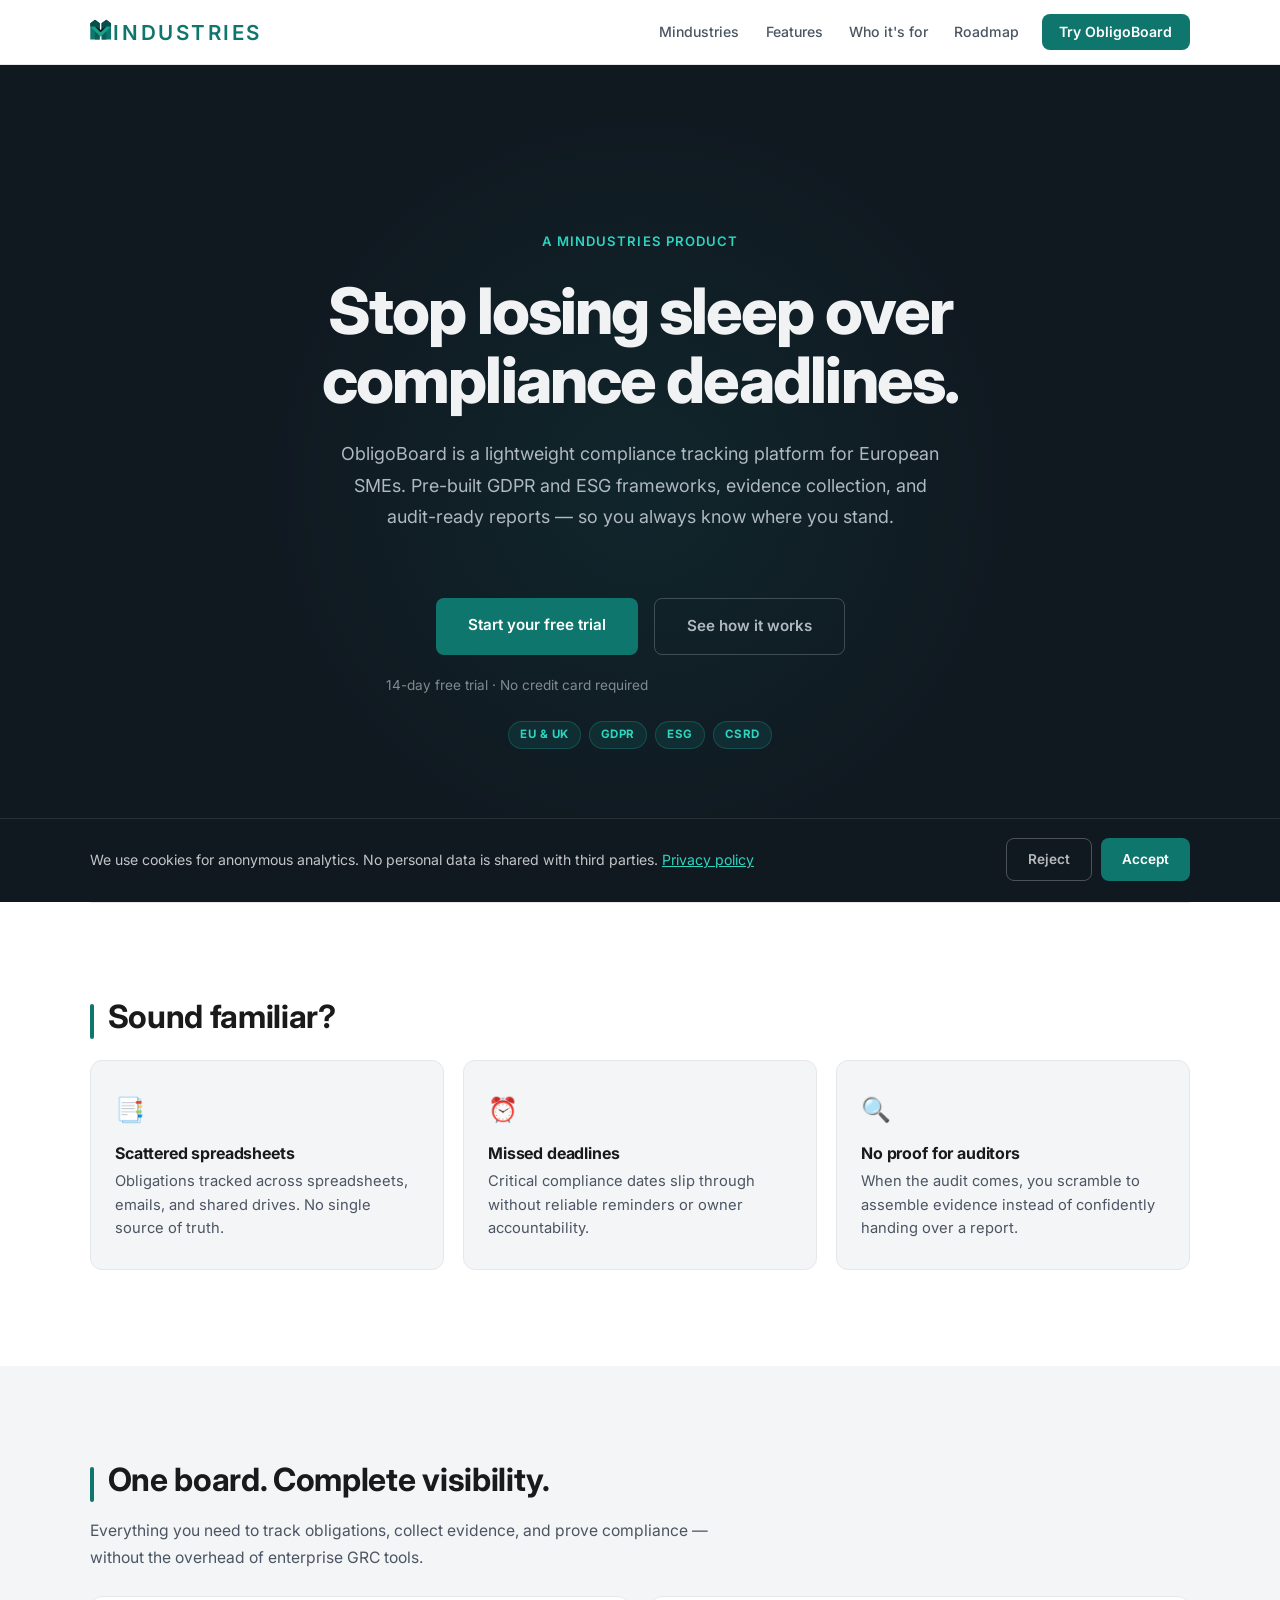
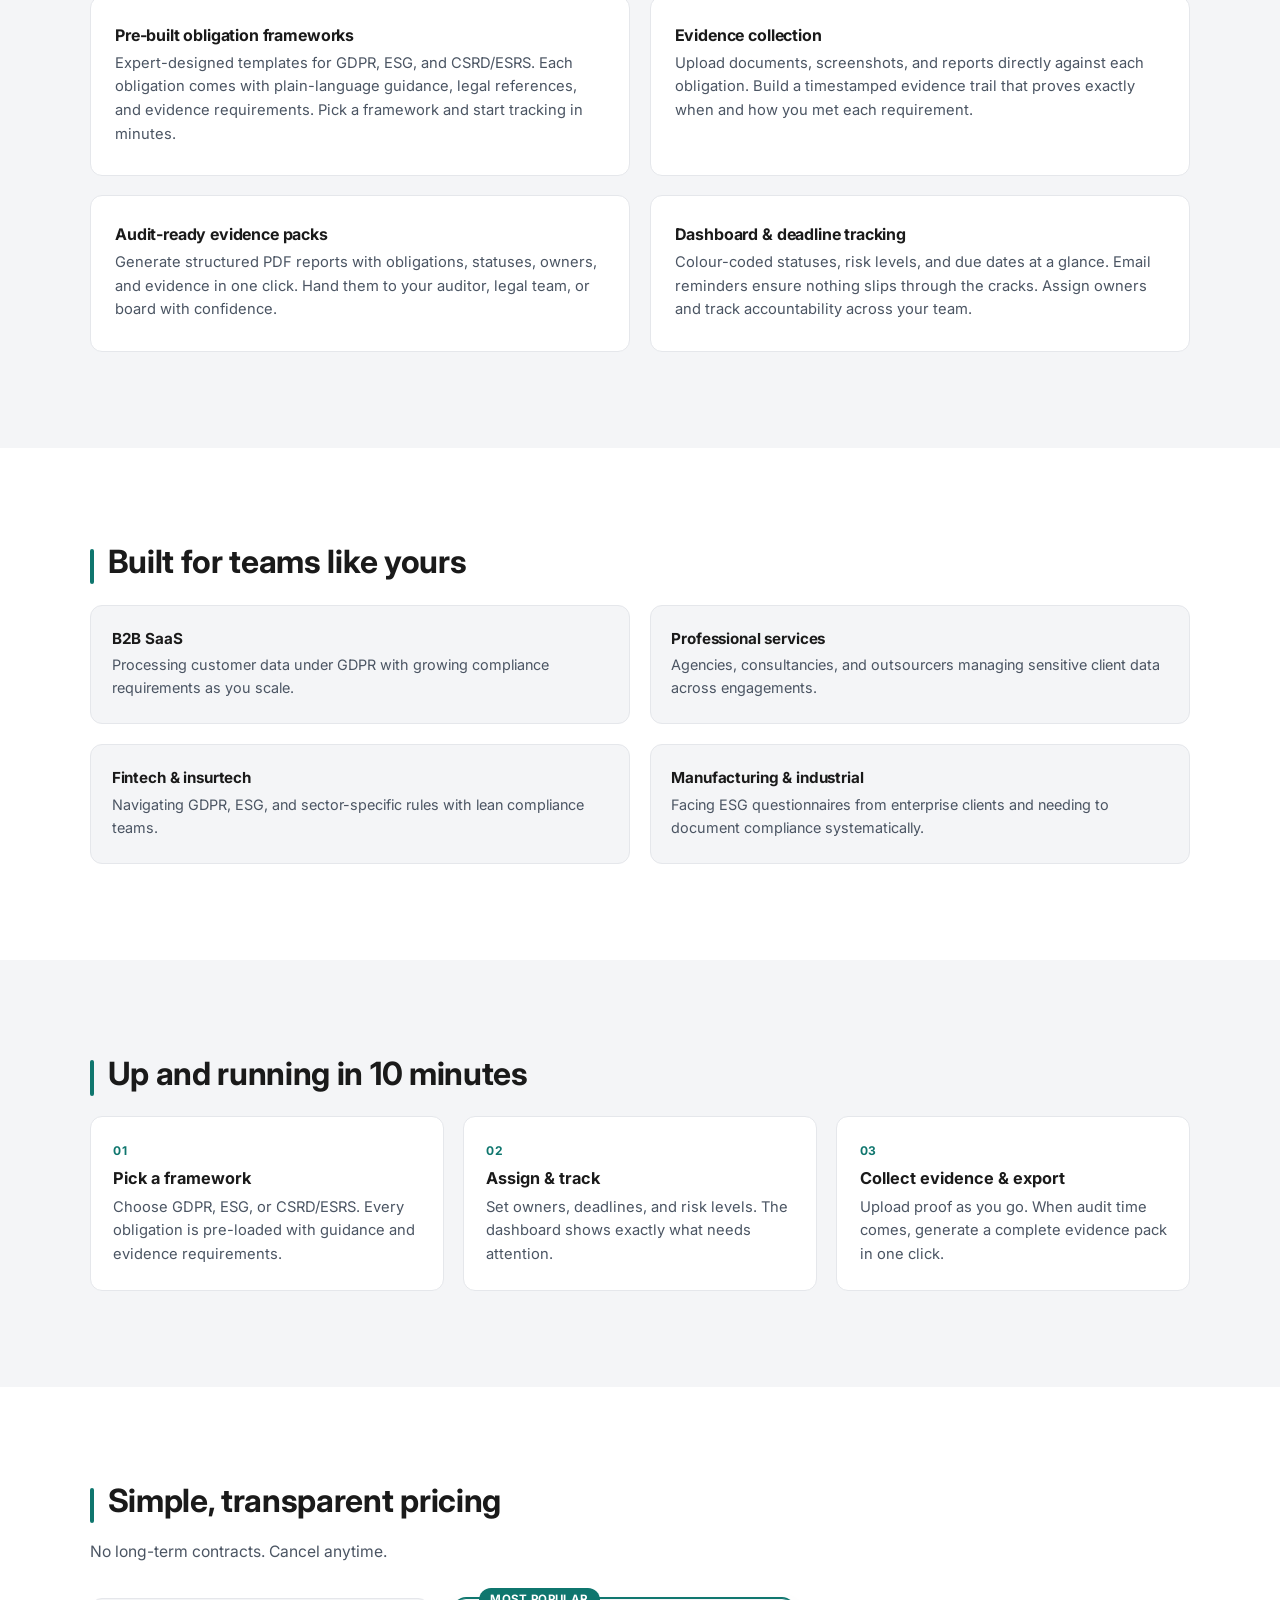
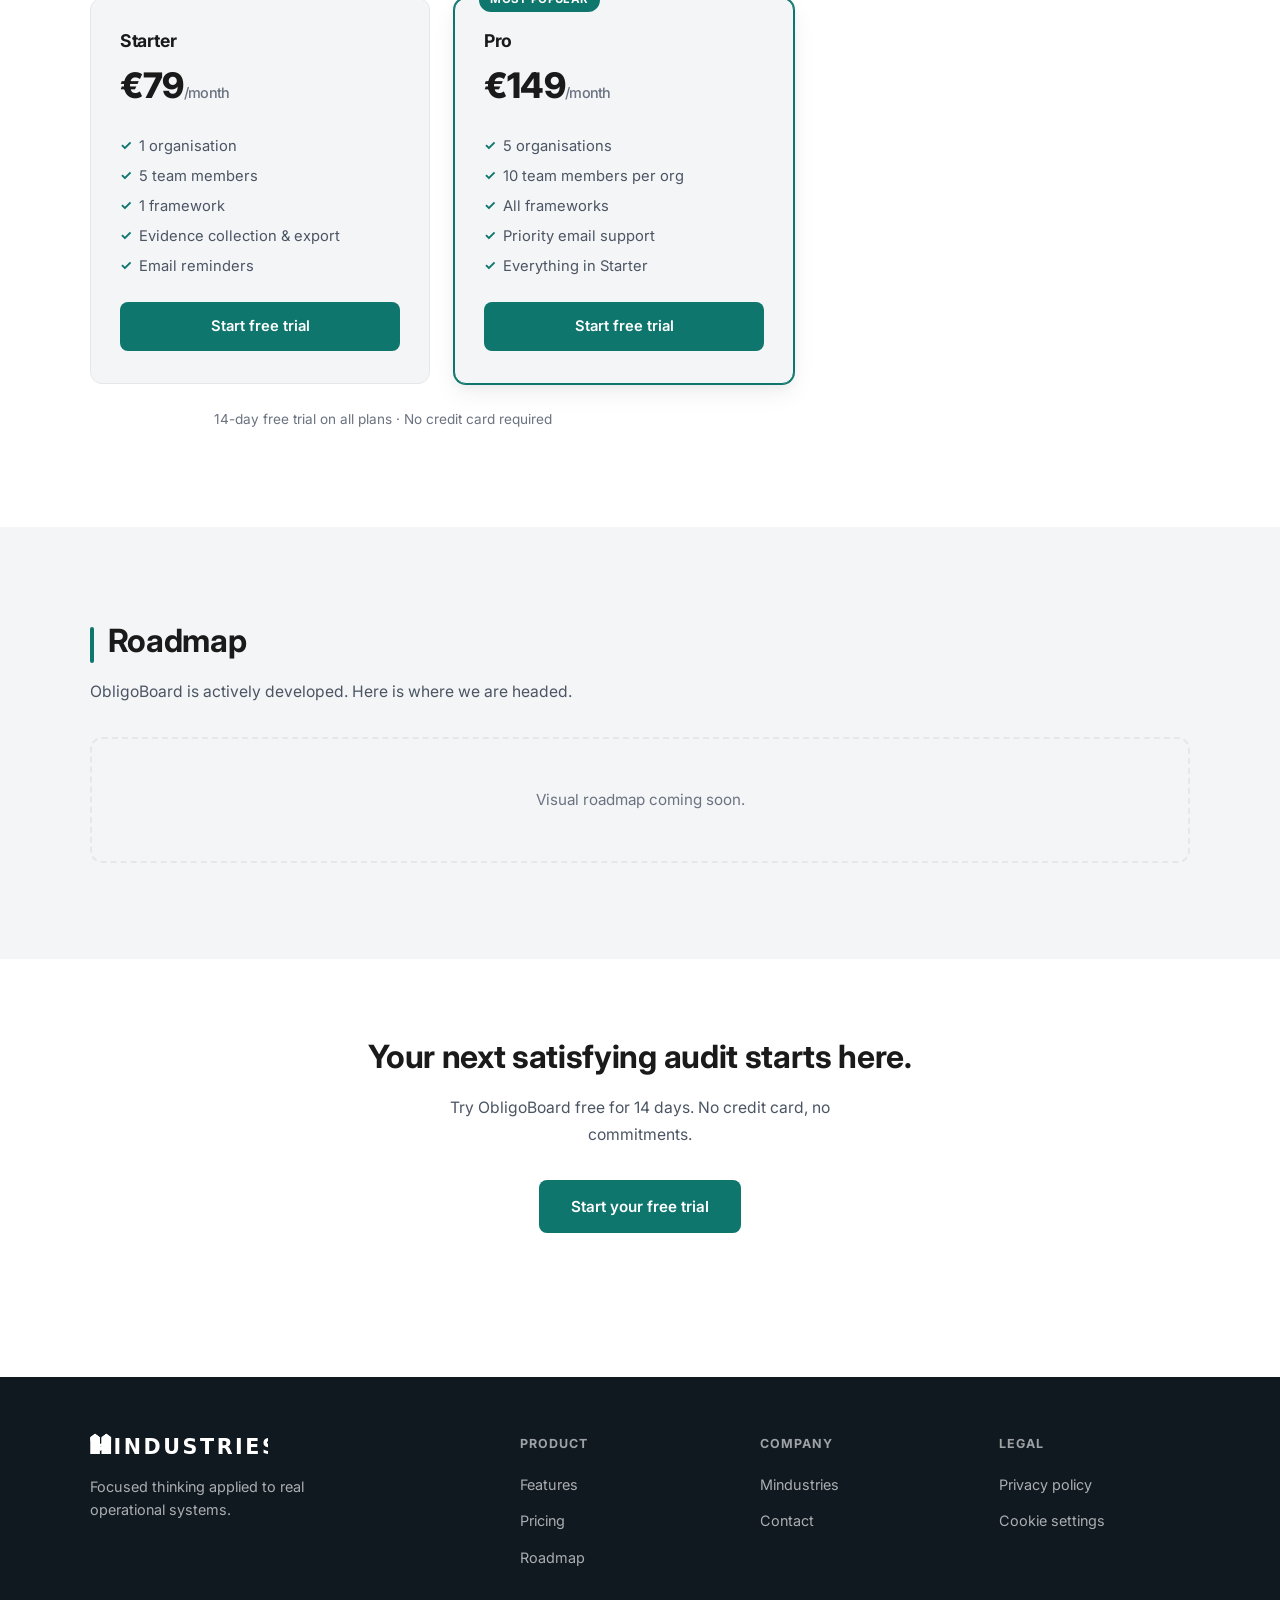
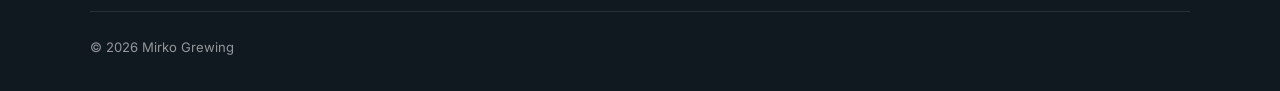
==== obligoboard.html @ 29b10699 "Add ObligoBoard product landing page Dedicated page for ObligoBoard — lightweight compliance trackin" ====
<!doctype html>
<html lang="en">
  <head>
    <meta charset="UTF-8" />
    <meta name="viewport" content="width=device-width, initial-scale=1.0" />

    <!-- Google Analytics — loaded only after cookie consent -->
    <script>
      window.dataLayer = window.dataLayer || [];
      function gtag(){dataLayer.push(arguments);}
      function loadGA() {
        if (document.querySelector('script[src*="googletagmanager"]')) return;
        var s = document.createElement('script');
        s.async = true;
        s.src = 'https://www.googletagmanager.com/gtag/js?id=G-VDDG00GK10';
        document.head.appendChild(s);
        gtag('js', new Date());
        gtag('config', 'G-VDDG00GK10', { anonymize_ip: true });
      }
      if (localStorage.getItem('cookie_consent') === 'accepted') { loadGA(); }
    </script>

    <title>ObligoBoard — Compliance tracking for European SMEs | Mindustries</title>
    <meta name="description" content="ObligoBoard is a lightweight compliance tracking platform for European SMEs. Manage GDPR, ESG, and regulatory obligations with pre-built frameworks, evidence collection, and audit-ready reports." />
    <link rel="canonical" href="https://mindustries.io/obligoboard" />
    <meta name="theme-color" content="#0f766e" />
    <meta name="author" content="Mindustries" />
    <meta name="robots" content="index, follow, max-snippet:-1, max-image-preview:large" />

    <!-- Open Graph -->
    <meta property="og:type" content="website" />
    <meta property="og:site_name" content="Mindustries" />
    <meta property="og:title" content="ObligoBoard — Compliance tracking for European SMEs" />
    <meta property="og:description" content="Lightweight compliance tracking for European SMEs. Pre-built GDPR &amp; ESG frameworks, evidence collection, and audit-ready reports." />
    <meta property="og:url" content="https://mindustries.io/obligoboard" />
    <meta property="og:image" content="https://mindustries.io/assets/og-image.png" />
    <meta property="og:image:width" content="1200" />
    <meta property="og:image:height" content="630" />
    <meta property="og:locale" content="en_GB" />

    <!-- Twitter Card -->
    <meta name="twitter:card" content="summary_large_image" />
    <meta name="twitter:title" content="ObligoBoard — Compliance tracking for European SMEs" />
    <meta name="twitter:description" content="Lightweight compliance tracking for European SMEs. Pre-built GDPR &amp; ESG frameworks, evidence collection, and audit-ready reports." />
    <meta name="twitter:image" content="https://mindustries.io/assets/og-image.png" />

    <!-- Structured Data -->
    <script type="application/ld+json">
    {
      "@context": "https://schema.org",
      "@graph": [
        {
          "@type": "SoftwareApplication",
          "@id": "https://mindustries.io/obligoboard#app",
          "name": "ObligoBoard",
          "url": "https://obligoboard.app",
          "applicationCategory": "BusinessApplication",
          "operatingSystem": "Web",
          "description": "Lightweight compliance tracking platform for European SMEs. Manage GDPR, ESG, and regulatory obligations with pre-built frameworks, evidence collection, and audit-ready reports.",
          "offers": [
            {
              "@type": "Offer",
              "name": "Starter",
              "price": "79",
              "priceCurrency": "EUR",
              "priceSpecification": {
                "@type": "UnitPriceSpecification",
                "billingDuration": "P1M"
              }
            },
            {
              "@type": "Offer",
              "name": "Pro",
              "price": "149",
              "priceCurrency": "EUR",
              "priceSpecification": {
                "@type": "UnitPriceSpecification",
                "billingDuration": "P1M"
              }
            }
          ],
          "creator": {
            "@type": "Organization",
            "name": "Mindustries",
            "url": "https://mindustries.io"
          }
        },
        {
          "@type": "BreadcrumbList",
          "itemListElement": [
            {
              "@type": "ListItem",
              "position": 1,
              "name": "Mindustries",
              "item": "https://mindustries.io/"
            },
            {
              "@type": "ListItem",
              "position": 2,
              "name": "ObligoBoard",
              "item": "https://mindustries.io/obligoboard"
            }
          ]
        }
      ]
    }
    </script>

    <link rel="preconnect" href="https://fonts.googleapis.com" />
    <link rel="preconnect" href="https://fonts.gstatic.com" crossorigin />
    <link
      href="https://fonts.googleapis.com/css2?family=Inter:wght@400;500;600;700;800&display=swap"
      rel="stylesheet"
    />
    <link rel="stylesheet" href="styles.css" />
    <link rel="stylesheet" href="obligoboard.css" />
    <link rel="icon" type="image/svg+xml" href="assets/favicon.svg" />
  </head>
  <body>
    <a href="#ob-hero" class="skip-link">Skip to content</a>
    <header>
      <div class="site-header-inner">
        <a href="/" class="brand-link" aria-label="Mindustries home">
          <svg class="logo-svg" viewBox="0 -1.5 125 18" width="125" height="18" xmlns="http://www.w3.org/2000/svg" role="img" aria-label="Mindustries">
            <path d="M 0.2 1.5 L 3.5 -1 L 6.8 1.5 L 6.8 13 L 0.2 13 Z" fill="#0f766e"/>
            <path d="M 8.2 1.5 L 11.5 -1 L 14.8 1.5 L 14.8 13 L 8.2 13 Z" fill="#0f766e"/>
            <path d="M 3.5 -1 L 6.8 1.5 L 6.8 13 L 3.5 13 Z" fill="#0b6059"/>
            <path d="M 8.2 1.5 L 11.5 -1 L 11.5 13 L 8.2 13 Z" fill="#0b6059"/>
            <path d="M 0.2 3.8 L 7.5 11 L 14.8 3.8 L 11.5 3.8 L 7.5 8 L 3.5 3.8 Z" fill="#16a38a"/>
            <path d="M 3.5 3.8 L 7.5 8 L 11.5 3.8 L 9.8 3.8 L 7.5 6.2 L 5.2 3.8 Z" fill="#0c1a25"/>
            <path d="M 3.5 -1 L 6.8 1.5 L 6.8 5.5 L 3.5 3.8 L 0.2 3.8 L 0.2 1.5 Z" fill="#094e48"/>
            <path d="M 11.5 -1 L 14.8 1.5 L 14.8 3.8 L 11.5 3.8 L 8.2 5.5 L 8.2 1.5 Z" fill="#094e48"/>
            <text x="16.5" y="13"
              fill="currentColor"
              font-family="Inter, system-ui, -apple-system, sans-serif"
              font-size="14.5"
              font-weight="600"
              letter-spacing="1.8">INDUSTRIES</text>
          </svg>
        </a>
        <nav aria-label="Product">
          <ul class="site-nav" role="list">
            <li><a href="/">Mindustries</a></li>
            <li><a href="#ob-features">Features</a></li>
            <li><a href="#ob-audience">Who it's for</a></li>
            <li><a href="#ob-roadmap">Roadmap</a></li>
            <li><a href="https://obligoboard.app" class="nav-cta">Try ObligoBoard</a></li>
          </ul>
        </nav>
      </div>
    </header>

    <main>
      <!-- ── HERO ──────────────────────────── -->
      <section id="ob-hero" class="ob-hero" aria-labelledby="ob-hero-title">
        <div class="hero-inner">
          <p class="hero-eyebrow">A Mindustries product</p>
          <h1 id="ob-hero-title">Stop losing sleep over compliance deadlines.</h1>
          <p class="hero-desc">
            ObligoBoard is a lightweight compliance tracking platform for European SMEs.
            Pre-built GDPR and ESG frameworks, evidence collection, and audit-ready reports &mdash; so you always know where you stand.
          </p>
          <div class="hero-actions">
            <a class="cta-link" href="https://obligoboard.app">Start your free trial</a>
            <a class="cta-link cta-link--ghost" href="#ob-features">See how it works</a>
          </div>
          <p class="ob-hero-note">14-day free trial &middot; No credit card required</p>
          <div class="ob-tags">
            <span class="ob-tag">EU &amp; UK</span>
            <span class="ob-tag">GDPR</span>
            <span class="ob-tag">ESG</span>
            <span class="ob-tag">CSRD</span>
          </div>
        </div>
      </section>

      <!-- ── PAIN POINTS ───────────────────── -->
      <section id="ob-pain" aria-labelledby="ob-pain-title">
        <h2 id="ob-pain-title">Sound familiar?</h2>
        <div class="ob-pain-grid">
          <div class="ob-pain-card">
            <span class="ob-pain-icon" aria-hidden="true">&#128209;</span>
            <h3>Scattered spreadsheets</h3>
            <p>Obligations tracked across spreadsheets, emails, and shared drives. No single source of truth.</p>
          </div>
          <div class="ob-pain-card">
            <span class="ob-pain-icon" aria-hidden="true">&#9200;</span>
            <h3>Missed deadlines</h3>
            <p>Critical compliance dates slip through without reliable reminders or owner accountability.</p>
          </div>
          <div class="ob-pain-card">
            <span class="ob-pain-icon" aria-hidden="true">&#128269;</span>
            <h3>No proof for auditors</h3>
            <p>When the audit comes, you scramble to assemble evidence instead of confidently handing over a report.</p>
          </div>
        </div>
      </section>

      <!-- ── FEATURES ──────────────────────── -->
      <section id="ob-features" class="ob-features-section" aria-labelledby="ob-features-title">
        <h2 id="ob-features-title">One board. Complete visibility.</h2>
        <p>Everything you need to track obligations, collect evidence, and prove compliance &mdash; without the overhead of enterprise GRC tools.</p>

        <div class="ob-feature-list">
          <div class="ob-feature">
            <div class="ob-feature-content">
              <h3>Pre-built obligation frameworks</h3>
              <p>Expert-designed templates for GDPR, ESG, and CSRD/ESRS. Each obligation comes with plain-language guidance, legal references, and evidence requirements. Pick a framework and start tracking in minutes.</p>
            </div>
          </div>
          <div class="ob-feature">
            <div class="ob-feature-content">
              <h3>Evidence collection</h3>
              <p>Upload documents, screenshots, and reports directly against each obligation. Build a timestamped evidence trail that proves exactly when and how you met each requirement.</p>
            </div>
          </div>
          <div class="ob-feature">
            <div class="ob-feature-content">
              <h3>Audit-ready evidence packs</h3>
              <p>Generate structured PDF reports with obligations, statuses, owners, and evidence in one click. Hand them to your auditor, legal team, or board with confidence.</p>
            </div>
          </div>
          <div class="ob-feature">
            <div class="ob-feature-content">
              <h3>Dashboard &amp; deadline tracking</h3>
              <p>Colour-coded statuses, risk levels, and due dates at a glance. Email reminders ensure nothing slips through the cracks. Assign owners and track accountability across your team.</p>
            </div>
          </div>
        </div>
      </section>

      <!-- ── WHO IT'S FOR ──────────────────── -->
      <section id="ob-audience" aria-labelledby="ob-audience-title">
        <h2 id="ob-audience-title">Built for teams like yours</h2>
        <div class="ob-audience-grid">
          <div class="ob-audience-card">
            <h3>B2B SaaS</h3>
            <p>Processing customer data under GDPR with growing compliance requirements as you scale.</p>
          </div>
          <div class="ob-audience-card">
            <h3>Professional services</h3>
            <p>Agencies, consultancies, and outsourcers managing sensitive client data across engagements.</p>
          </div>
          <div class="ob-audience-card">
            <h3>Fintech &amp; insurtech</h3>
            <p>Navigating GDPR, ESG, and sector-specific rules with lean compliance teams.</p>
          </div>
          <div class="ob-audience-card">
            <h3>Manufacturing &amp; industrial</h3>
            <p>Facing ESG questionnaires from enterprise clients and needing to document compliance systematically.</p>
          </div>
        </div>
      </section>

      <!-- ── HOW IT WORKS ──────────────────── -->
      <section id="ob-steps" class="ob-steps-section" aria-labelledby="ob-steps-title">
        <h2 id="ob-steps-title">Up and running in 10 minutes</h2>
        <ol class="step-grid ob-steps" role="list">
          <li>
            <span class="step-number">01</span>
            <strong>Pick a framework</strong>
            <span>Choose GDPR, ESG, or CSRD/ESRS. Every obligation is pre-loaded with guidance and evidence requirements.</span>
          </li>
          <li>
            <span class="step-number">02</span>
            <strong>Assign &amp; track</strong>
            <span>Set owners, deadlines, and risk levels. The dashboard shows exactly what needs attention.</span>
          </li>
          <li>
            <span class="step-number">03</span>
            <strong>Collect evidence &amp; export</strong>
            <span>Upload proof as you go. When audit time comes, generate a complete evidence pack in one click.</span>
          </li>
        </ol>
      </section>

      <!-- ── PRICING ───────────────────────── -->
      <section id="ob-pricing" aria-labelledby="ob-pricing-title">
        <h2 id="ob-pricing-title">Simple, transparent pricing</h2>
        <p>No long-term contracts. Cancel anytime.</p>
        <div class="ob-pricing-grid">
          <div class="ob-pricing-card">
            <h3>Starter</h3>
            <div class="ob-price">&euro;79<span>/month</span></div>
            <ul role="list">
              <li>1 organisation</li>
              <li>5 team members</li>
              <li>1 framework</li>
              <li>Evidence collection &amp; export</li>
              <li>Email reminders</li>
            </ul>
            <a href="https://obligoboard.app" class="ob-pricing-cta">Start free trial</a>
          </div>
          <div class="ob-pricing-card ob-pricing-card--featured">
            <span class="ob-popular-badge">Most popular</span>
            <h3>Pro</h3>
            <div class="ob-price">&euro;149<span>/month</span></div>
            <ul role="list">
              <li>5 organisations</li>
              <li>10 team members per org</li>
              <li>All frameworks</li>
              <li>Priority email support</li>
              <li>Everything in Starter</li>
            </ul>
            <a href="https://obligoboard.app" class="ob-pricing-cta">Start free trial</a>
          </div>
        </div>
        <p class="ob-pricing-note">14-day free trial on all plans &middot; No credit card required</p>
      </section>

      <!-- ── ROADMAP ───────────────────────── -->
      <section id="ob-roadmap" class="ob-roadmap-section" aria-labelledby="ob-roadmap-title">
        <h2 id="ob-roadmap-title">Roadmap</h2>
        <p>ObligoBoard is actively developed. Here is where we are headed.</p>
        <div class="ob-roadmap-placeholder">
          <p>Visual roadmap coming soon.</p>
        </div>
      </section>

      <!-- ── FINAL CTA ────────────────────── -->
      <section id="ob-cta" class="ob-final-cta" aria-labelledby="ob-cta-title">
        <h2 id="ob-cta-title">Your next satisfying audit starts here.</h2>
        <p>Try ObligoBoard free for 14 days. No credit card, no commitments.</p>
        <a class="cta-link" href="https://obligoboard.app">Start your free trial</a>
      </section>
    </main>

    <footer aria-label="Site footer">
      <div class="site-footer-inner">
        <div class="footer-grid">
          <div class="footer-brand">
            <img src="assets/logo.svg" alt="Mindustries" height="24">
            <p>Focused thinking applied to real operational systems.</p>
          </div>
          <div class="footer-links">
            <h4>Product</h4>
            <ul role="list">
              <li><a href="#ob-features">Features</a></li>
              <li><a href="#ob-pricing">Pricing</a></li>
              <li><a href="#ob-roadmap">Roadmap</a></li>
            </ul>
          </div>
          <div class="footer-links">
            <h4>Company</h4>
            <ul role="list">
              <li><a href="/">Mindustries</a></li>
              <li><a href="/#contact">Contact</a></li>
            </ul>
          </div>
          <div class="footer-links">
            <h4>Legal</h4>
            <ul role="list">
              <li><a href="privacy.html">Privacy policy</a></li>
              <li><a href="#" id="cookie-settings">Cookie settings</a></li>
            </ul>
          </div>
        </div>
        <div class="footer-bottom">
          <p>&copy; 2026 Mirko Grewing</p>
        </div>
      </div>
    </footer>

    <!-- Cookie consent banner -->
    <div id="cookie-banner" class="cookie-banner" role="dialog" aria-label="Cookie consent" hidden>
      <div class="cookie-banner-inner">
        <p>We use cookies for anonymous analytics. No personal data is shared with third parties. <a href="privacy.html">Privacy policy</a></p>
        <div class="cookie-banner-actions">
          <button id="cookie-reject" class="cookie-btn cookie-btn--reject" type="button">Reject</button>
          <button id="cookie-accept" class="cookie-btn cookie-btn--accept" type="button">Accept</button>
        </div>
      </div>
    </div>

    <script src="script.js" defer></script>
  </body>
</html>
---- styles.css ----
@import url('https://fonts.googleapis.com/css2?family=Inter:wght@400;500;600;700;800&display=swap');

:root {
  color-scheme: light;
  --bg: #ffffff;
  --bg-alt: #f4f5f7;
  --bg-dark: #101820;
  --text: #1a1a1a;
  --text-soft: #4b5563;
  --text-muted: #6b7280;
  --border: #e5e7eb;
  --border-strong: #d1d5db;
  --input-border: #d1d5db;
  --accent: #0f766e;
  --accent-strong: #0a5e58;
  --accent-soft: #e0f5f1;
  --accent-glow: rgba(15, 118, 110, 0.12);
  --hero-bg: #101820;
  --hero-text: #f0f2f4;
  --hero-sub: #b0b8c1;
  --max-width: 68.75rem;
  --nav-height: 4rem;
  --section-gap: 6rem;
  --radius: 0.5rem;
  --radius-lg: 0.75rem;
  --shadow-sm: 0 1px 2px rgba(0,0,0,0.04), 0 1px 3px rgba(0,0,0,0.06);
  --shadow-md: 0 4px 6px rgba(0,0,0,0.04), 0 2px 4px rgba(0,0,0,0.06);
  --shadow-lg: 0 10px 25px rgba(0,0,0,0.06), 0 4px 10px rgba(0,0,0,0.04);
}

* {
  box-sizing: border-box;
  margin: 0;
  padding: 0;
}

html {
  scroll-behavior: smooth;
}

body {
  background: var(--bg);
  color: var(--text);
  font-family: "Inter", system-ui, -apple-system, "Segoe UI", sans-serif;
  line-height: 1.7;
  -webkit-font-smoothing: antialiased;
  overflow-x: hidden;
}

a {
  color: var(--accent);
  transition: color 160ms ease;
}

a:hover {
  color: var(--accent-strong);
}

/* ── SKIP LINK ──────────────────────── */

.skip-link {
  position: absolute;
  top: -100%;
  left: 1rem;
  z-index: 200;
  padding: 0.6rem 1.2rem;
  background: var(--accent);
  color: #fff;
  font-weight: 600;
  font-size: 0.9rem;
  border-radius: var(--radius);
  text-decoration: none;
  transition: top 160ms ease;
}

.skip-link:focus {
  top: 0.75rem;
  color: #fff;
}

/* ── NAV ─────────────────────────────── */

header {
  position: sticky;
  top: 0;
  z-index: 100;
  background: rgba(255, 255, 255, 0.88);
  backdrop-filter: blur(16px) saturate(180%);
  -webkit-backdrop-filter: blur(16px) saturate(180%);
  border-bottom: 1px solid var(--border);
}

.site-header-inner,
main {
  width: min(100% - 3rem, var(--max-width));
  margin-inline: auto;
}

.site-header-inner {
  height: var(--nav-height);
  display: flex;
  align-items: center;
  justify-content: space-between;
  gap: 1rem;
}

/* ── BRAND / LOGO ────────────────────── */

.brand-link {
  display: flex;
  align-items: center;
  text-decoration: none;
  color: var(--accent);
  flex-shrink: 0;
}

.brand-link:hover {
  color: var(--accent-strong);
}

.logo-svg {
  height: 1.6rem;
  width: auto;
  display: block;
}

#primary-nav {
  margin-left: auto;
}

.site-nav {
  list-style: none;
  display: flex;
  align-items: center;
  gap: 0.15rem;
}

.site-nav a {
  display: inline-block;
  padding: 0.4rem 0.75rem;
  font-size: 0.88rem;
  font-weight: 500;
  text-decoration: none;
  color: var(--text-soft);
  border-radius: var(--radius);
  transition: color 160ms ease, background 160ms ease;
}

.site-nav a:hover,
.site-nav a:focus-visible {
  color: var(--accent);
  background: var(--accent-soft);
}

.site-nav .nav-cta {
  margin-left: 0.5rem;
  padding: 0.4rem 1.1rem;
  background: var(--accent);
  color: #fff;
  border-radius: var(--radius);
  font-weight: 600;
  transition: background 160ms ease, transform 160ms ease;
}

.site-nav .nav-cta:hover,
.site-nav .nav-cta:focus-visible {
  background: var(--accent-strong);
  color: #fff;
  transform: translateY(-1px);
}

.menu-toggle {
  display: none;
  border: 1px solid var(--border);
  background: var(--bg);
  color: var(--text-soft);
  border-radius: var(--radius);
  padding: 0.45rem 0.7rem;
  font: inherit;
  font-size: 0.82rem;
  font-weight: 600;
  letter-spacing: 0.04em;
  text-transform: uppercase;
  cursor: pointer;
}

/* ── HERO ────────────────────────────── */

#hero {
  border-top: 0;
  min-height: calc(100vh - var(--nav-height));
  display: flex;
  flex-direction: column;
  justify-content: center;
  align-items: center;
  text-align: center;
  padding-block: clamp(5rem, 12vw, 10rem);
  background: var(--hero-bg);
  color: var(--hero-text);
  margin-inline: calc(-50vw + 50%);
  padding-inline: calc(50vw - 50%);
  position: relative;
  overflow: hidden;
}

/* subtle radial glow behind hero content */
#hero::before {
  content: "";
  position: absolute;
  width: 800px;
  height: 800px;
  border-radius: 50%;
  background: radial-gradient(circle, rgba(15, 118, 110, 0.15) 0%, transparent 70%);
  top: 50%;
  left: 50%;
  transform: translate(-50%, -50%);
  pointer-events: none;
}

.hero-inner {
  position: relative;
  max-width: 52rem;
  margin-inline: auto;
}

.hero-eyebrow {
  display: inline-block;
  font-size: 0.82rem;
  font-weight: 600;
  letter-spacing: 0.08em;
  text-transform: uppercase;
  color: #2dd4bf;
  margin-bottom: 1.5rem;
}

#hero h1 {
  max-width: 22ch;
  margin-inline: auto;
  font-size: clamp(2.4rem, 5.5vw, 4rem);
  font-weight: 800;
  letter-spacing: -0.03em;
  line-height: 1.08;
  color: var(--hero-text);
}

#hero .hero-desc {
  max-width: 600px;
  margin: 1.5rem auto 0;
  font-size: 1.12rem;
  line-height: 1.75;
  color: var(--hero-sub);
}

.hero-actions {
  display: flex;
  gap: 1rem;
  justify-content: center;
  flex-wrap: wrap;
  margin-top: 2.5rem;
}

#hero .cta-link {
  padding: 0.9rem 2rem;
  font-size: 0.95rem;
  background: var(--accent);
  color: #ffffff;
  border-radius: var(--radius);
  text-decoration: none;
  font-weight: 600;
  display: inline-block;
  transition: background 180ms ease, transform 180ms ease, box-shadow 180ms ease;
}

#hero .cta-link:hover,
#hero .cta-link:focus-visible {
  background: #14b8a6;
  transform: translateY(-1px);
  box-shadow: 0 4px 20px rgba(20, 184, 166, 0.3);
}

#hero .cta-link--ghost {
  background: transparent;
  color: var(--hero-sub);
  border: 1px solid rgba(176, 184, 193, 0.3);
}

#hero .cta-link--ghost:hover,
#hero .cta-link--ghost:focus-visible {
  background: rgba(255, 255, 255, 0.06);
  color: var(--hero-text);
  border-color: rgba(176, 184, 193, 0.5);
  box-shadow: none;
  transform: translateY(-1px);
}

/* ── SECTIONS ────────────────────────── */

main {
  padding-bottom: 4rem;
}

section {
  scroll-margin-top: calc(var(--nav-height) + 1.5rem);
  padding-block: var(--section-gap);
}

section + section {
  border-top: 1px solid var(--border);
}

/* alternate bg for visual rhythm — stronger contrast */
#how-we-work {
  background: var(--bg-alt);
  margin-inline: calc(-50vw + 50%);
  padding-inline: calc(50vw - 50%);
  border-top: none;
}

/* remove border from section after full-bleed */
#how-we-work + section {
  border-top: none;
}

/* ── FOOTER ─────────────────────────── */

footer {
  background: var(--bg-dark);
  color: rgba(255, 255, 255, 0.7);
  margin-top: 0;
  border-top: none;
}

.site-footer-inner {
  width: min(100% - 3rem, var(--max-width));
  margin-inline: auto;
  padding: 3.5rem 0 2rem;
}

.footer-grid {
  display: grid;
  grid-template-columns: 2fr 1fr 1fr 1fr;
  gap: 3rem;
  padding-bottom: 2.5rem;
  border-bottom: 1px solid rgba(255, 255, 255, 0.1);
}

.footer-brand img {
  height: 1.6rem;
  width: auto;
  display: block;
  margin-bottom: 1rem;
  filter: brightness(0) invert(1);
}

.footer-brand p {
  font-size: 0.9rem;
  color: rgba(255, 255, 255, 0.65);
  max-width: 28ch;
  line-height: 1.6;
  margin: 0;
}

.footer-links h4 {
  font-size: 0.78rem;
  font-weight: 700;
  text-transform: uppercase;
  letter-spacing: 0.08em;
  color: rgba(255, 255, 255, 0.6);
  margin-bottom: 1rem;
}

.footer-links ul {
  list-style: none;
  display: flex;
  flex-direction: column;
  gap: 0.6rem;
}

.footer-links a {
  font-size: 0.9rem;
  color: rgba(255, 255, 255, 0.65);
  text-decoration: none;
  transition: color 160ms ease;
}

.footer-links a:hover {
  color: #ffffff;
}

.footer-bottom {
  padding-top: 1.5rem;
}

.footer-bottom p {
  margin: 0;
  font-size: 0.82rem;
  color: rgba(255, 255, 255, 0.55);
}

/* ── TYPOGRAPHY ──────────────────────── */

h1, h2, h3 {
  line-height: 1.15;
}

h2 {
  position: relative;
  margin-bottom: 1.2rem;
  padding-left: 1.1rem;
  font-size: clamp(1.5rem, 2.8vw, 2rem);
  font-weight: 700;
  letter-spacing: -0.01em;
}

h2::before {
  content: "";
  position: absolute;
  left: 0;
  top: 0.15em;
  width: 4px;
  height: 1.1em;
  background: var(--accent);
  border-radius: 2px;
}

h3 {
  margin-top: 1.8rem;
  margin-bottom: 0.6rem;
  font-size: 0.85rem;
  font-weight: 700;
  text-transform: uppercase;
  letter-spacing: 0.06em;
  color: var(--text-muted);
}

p {
  margin: 0.7rem 0 0;
  max-width: 65ch;
  color: var(--text-soft);
  font-size: clamp(0.98rem, 1.2vw, 1.06rem);
}

ul, ol {
  list-style: none;
}

li + li {
  margin-top: 0;
}

/* ── GRID ITEMS (What we build) ── */

#what-we-build ul {
  margin-top: 1rem;
  display: grid;
  grid-template-columns: repeat(3, 1fr);
  gap: 1rem;
}

#what-we-build ul li {
  background: var(--bg-alt);
  border: 1px solid var(--border);
  border-radius: var(--radius-lg);
  padding: 1.3rem 1.2rem;
  font-size: 0.95rem;
  line-height: 1.6;
  color: var(--text-soft);
  transition: border-color 200ms ease, box-shadow 200ms ease;
}

#what-we-build ul li:hover {
  border-color: var(--border-strong);
  box-shadow: var(--shadow-sm);
}

#what-we-build ul li::before {
  content: "\2022";
  color: var(--accent);
  font-weight: 700;
  margin-right: 0.4rem;
}

#what-we-build h3 + ul {
  margin-bottom: 1.2rem;
}

/* ── HOW WE WORK — STEP GRID ────────── */

.step-grid {
  margin-top: 1.5rem;
  display: grid;
  grid-template-columns: repeat(2, 1fr);
  gap: 1.2rem;
}

.step-grid li {
  background: var(--bg);
  border: 1px solid var(--border);
  border-radius: var(--radius-lg);
  padding: 1.5rem 1.4rem;
  display: flex;
  flex-direction: column;
  gap: 0.4rem;
  transition: border-color 200ms ease, box-shadow 200ms ease;
}

.step-grid li:hover {
  border-color: var(--border-strong);
  box-shadow: var(--shadow-md);
}

.step-number {
  font-size: 0.75rem;
  font-weight: 700;
  letter-spacing: 0.06em;
  color: var(--accent);
  text-transform: uppercase;
}

.step-grid li strong {
  font-size: 1.02rem;
  font-weight: 700;
  color: var(--text);
  line-height: 1.3;
}

.step-grid li span:last-child {
  font-size: 0.92rem;
  line-height: 1.6;
  color: var(--text-soft);
}

/* ── COMING SOON BADGE ───────────────── */

.coming-soon-badge {
  display: inline-block;
  margin-left: 0.5rem;
  padding: 0.15rem 0.6rem;
  border-radius: 999px;
  background: var(--accent-soft);
  color: var(--accent);
  font-size: 0.72rem;
  font-weight: 700;
  letter-spacing: 0.03em;
  text-transform: uppercase;
  vertical-align: middle;
}

/* ── STUDIO & PRODUCTS ───────────────── */

.studio-cards {
  display: grid;
  grid-template-columns: repeat(2, 1fr);
  gap: 1.2rem;
  margin-top: 1.5rem;
  margin-bottom: 1.5rem;
}

.studio-card {
  background: var(--bg-alt);
  border: 1px solid var(--border);
  border-radius: var(--radius-lg);
  padding: 1.8rem 1.5rem;
  transition: border-color 200ms ease, box-shadow 200ms ease;
}

.studio-card:hover {
  border-color: var(--border-strong);
  box-shadow: var(--shadow-md);
}

.studio-card-icon {
  display: inline-block;
  font-size: 1.1rem;
  color: var(--accent);
  margin-bottom: 0.6rem;
}

.studio-card h3 {
  margin-top: 0;
  margin-bottom: 0.5rem;
  font-size: 1rem;
  font-weight: 700;
  text-transform: none;
  letter-spacing: -0.01em;
  color: var(--text);
}

.studio-card p {
  margin: 0;
  font-size: 0.92rem;
  line-height: 1.6;
  color: var(--text-soft);
}

.studio-card-link {
  display: inline-block;
  margin-top: 0.8rem;
  font-size: 0.88rem;
  font-weight: 600;
  text-decoration: none;
  color: var(--accent);
  transition: color 160ms ease;
}

.studio-card-link:hover {
  color: var(--accent-strong);
}

/* ── ABOUT ───────────────────────────── */

#about-mindustries {
  background: var(--bg-alt);
  margin-inline: calc(-50vw + 50%);
  padding-inline: calc(50vw - 50%);
}

/* restore the teal bar */
#about-mindustries h2::before {
  display: block;
}

.values-block {
  margin-top: 2.5rem;
  background: var(--bg);
  border: 1px solid var(--border);
  border-radius: var(--radius-lg);
  padding: 2rem 2rem;
}

.values-block h3 {
  margin-top: 0;
  margin-bottom: 1rem;
  font-size: 1rem;
  font-weight: 700;
  text-transform: none;
  letter-spacing: -0.01em;
  color: var(--text);
}

.values-block ul {
  display: grid;
  gap: 0.7rem;
}

.values-block ul li {
  padding-left: 1.2rem;
  position: relative;
  color: var(--text-soft);
  font-size: 0.95rem;
  line-height: 1.6;
}

.values-block ul li::before {
  content: "\2014";
  position: absolute;
  left: 0;
  color: var(--accent);
  font-weight: 600;
}

/* ── CONTACT ─────────────────────────── */

.contact-grid {
  display: grid;
  grid-template-columns: 1fr 1.1fr;
  gap: 4rem;
  align-items: start;
}

.contact-info h2 {
  padding-left: 1.1rem;
}

.contact-info p {
  max-width: 38ch;
}

.contact-detail {
  display: flex;
  flex-direction: column;
  margin-top: 1.5rem;
}

.contact-detail-label {
  font-size: 0.78rem;
  font-weight: 700;
  text-transform: uppercase;
  letter-spacing: 0.06em;
  color: var(--text-muted);
  margin-bottom: 0.2rem;
}

.contact-detail span:last-child {
  font-size: 0.95rem;
  color: var(--text-soft);
}

form {
  display: grid;
  gap: 1.1rem;
  margin: 0;
  background: var(--bg-alt);
  border: 1px solid var(--border);
  border-radius: var(--radius-lg);
  padding: 2rem;
}

label {
  display: block;
  font-size: 0.85rem;
  font-weight: 600;
  margin-bottom: 0.3rem;
  color: var(--text);
}

input,
textarea {
  font: inherit;
  color: var(--text);
  width: 100%;
  padding: 0.75rem 0.9rem;
  background: var(--bg);
  border: 1px solid var(--input-border);
  border-radius: var(--radius);
  transition: border-color 160ms ease, box-shadow 160ms ease;
}

input::placeholder,
textarea::placeholder {
  color: var(--text-muted);
}

input:focus,
textarea:focus {
  border-color: var(--accent);
  box-shadow: 0 0 0 3px var(--accent-soft);
  outline: 2px solid transparent;
  outline-offset: 2px;
}

textarea {
  min-height: 7rem;
  resize: vertical;
}

form button[type="submit"] {
  justify-self: start;
  font: inherit;
  border: 0;
  border-radius: var(--radius);
  padding: 0.85rem 2rem;
  color: #ffffff;
  background: var(--accent);
  font-weight: 600;
  font-size: 0.95rem;
  cursor: pointer;
  transition: background 180ms ease, transform 180ms ease, box-shadow 180ms ease;
}

form button[type="submit"]:hover,
form button[type="submit"]:focus-visible {
  background: var(--accent-strong);
  transform: translateY(-1px);
  box-shadow: var(--shadow-md);
}

/* ── CTA (non-hero) ──────────────────── */

.cta-link {
  display: inline-block;
  margin-top: 1.6rem;
  padding: 0.85rem 2rem;
  border-radius: var(--radius);
  text-decoration: none;
  font-weight: 600;
  font-size: 0.95rem;
  color: #ffffff;
  background: var(--accent);
  transition: background 180ms ease, transform 180ms ease;
}

.cta-link:hover,
.cta-link:focus-visible {
  background: var(--accent-strong);
  transform: translateY(-1px);
}

/* ── FORM: SPAM / CONSENT / FEEDBACK ── */

.form-hp {
  position: absolute;
  left: -9999px;
  height: 0;
  overflow: hidden;
  opacity: 0;
}

.consent-group {
  margin-top: 0.25rem;
}

.consent-label {
  display: flex;
  align-items: flex-start;
  gap: 0.6rem;
  font-size: 0.82rem;
  font-weight: 400;
  line-height: 1.55;
  color: var(--text-muted);
  cursor: pointer;
}

.consent-label input[type="checkbox"] {
  flex-shrink: 0;
  width: 1.1rem;
  height: 1.1rem;
  margin-top: 0.15rem;
  accent-color: var(--accent);
  cursor: pointer;
}

.form-feedback:empty {
  display: none;
}

.form-feedback--success,
.form-feedback--error {
  max-width: 28rem;
  margin-top: 1rem;
  padding: 0.9rem 1.1rem;
  border-radius: var(--radius);
  font-size: 0.92rem;
  line-height: 1.5;
}

.form-feedback--success {
  background: var(--accent-soft);
  color: var(--accent-strong);
  border: 1px solid var(--accent);
}

.form-feedback--error {
  background: #fef2f2;
  color: #991b1b;
  border: 1px solid #fca5a5;
}

button:disabled {
  opacity: 0.6;
  cursor: not-allowed;
  transform: none;
}

button:disabled:hover {
  background: var(--accent);
  transform: none;
}

.field-invalid {
  border-color: #ef4444;
  box-shadow: 0 0 0 3px #fef2f2;
}

/* ── COOKIE BANNER ──────────────────── */

.cookie-banner {
  position: fixed;
  bottom: 0;
  left: 0;
  right: 0;
  z-index: 150;
  background: var(--bg-dark);
  border-top: 1px solid rgba(255, 255, 255, 0.1);
  padding: 1.2rem 1.5rem;
}

.cookie-banner[hidden] {
  display: none;
}

.cookie-banner-inner {
  width: min(100% - 2rem, var(--max-width));
  margin-inline: auto;
  display: flex;
  align-items: center;
  justify-content: space-between;
  gap: 1.5rem;
  flex-wrap: wrap;
}

.cookie-banner-inner p {
  margin: 0;
  font-size: 0.88rem;
  color: rgba(255, 255, 255, 0.75);
  line-height: 1.5;
  max-width: none;
  flex: 1 1 300px;
}

.cookie-banner-inner a {
  color: #2dd4bf;
}

.cookie-banner-actions {
  display: flex;
  gap: 0.6rem;
  flex-shrink: 0;
}

.cookie-btn {
  font: inherit;
  font-size: 0.85rem;
  font-weight: 600;
  padding: 0.55rem 1.3rem;
  border-radius: var(--radius);
  border: none;
  cursor: pointer;
  transition: background 160ms ease, transform 160ms ease;
}

.cookie-btn--accept {
  background: var(--accent);
  color: #fff;
}

.cookie-btn--accept:hover {
  background: #14b8a6;
  transform: translateY(-1px);
}

.cookie-btn--reject {
  background: transparent;
  color: rgba(255, 255, 255, 0.7);
  border: 1px solid rgba(255, 255, 255, 0.25);
}

.cookie-btn--reject:hover {
  background: rgba(255, 255, 255, 0.06);
  color: #fff;
  border-color: rgba(255, 255, 255, 0.4);
}

/* ── LEGAL PAGE ─────────────────────── */

.legal-page {
  width: min(100% - 3rem, 48rem);
  margin-inline: auto;
  padding-block: 4rem;
}

.legal-page h1 {
  font-size: clamp(1.8rem, 3vw, 2.4rem);
  font-weight: 800;
  letter-spacing: -0.02em;
  margin-bottom: 0.5rem;
}

.legal-updated {
  font-size: 0.85rem;
  color: var(--text-muted);
  margin-bottom: 3rem;
}

.legal-page h2 {
  margin-top: 2.5rem;
  margin-bottom: 0.8rem;
}

.legal-page h3 {
  margin-top: 1.5rem;
}

.legal-page ul {
  margin-top: 0.8rem;
  display: grid;
  gap: 0.5rem;
}

.legal-page ul li {
  padding-left: 1.2rem;
  position: relative;
  font-size: 0.95rem;
  line-height: 1.6;
  color: var(--text-soft);
}

.legal-page ul li::before {
  content: "\2022";
  position: absolute;
  left: 0;
  color: var(--accent);
  font-weight: 700;
}

.legal-table {
  width: 100%;
  margin-top: 1rem;
  border-collapse: collapse;
  font-size: 0.9rem;
  line-height: 1.5;
}

.legal-table th,
.legal-table td {
  text-align: left;
  padding: 0.7rem 1rem;
  border-bottom: 1px solid var(--border);
  color: var(--text-soft);
}

.legal-table th {
  font-weight: 600;
  color: var(--text);
  font-size: 0.82rem;
  text-transform: uppercase;
  letter-spacing: 0.04em;
  background: var(--bg-alt);
}

.legal-table code {
  font-size: 0.85em;
  background: var(--bg-alt);
  padding: 0.1rem 0.4rem;
  border-radius: 3px;
}

/* ── RESPONSIVE ──────────────────────── */

@media (max-width: 48rem) {
  .site-header-inner,
  main,
  .site-footer-inner {
    width: min(100% - 2rem, var(--max-width));
  }

  .site-header-inner {
    height: auto;
    min-height: var(--nav-height);
    flex-wrap: wrap;
    padding-block: 0.5rem;
  }

  /* slightly smaller logo on mobile */
  .logo-svg {
    height: 1.3rem;
  }

  #primary-nav {
    width: 100%;
    margin-left: 0;
    border-top: 1px solid var(--border);
    margin-top: 0.5rem;
    padding-top: 0.5rem;
    display: none;
  }

  #primary-nav.is-open {
    display: block;
  }

  .site-nav {
    display: none;
    flex-direction: column;
    align-items: flex-start;
    gap: 0;
    width: 100%;
  }

  #primary-nav.is-open .site-nav {
    display: flex;
  }

  .site-nav li {
    width: 100%;
  }

  .site-nav a {
    display: block;
    width: 100%;
    padding: 0.6rem 0;
    border-radius: 0;
  }

  .site-nav .nav-cta {
    margin-left: 0;
    margin-top: 0.5rem;
    width: auto;
    display: inline-block;
  }

  .menu-toggle {
    display: inline-block;
    margin-left: auto;
  }

  #hero {
    min-height: auto;
    padding-block: 4rem;
  }

  #hero::before {
    width: 400px;
    height: 400px;
  }

  #what-we-build ul {
    grid-template-columns: 1fr;
  }

  .step-grid {
    grid-template-columns: 1fr;
  }

  .studio-cards {
    grid-template-columns: 1fr;
  }

  .contact-grid {
    grid-template-columns: 1fr;
    gap: 2rem;
  }

  .footer-grid {
    grid-template-columns: 1fr;
    gap: 2rem;
  }

  section {
    padding-block: 4rem;
  }

  /* reset full-bleed on mobile to avoid horizontal overflow */
  #how-we-work,
  #about-mindustries,
  #hero {
    margin-inline: calc(-50vw + 50%);
    padding-inline: max(1rem, calc(50vw - 50%));
  }

  .values-block {
    padding: 1.5rem;
  }

  form {
    padding: 1.5rem;
  }

  .cookie-banner-inner {
    flex-direction: column;
    text-align: center;
  }

  .cookie-banner-actions {
    width: 100%;
    justify-content: center;
  }

  .legal-table {
    font-size: 0.82rem;
  }

  .legal-table th,
  .legal-table td {
    padding: 0.5rem 0.6rem;
  }

  .legal-page {
    padding-block: 2.5rem;
  }
}

/* ── REDUCED MOTION ─────────────────── */

@media (prefers-reduced-motion: reduce) {
  html {
    scroll-behavior: auto;
  }

  *,
  *::before,
  *::after {
    animation-duration: 0.01ms !important;
    animation-iteration-count: 1 !important;
    transition-duration: 0.01ms !important;
    scroll-behavior: auto !important;
  }
}

/* ── HIGH CONTRAST MODE ─────────────── */

@media (forced-colors: active) {
  .skip-link:focus,
  .cta-link,
  .nav-cta,
  form button[type="submit"] {
    border: 2px solid ButtonText;
  }
}
---- obligoboard.css ----
/* ── OBLIGOBOARD PRODUCT PAGE ──────── */

/* ── HERO ──────────────────────────── */

.ob-hero {
  border-top: 0;
  min-height: calc(100vh - var(--nav-height));
  display: flex;
  flex-direction: column;
  justify-content: center;
  align-items: center;
  text-align: center;
  padding-block: clamp(5rem, 12vw, 10rem);
  background: var(--hero-bg);
  color: var(--hero-text);
  margin-inline: calc(-50vw + 50%);
  padding-inline: calc(50vw - 50%);
  position: relative;
  overflow: hidden;
}

.ob-hero::before {
  content: "";
  position: absolute;
  width: 800px;
  height: 800px;
  border-radius: 50%;
  background: radial-gradient(circle, rgba(15, 118, 110, 0.15) 0%, transparent 70%);
  top: 50%;
  left: 50%;
  transform: translate(-50%, -50%);
  pointer-events: none;
}

.ob-hero h1 {
  max-width: 22ch;
  margin-inline: auto;
  font-size: clamp(2.4rem, 5.5vw, 4rem);
  font-weight: 800;
  letter-spacing: -0.03em;
  line-height: 1.08;
  color: var(--hero-text);
}

.ob-hero .hero-desc {
  max-width: 600px;
  margin: 1.5rem auto 0;
  font-size: 1.12rem;
  line-height: 1.75;
  color: var(--hero-sub);
}

.ob-hero .cta-link {
  padding: 0.9rem 2rem;
  font-size: 0.95rem;
  background: var(--accent);
  color: #ffffff;
  border-radius: var(--radius);
  text-decoration: none;
  font-weight: 600;
  display: inline-block;
  transition: background 180ms ease, transform 180ms ease, box-shadow 180ms ease;
}

.ob-hero .cta-link:hover,
.ob-hero .cta-link:focus-visible {
  background: #14b8a6;
  transform: translateY(-1px);
  box-shadow: 0 4px 20px rgba(20, 184, 166, 0.3);
}

.ob-hero .cta-link--ghost {
  background: transparent;
  color: var(--hero-sub);
  border: 1px solid rgba(176, 184, 193, 0.3);
}

.ob-hero .cta-link--ghost:hover,
.ob-hero .cta-link--ghost:focus-visible {
  background: rgba(255, 255, 255, 0.06);
  color: var(--hero-text);
  border-color: rgba(176, 184, 193, 0.5);
  box-shadow: none;
  transform: translateY(-1px);
}

.ob-hero-note {
  margin-top: 1.2rem !important;
  font-size: 0.85rem !important;
  color: rgba(176, 184, 193, 0.7) !important;
}

.ob-tags {
  display: flex;
  gap: 0.5rem;
  justify-content: center;
  flex-wrap: wrap;
  margin-top: 1.5rem;
}

.ob-tag {
  display: inline-block;
  padding: 0.2rem 0.7rem;
  border-radius: 999px;
  font-size: 0.72rem;
  font-weight: 700;
  letter-spacing: 0.04em;
  text-transform: uppercase;
  background: rgba(15, 118, 110, 0.2);
  color: #2dd4bf;
  border: 1px solid rgba(45, 212, 191, 0.2);
}

/* ── PAIN POINTS ───────────────────── */

.ob-pain-grid {
  display: grid;
  grid-template-columns: repeat(3, 1fr);
  gap: 1.2rem;
  margin-top: 1.5rem;
}

.ob-pain-card {
  background: var(--bg-alt);
  border: 1px solid var(--border);
  border-radius: var(--radius-lg);
  padding: 1.8rem 1.5rem;
  transition: border-color 200ms ease, box-shadow 200ms ease;
}

.ob-pain-card:hover {
  border-color: var(--border-strong);
  box-shadow: var(--shadow-md);
}

.ob-pain-icon {
  display: block;
  font-size: 1.5rem;
  margin-bottom: 0.8rem;
}

.ob-pain-card h3 {
  margin-top: 0;
  margin-bottom: 0.5rem;
  font-size: 1rem;
  font-weight: 700;
  text-transform: none;
  letter-spacing: -0.01em;
  color: var(--text);
}

.ob-pain-card p {
  margin: 0;
  font-size: 0.92rem;
  line-height: 1.6;
}

/* ── FEATURES ──────────────────────── */

.ob-features-section {
  background: var(--bg-alt);
  margin-inline: calc(-50vw + 50%);
  padding-inline: calc(50vw - 50%);
  border-top: none;
}

.ob-features-section + section {
  border-top: none;
}

.ob-feature-list {
  display: grid;
  grid-template-columns: repeat(2, 1fr);
  gap: 1.2rem;
  margin-top: 1.5rem;
}

.ob-feature {
  background: var(--bg);
  border: 1px solid var(--border);
  border-radius: var(--radius-lg);
  padding: 1.8rem 1.5rem;
  transition: border-color 200ms ease, box-shadow 200ms ease;
}

.ob-feature:hover {
  border-color: var(--border-strong);
  box-shadow: var(--shadow-md);
}

.ob-feature-content h3 {
  margin-top: 0;
  margin-bottom: 0.5rem;
  font-size: 1rem;
  font-weight: 700;
  text-transform: none;
  letter-spacing: -0.01em;
  color: var(--text);
}

.ob-feature-content p {
  margin: 0;
  font-size: 0.92rem;
  line-height: 1.6;
}

/* ── STEPS ─────────────────────────── */

.ob-steps-section {
  background: var(--bg-alt);
  margin-inline: calc(-50vw + 50%);
  padding-inline: calc(50vw - 50%);
  border-top: none;
}

.ob-steps-section + section {
  border-top: none;
}

.ob-steps {
  grid-template-columns: repeat(3, 1fr);
}

/* ── AUDIENCE ──────────────────────── */

.ob-audience-grid {
  display: grid;
  grid-template-columns: repeat(2, 1fr);
  gap: 1.2rem;
  margin-top: 1.5rem;
}

.ob-audience-card {
  background: var(--bg-alt);
  border: 1px solid var(--border);
  border-radius: var(--radius-lg);
  padding: 1.5rem 1.3rem;
  transition: border-color 200ms ease, box-shadow 200ms ease;
}

.ob-audience-card:hover {
  border-color: var(--border-strong);
  box-shadow: var(--shadow-sm);
}

.ob-audience-card h3 {
  margin-top: 0;
  margin-bottom: 0.4rem;
  font-size: 0.95rem;
  font-weight: 700;
  text-transform: none;
  letter-spacing: -0.01em;
  color: var(--text);
}

.ob-audience-card p {
  margin: 0;
  font-size: 0.9rem;
  line-height: 1.6;
}

/* ── PRICING ───────────────────────── */

.ob-pricing-grid {
  display: grid;
  grid-template-columns: repeat(2, 1fr);
  gap: 1.5rem;
  margin-top: 2rem;
  max-width: 44rem;
}

.ob-pricing-card {
  position: relative;
  background: var(--bg-alt);
  border: 1px solid var(--border);
  border-radius: var(--radius-lg);
  padding: 2rem 1.8rem;
  display: flex;
  flex-direction: column;
}

.ob-pricing-card--featured {
  border-color: var(--accent);
  box-shadow: 0 0 0 1px var(--accent), var(--shadow-lg);
}

.ob-popular-badge {
  position: absolute;
  top: -0.7rem;
  left: 1.5rem;
  padding: 0.15rem 0.7rem;
  border-radius: 999px;
  background: var(--accent);
  color: #fff;
  font-size: 0.72rem;
  font-weight: 700;
  letter-spacing: 0.03em;
  text-transform: uppercase;
}

.ob-pricing-card h3 {
  margin-top: 0;
  margin-bottom: 0.3rem;
  font-size: 1.1rem;
  font-weight: 700;
  text-transform: none;
  letter-spacing: -0.01em;
  color: var(--text);
}

.ob-price {
  font-size: 2.2rem;
  font-weight: 800;
  color: var(--text);
  letter-spacing: -0.02em;
  margin-bottom: 1.2rem;
}

.ob-price span {
  font-size: 0.9rem;
  font-weight: 500;
  color: var(--text-muted);
}

.ob-pricing-card ul {
  display: grid;
  gap: 0.5rem;
  margin-bottom: 1.5rem;
  flex: 1;
}

.ob-pricing-card li {
  padding-left: 1.2rem;
  position: relative;
  font-size: 0.92rem;
  line-height: 1.5;
  color: var(--text-soft);
}

.ob-pricing-card li::before {
  content: "\2713";
  position: absolute;
  left: 0;
  color: var(--accent);
  font-weight: 700;
  font-size: 0.85rem;
}

.ob-pricing-cta {
  display: inline-block;
  text-align: center;
  padding: 0.75rem 1.5rem;
  border-radius: var(--radius);
  background: var(--accent);
  color: #fff;
  text-decoration: none;
  font-weight: 600;
  font-size: 0.92rem;
  transition: background 180ms ease, transform 180ms ease;
}

.ob-pricing-cta:hover,
.ob-pricing-cta:focus-visible {
  background: var(--accent-strong);
  color: #fff;
  transform: translateY(-1px);
}

.ob-pricing-note {
  margin-top: 1.5rem !important;
  font-size: 0.85rem !important;
  color: var(--text-muted) !important;
  text-align: center;
}

/* ── ROADMAP ───────────────────────── */

.ob-roadmap-section {
  background: var(--bg-alt);
  margin-inline: calc(-50vw + 50%);
  padding-inline: calc(50vw - 50%);
  border-top: none;
}

.ob-roadmap-section + section {
  border-top: none;
}

.ob-roadmap-placeholder {
  margin-top: 2rem;
  padding: 3rem 2rem;
  border: 2px dashed var(--border);
  border-radius: var(--radius-lg);
  text-align: center;
}

.ob-roadmap-placeholder p {
  margin: 0 auto;
  color: var(--text-muted);
  font-size: 0.95rem;
}

/* ── FINAL CTA ────────────────────── */

.ob-final-cta {
  text-align: center;
  padding-block: 5rem;
}

.ob-final-cta h2 {
  padding-left: 0;
  text-align: center;
}

.ob-final-cta h2::before {
  display: none;
}

.ob-final-cta p {
  margin: 0.8rem auto 0;
  text-align: center;
  max-width: 40ch;
}

.ob-final-cta .cta-link {
  margin-top: 2rem;
}

/* ── RESPONSIVE ────────────────────── */

@media (max-width: 48rem) {
  .ob-hero {
    min-height: auto;
    padding-block: 4rem;
  }

  .ob-hero::before {
    width: 400px;
    height: 400px;
  }

  .ob-pain-grid {
    grid-template-columns: 1fr;
  }

  .ob-feature-list {
    grid-template-columns: 1fr;
  }

  .ob-audience-grid {
    grid-template-columns: 1fr;
  }

  .ob-steps {
    grid-template-columns: 1fr;
  }

  .ob-pricing-grid {
    grid-template-columns: 1fr;
    max-width: 24rem;
  }

  .ob-features-section,
  .ob-steps-section,
  .ob-roadmap-section,
  .ob-hero {
    margin-inline: calc(-50vw + 50%);
    padding-inline: max(1rem, calc(50vw - 50%));
  }

  .ob-final-cta {
    padding-block: 3.5rem;
  }
}
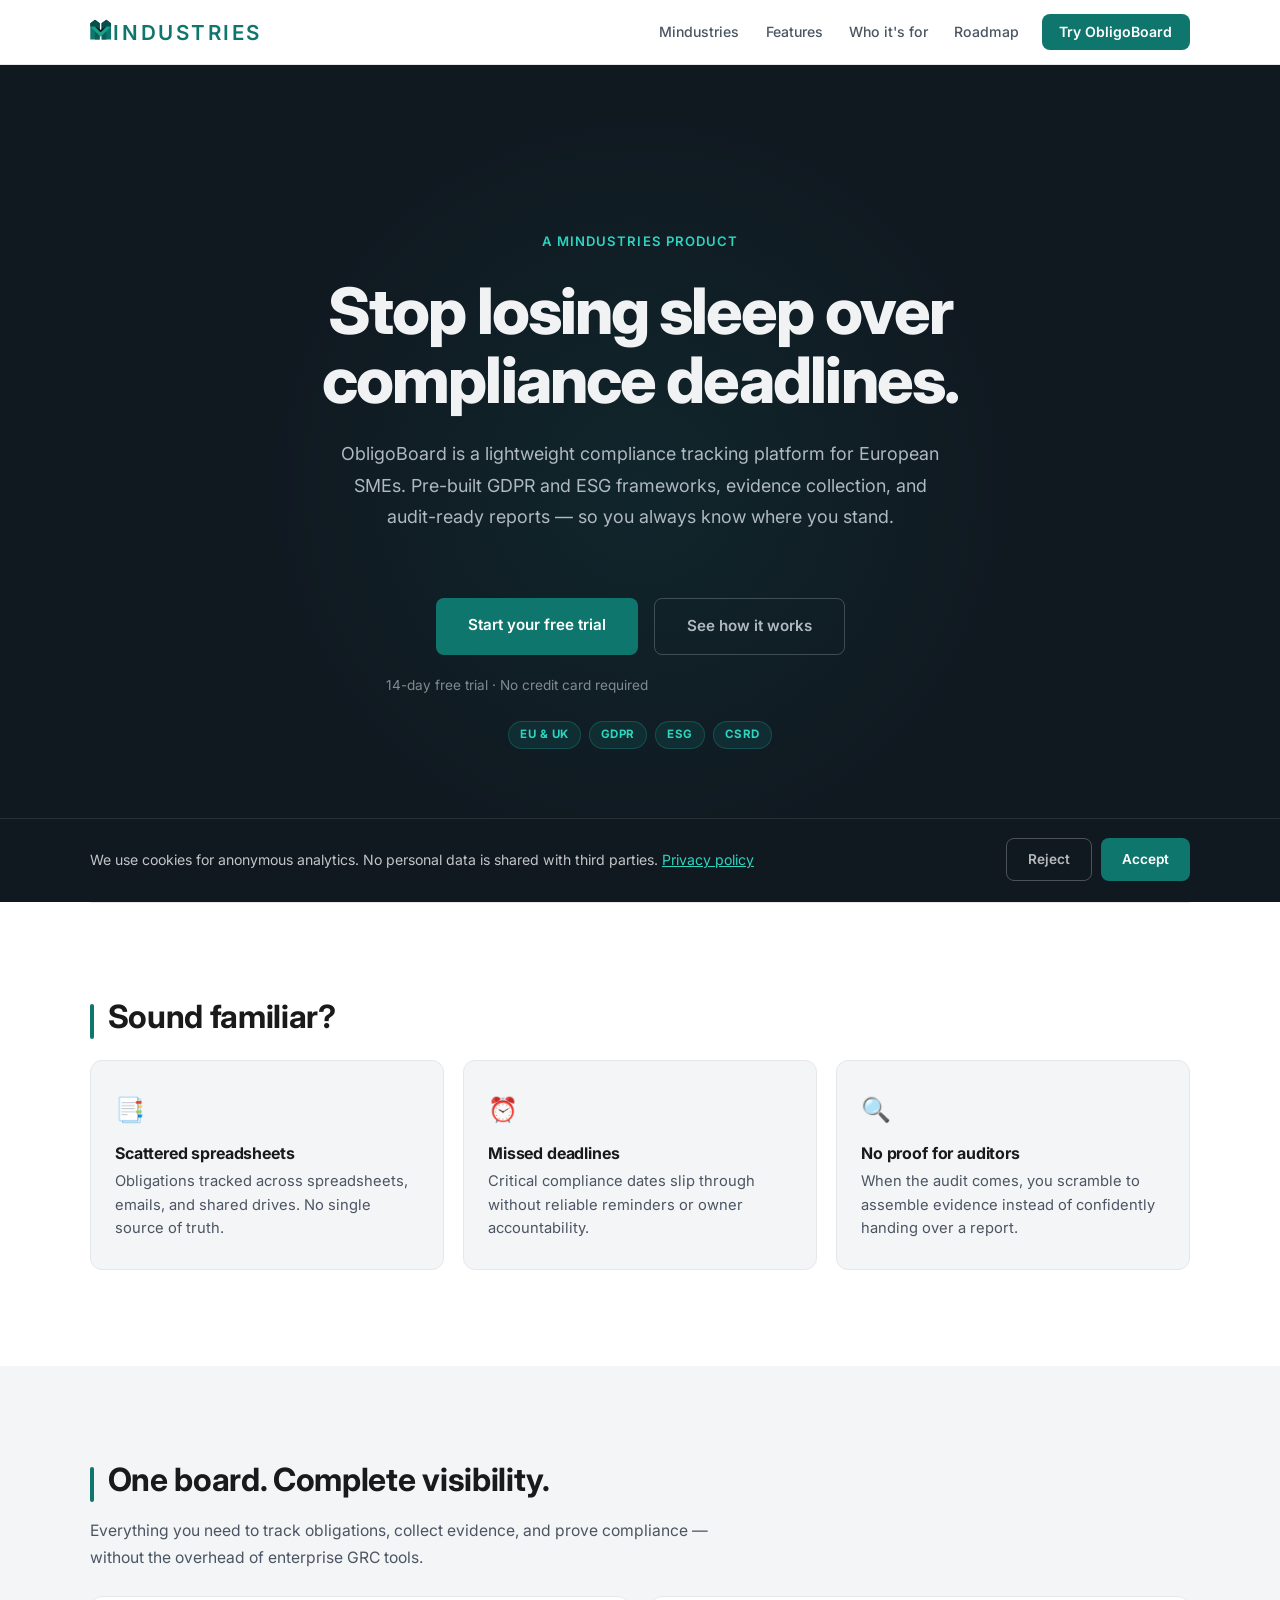
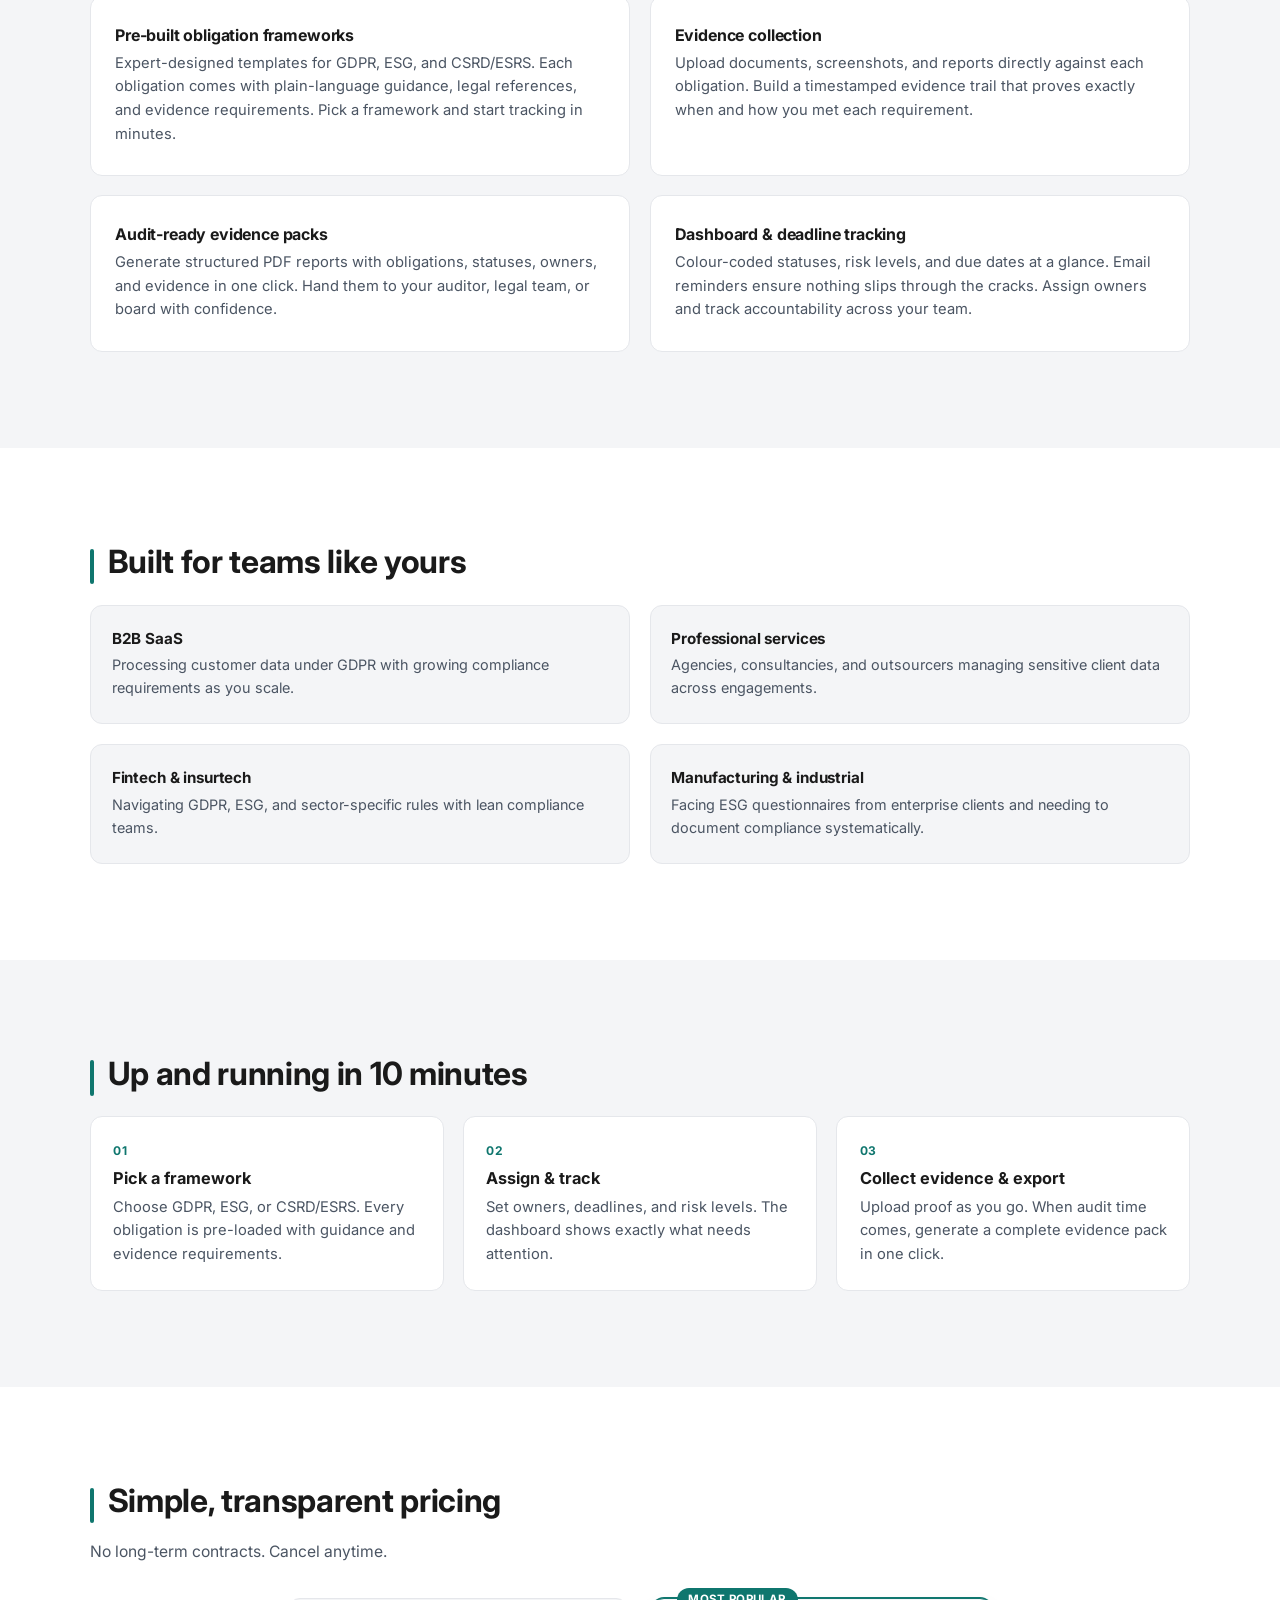
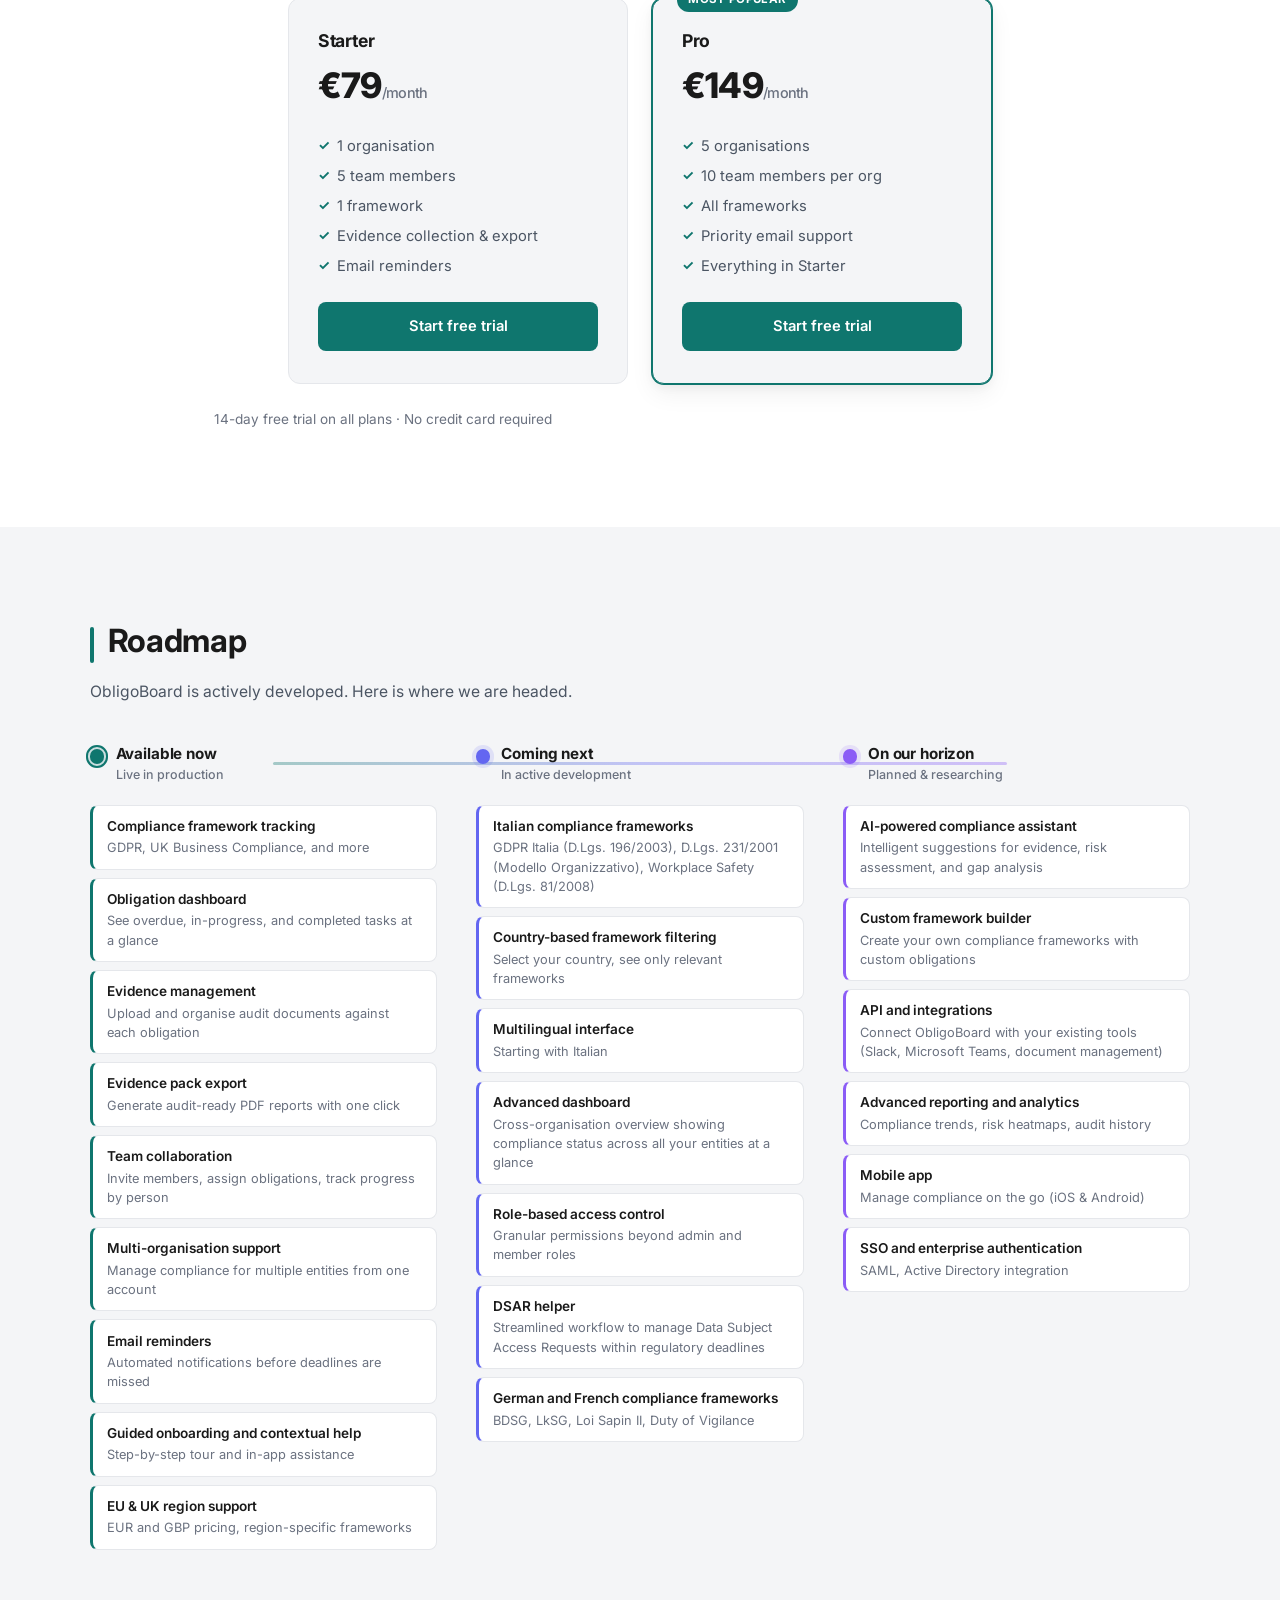
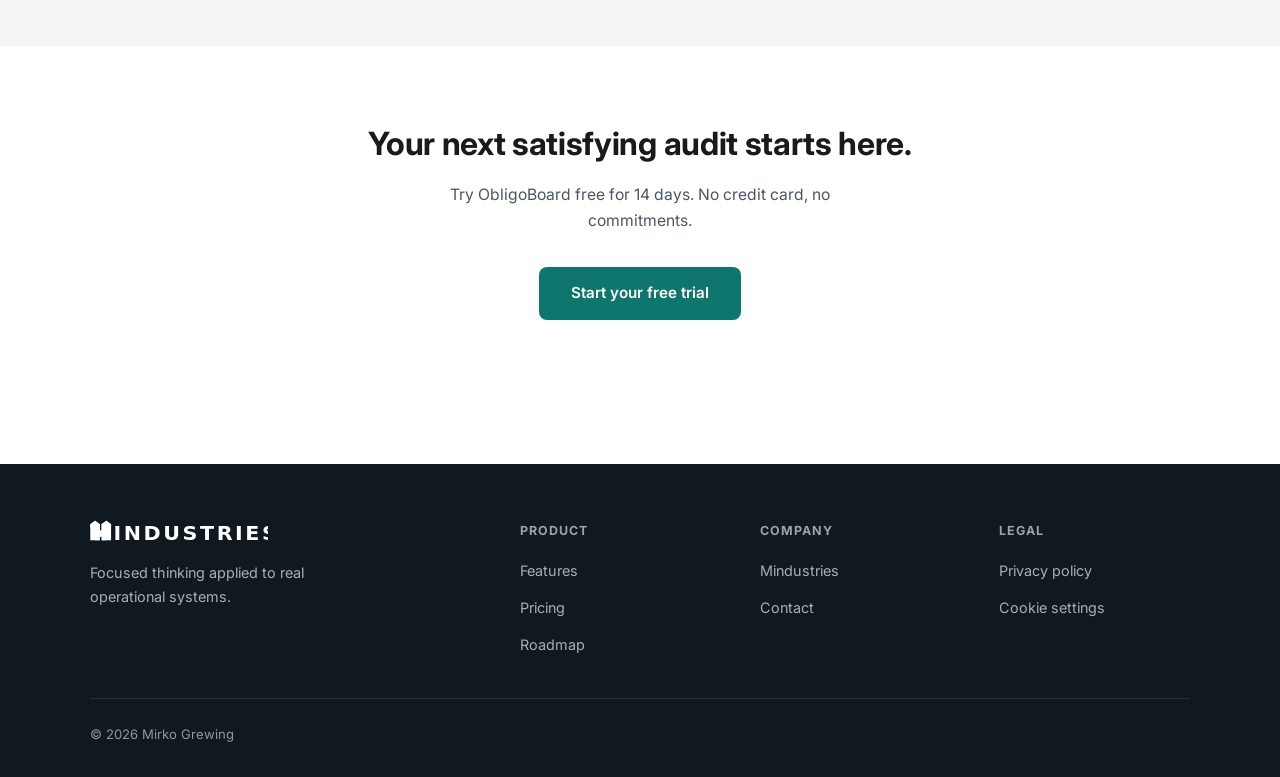
==== commit c1ee04df: "Add visual roadmap with three-phase timeline Three-column layout (Available Now, Coming Next, On Our" ====
--- a/obligoboard.html
+++ b/obligoboard.html
@@ -312,8 +312,134 @@
       <section id="ob-roadmap" class="ob-roadmap-section" aria-labelledby="ob-roadmap-title">
         <h2 id="ob-roadmap-title">Roadmap</h2>
         <p>ObligoBoard is actively developed. Here is where we are headed.</p>
-        <div class="ob-roadmap-placeholder">
-          <p>Visual roadmap coming soon.</p>
+
+        <div class="roadmap">
+          <!-- ── Available Now ── -->
+          <div class="roadmap-phase roadmap-phase--now">
+            <div class="roadmap-phase-header">
+              <span class="roadmap-dot" aria-hidden="true"></span>
+              <div>
+                <h3>Available now</h3>
+                <p class="roadmap-phase-sub">Live in production</p>
+              </div>
+            </div>
+            <ul class="roadmap-items" role="list">
+              <li>
+                <strong>Compliance framework tracking</strong>
+                <span>GDPR, UK Business Compliance, and more</span>
+              </li>
+              <li>
+                <strong>Obligation dashboard</strong>
+                <span>See overdue, in-progress, and completed tasks at a glance</span>
+              </li>
+              <li>
+                <strong>Evidence management</strong>
+                <span>Upload and organise audit documents against each obligation</span>
+              </li>
+              <li>
+                <strong>Evidence pack export</strong>
+                <span>Generate audit-ready PDF reports with one click</span>
+              </li>
+              <li>
+                <strong>Team collaboration</strong>
+                <span>Invite members, assign obligations, track progress by person</span>
+              </li>
+              <li>
+                <strong>Multi-organisation support</strong>
+                <span>Manage compliance for multiple entities from one account</span>
+              </li>
+              <li>
+                <strong>Email reminders</strong>
+                <span>Automated notifications before deadlines are missed</span>
+              </li>
+              <li>
+                <strong>Guided onboarding and contextual help</strong>
+                <span>Step-by-step tour and in-app assistance</span>
+              </li>
+              <li>
+                <strong>EU &amp; UK region support</strong>
+                <span>EUR and GBP pricing, region-specific frameworks</span>
+              </li>
+            </ul>
+          </div>
+
+          <!-- ── Coming Next ── -->
+          <div class="roadmap-phase roadmap-phase--next">
+            <div class="roadmap-phase-header">
+              <span class="roadmap-dot" aria-hidden="true"></span>
+              <div>
+                <h3>Coming next</h3>
+                <p class="roadmap-phase-sub">In active development</p>
+              </div>
+            </div>
+            <ul class="roadmap-items" role="list">
+              <li>
+                <strong>Italian compliance frameworks</strong>
+                <span>GDPR Italia (D.Lgs. 196/2003), D.Lgs. 231/2001 (Modello Organizzativo), Workplace Safety (D.Lgs. 81/2008)</span>
+              </li>
+              <li>
+                <strong>Country-based framework filtering</strong>
+                <span>Select your country, see only relevant frameworks</span>
+              </li>
+              <li>
+                <strong>Multilingual interface</strong>
+                <span>Starting with Italian</span>
+              </li>
+              <li>
+                <strong>Advanced dashboard</strong>
+                <span>Cross-organisation overview showing compliance status across all your entities at a glance</span>
+              </li>
+              <li>
+                <strong>Role-based access control</strong>
+                <span>Granular permissions beyond admin and member roles</span>
+              </li>
+              <li>
+                <strong>DSAR helper</strong>
+                <span>Streamlined workflow to manage Data Subject Access Requests within regulatory deadlines</span>
+              </li>
+              <li>
+                <strong>German and French compliance frameworks</strong>
+                <span>BDSG, LkSG, Loi Sapin II, Duty of Vigilance</span>
+              </li>
+            </ul>
+          </div>
+
+          <!-- ── On Our Horizon ── -->
+          <div class="roadmap-phase roadmap-phase--horizon">
+            <div class="roadmap-phase-header">
+              <span class="roadmap-dot" aria-hidden="true"></span>
+              <div>
+                <h3>On our horizon</h3>
+                <p class="roadmap-phase-sub">Planned &amp; researching</p>
+              </div>
+            </div>
+            <ul class="roadmap-items" role="list">
+              <li>
+                <strong>AI-powered compliance assistant</strong>
+                <span>Intelligent suggestions for evidence, risk assessment, and gap analysis</span>
+              </li>
+              <li>
+                <strong>Custom framework builder</strong>
+                <span>Create your own compliance frameworks with custom obligations</span>
+              </li>
+              <li>
+                <strong>API and integrations</strong>
+                <span>Connect ObligoBoard with your existing tools (Slack, Microsoft Teams, document management)</span>
+              </li>
+              <li>
+                <strong>Advanced reporting and analytics</strong>
+                <span>Compliance trends, risk heatmaps, audit history</span>
+              </li>
+              <li>
+                <strong>Mobile app</strong>
+                <span>Manage compliance on the go (iOS &amp; Android)</span>
+              </li>
+              <li>
+                <strong>SSO and enterprise authentication</strong>
+                <span>SAML, Active Directory integration</span>
+              </li>
+            </ul>
+          </div>
         </div>
       </section>
 
--- a/obligoboard.css
+++ b/obligoboard.css
@@ -88,6 +88,8 @@
   margin-top: 1.2rem !important;
   font-size: 0.85rem !important;
   color: rgba(176, 184, 193, 0.7) !important;
+  text-align: center;
+  width: 100%;
 }
 
 .ob-tags {
@@ -267,6 +269,7 @@
   gap: 1.5rem;
   margin-top: 2rem;
   max-width: 44rem;
+  margin-inline: auto;
 }
 
 .ob-pricing-card {
@@ -386,18 +389,150 @@
   border-top: none;
 }
 
-.ob-roadmap-placeholder {
-  margin-top: 2rem;
-  padding: 3rem 2rem;
-  border: 2px dashed var(--border);
-  border-radius: var(--radius-lg);
-  text-align: center;
-}
-
-.ob-roadmap-placeholder p {
-  margin: 0 auto;
+/* Timeline container */
+.roadmap {
+  --rm-now: #0f766e;
+  --rm-next: #6366f1;
+  --rm-horizon: #8b5cf6;
+  --rm-line: var(--border);
+  display: grid;
+  grid-template-columns: repeat(3, 1fr);
+  gap: 0;
+  margin-top: 2.5rem;
+  position: relative;
+}
+
+/* Connecting line between phases */
+.roadmap::before {
+  content: "";
+  position: absolute;
+  top: 1.05rem;
+  left: calc(100% / 6);
+  right: calc(100% / 6);
+  height: 3px;
+  background: linear-gradient(90deg, var(--rm-now) 0%, var(--rm-next) 50%, var(--rm-horizon) 100%);
+  border-radius: 2px;
+  opacity: 0.35;
+}
+
+/* Phase column */
+.roadmap-phase {
+  padding: 0 1.2rem;
+  position: relative;
+}
+
+.roadmap-phase:first-child { padding-left: 0; }
+.roadmap-phase:last-child { padding-right: 0; }
+
+/* Phase header with dot */
+.roadmap-phase-header {
+  display: flex;
+  align-items: flex-start;
+  gap: 0.7rem;
+  margin-bottom: 1.2rem;
+}
+
+.roadmap-dot {
+  flex-shrink: 0;
+  width: 0.9rem;
+  height: 0.9rem;
+  border-radius: 50%;
+  margin-top: 0.25rem;
+  position: relative;
+  z-index: 1;
+}
+
+.roadmap-phase--now .roadmap-dot {
+  background: var(--rm-now);
+  box-shadow: 0 0 0 4px rgba(15, 118, 110, 0.18);
+}
+
+.roadmap-phase--next .roadmap-dot {
+  background: var(--rm-next);
+  box-shadow: 0 0 0 4px rgba(99, 102, 241, 0.15);
+}
+
+.roadmap-phase--horizon .roadmap-dot {
+  background: var(--rm-horizon);
+  box-shadow: 0 0 0 4px rgba(139, 92, 246, 0.15);
+}
+
+/* Pulse on "now" dot */
+.roadmap-phase--now .roadmap-dot::after {
+  content: "";
+  position: absolute;
+  inset: -4px;
+  border-radius: 50%;
+  border: 2px solid var(--rm-now);
+  animation: rm-pulse 2.5s ease-in-out infinite;
+}
+
+@keyframes rm-pulse {
+  0%, 100% { opacity: 0.6; transform: scale(1); }
+  50% { opacity: 0; transform: scale(1.8); }
+}
+
+.roadmap-phase-header h3 {
+  margin: 0;
+  font-size: 0.95rem;
+  font-weight: 700;
+  text-transform: none;
+  letter-spacing: -0.01em;
+  color: var(--text);
+}
+
+.roadmap-phase-sub {
+  margin: 0.1rem 0 0 !important;
+  font-size: 0.78rem !important;
+  color: var(--text-muted) !important;
+  font-weight: 500;
+}
+
+/* Item list */
+.roadmap-items {
+  display: grid;
+  gap: 0.5rem;
+}
+
+.roadmap-items li {
+  display: flex;
+  flex-direction: column;
+  gap: 0.15rem;
+  padding: 0.7rem 0.9rem;
+  background: var(--bg);
+  border: 1px solid var(--border);
+  border-radius: var(--radius);
+  transition: border-color 180ms ease, box-shadow 180ms ease;
+}
+
+.roadmap-items li:hover {
+  border-color: var(--border-strong);
+  box-shadow: var(--shadow-sm);
+}
+
+.roadmap-phase--now .roadmap-items li {
+  border-left: 3px solid var(--rm-now);
+}
+
+.roadmap-phase--next .roadmap-items li {
+  border-left: 3px solid var(--rm-next);
+}
+
+.roadmap-phase--horizon .roadmap-items li {
+  border-left: 3px solid var(--rm-horizon);
+}
+
+.roadmap-items strong {
+  font-size: 0.85rem;
+  font-weight: 600;
+  color: var(--text);
+  line-height: 1.4;
+}
+
+.roadmap-items span {
+  font-size: 0.8rem;
+  line-height: 1.5;
   color: var(--text-muted);
-  font-size: 0.95rem;
 }
 
 /* ── FINAL CTA ────────────────────── */
@@ -468,6 +603,32 @@
     padding-inline: max(1rem, calc(50vw - 50%));
   }
 
+  /* Roadmap: vertical timeline on mobile */
+  .roadmap {
+    grid-template-columns: 1fr;
+    gap: 2rem;
+    padding-left: 1.5rem;
+    border-left: 3px solid var(--border);
+  }
+
+  .roadmap::before {
+    display: none;
+  }
+
+  .roadmap-phase {
+    padding: 0;
+    position: relative;
+  }
+
+  .roadmap-phase:first-child { padding-left: 0; }
+  .roadmap-phase:last-child { padding-right: 0; }
+
+  .roadmap-dot {
+    position: absolute;
+    left: calc(-1.5rem - 0.45rem - 1.5px);
+    top: 0.2rem;
+  }
+
   .ob-final-cta {
     padding-block: 3.5rem;
   }
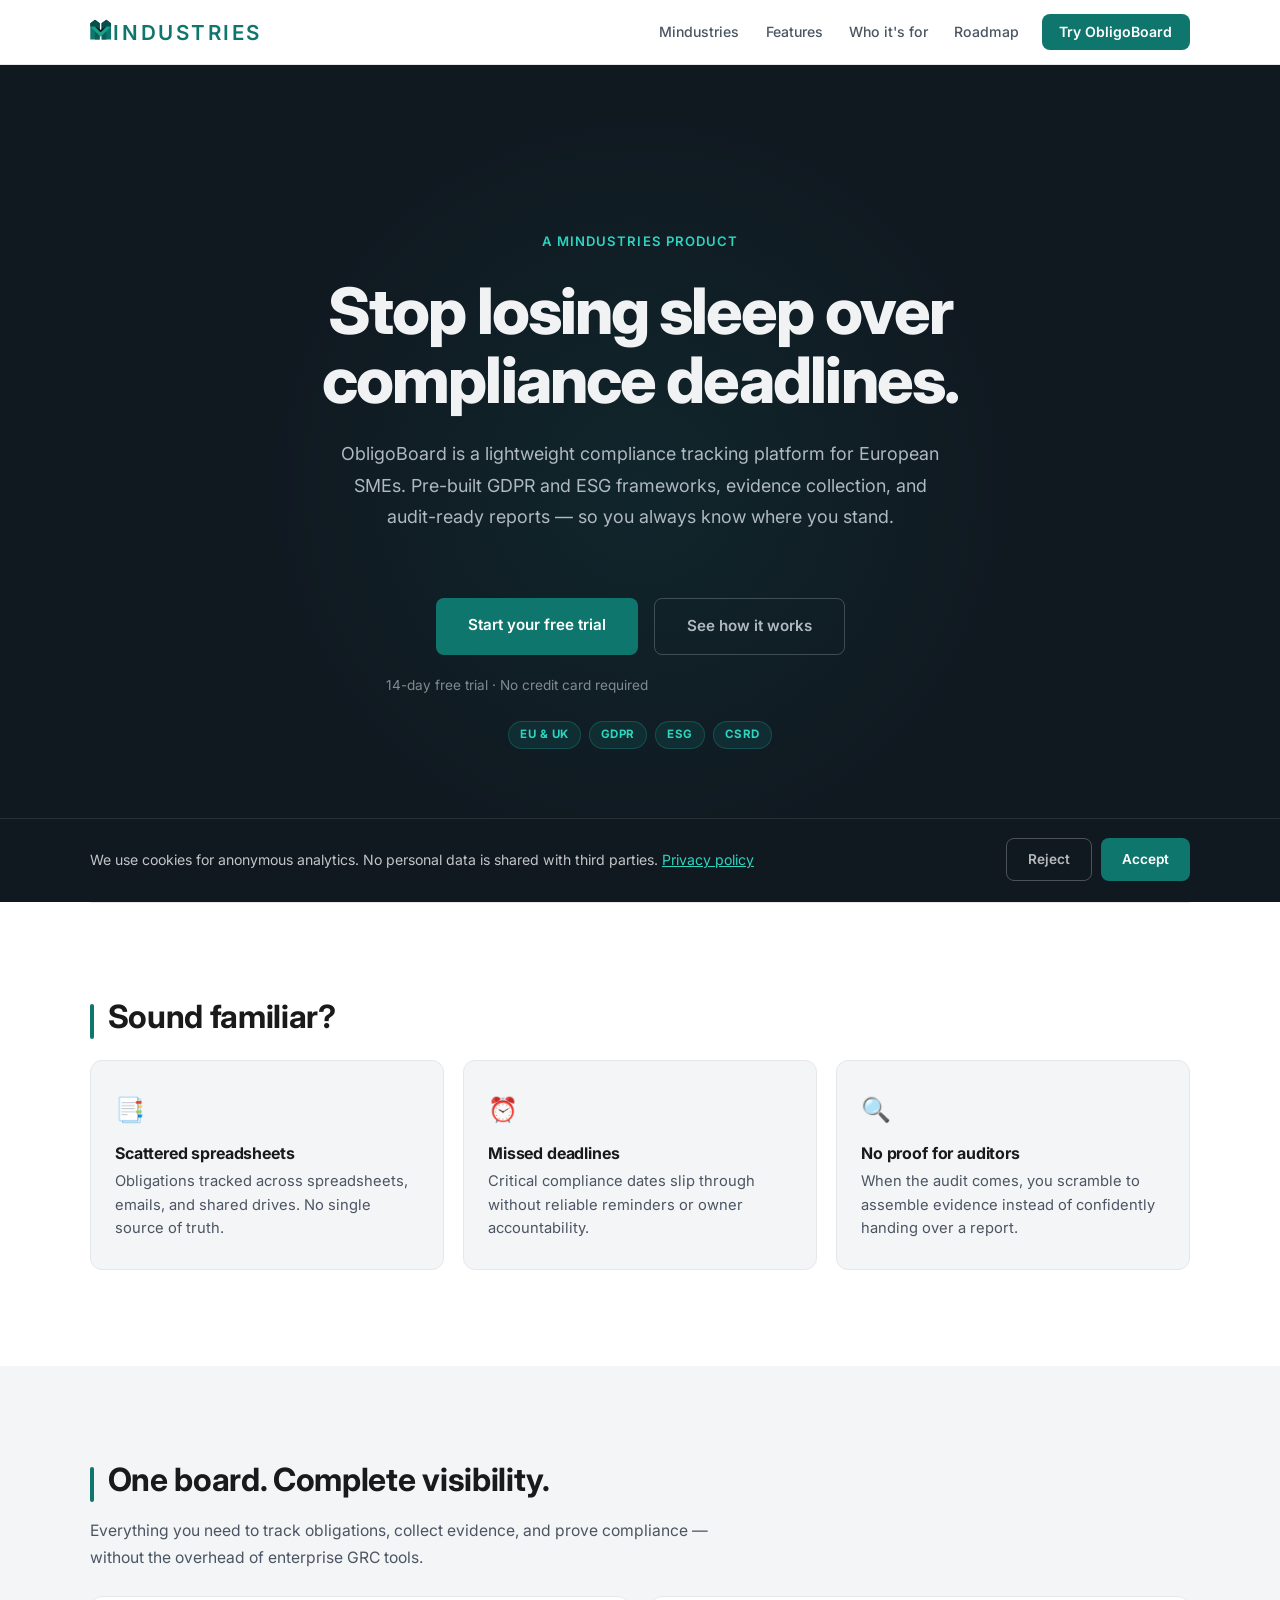
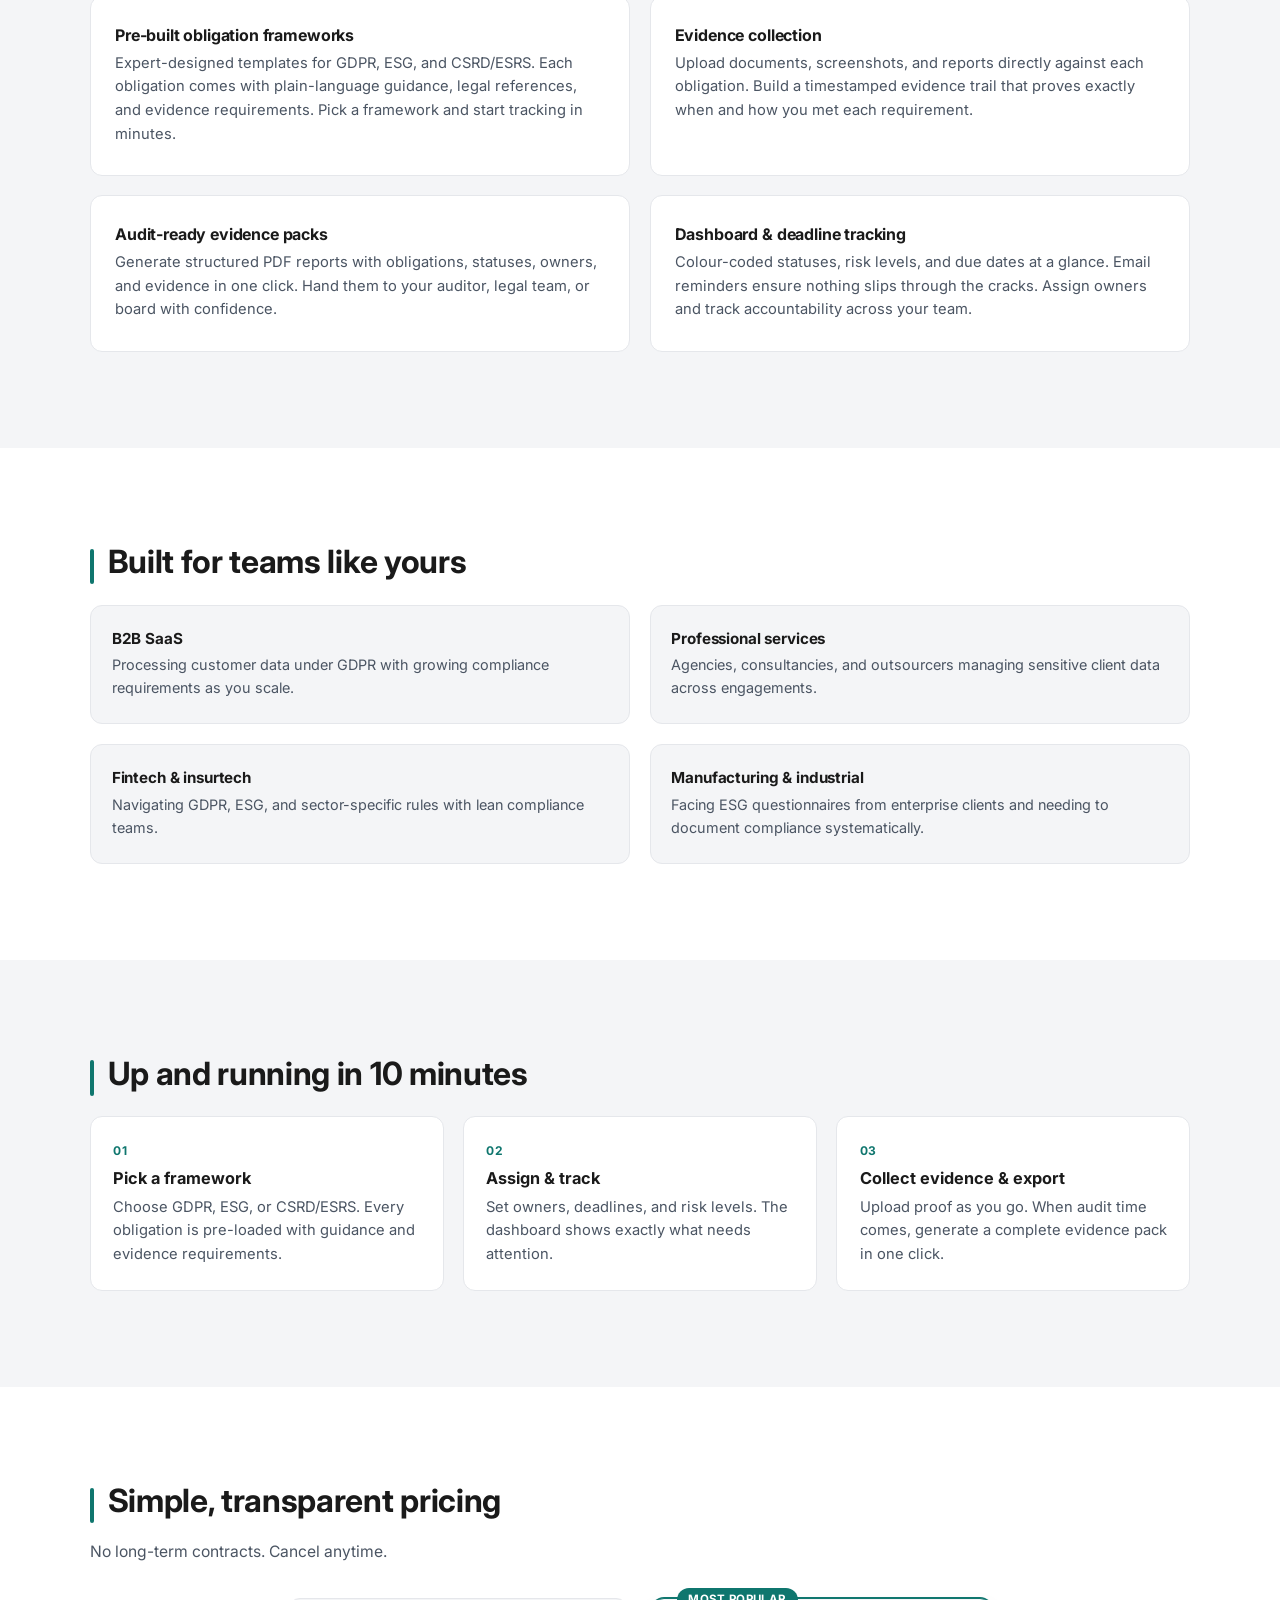
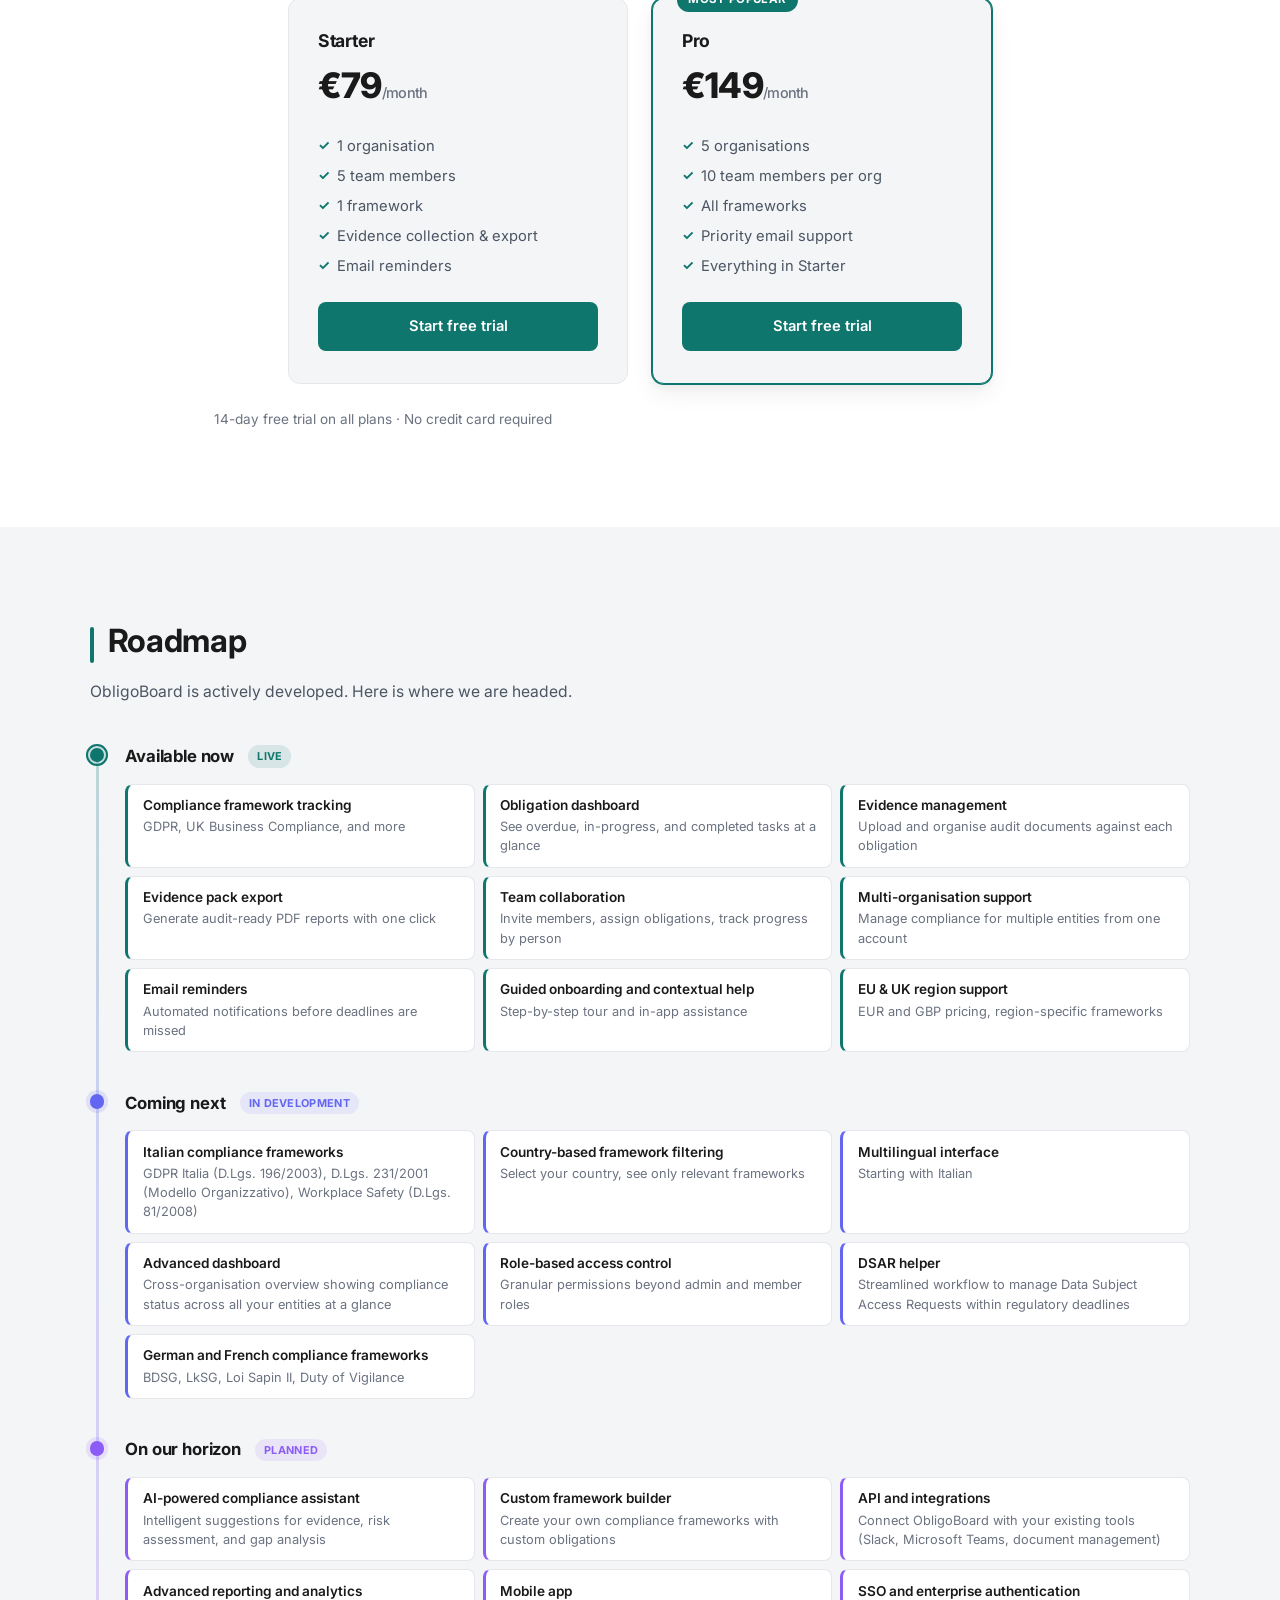
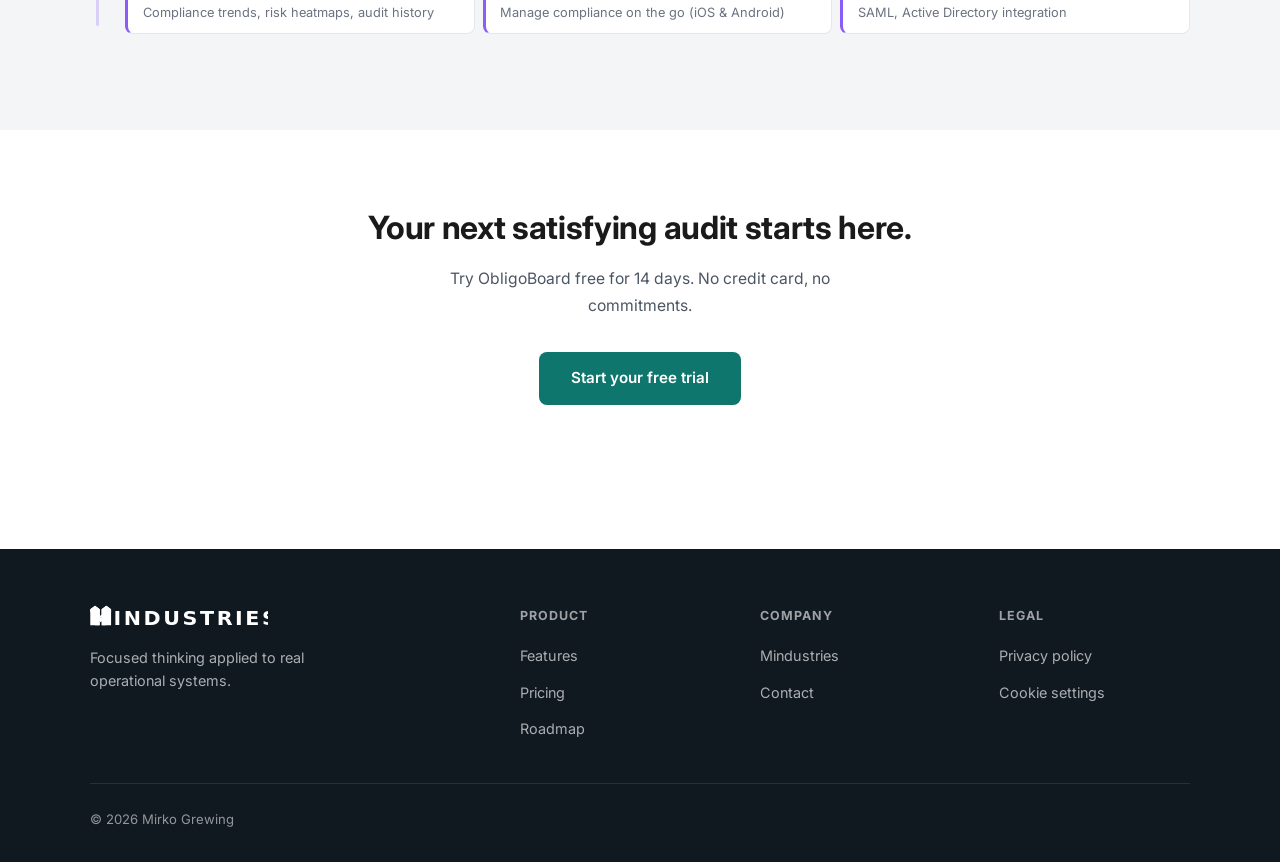
==== commit cbbd0ea6: "Redesign roadmap as vertical timeline with item grids Three-column item layout caused uneven heights" ====
--- a/obligoboard.html
+++ b/obligoboard.html
@@ -318,10 +318,8 @@
           <div class="roadmap-phase roadmap-phase--now">
             <div class="roadmap-phase-header">
               <span class="roadmap-dot" aria-hidden="true"></span>
-              <div>
-                <h3>Available now</h3>
-                <p class="roadmap-phase-sub">Live in production</p>
-              </div>
+              <h3>Available now</h3>
+              <span class="roadmap-badge">Live</span>
             </div>
             <ul class="roadmap-items" role="list">
               <li>
@@ -367,10 +365,8 @@
           <div class="roadmap-phase roadmap-phase--next">
             <div class="roadmap-phase-header">
               <span class="roadmap-dot" aria-hidden="true"></span>
-              <div>
-                <h3>Coming next</h3>
-                <p class="roadmap-phase-sub">In active development</p>
-              </div>
+              <h3>Coming next</h3>
+              <span class="roadmap-badge">In development</span>
             </div>
             <ul class="roadmap-items" role="list">
               <li>
@@ -408,10 +404,8 @@
           <div class="roadmap-phase roadmap-phase--horizon">
             <div class="roadmap-phase-header">
               <span class="roadmap-dot" aria-hidden="true"></span>
-              <div>
-                <h3>On our horizon</h3>
-                <p class="roadmap-phase-sub">Planned &amp; researching</p>
-              </div>
+              <h3>On our horizon</h3>
+              <span class="roadmap-badge">Planned</span>
             </div>
             <ul class="roadmap-items" role="list">
               <li>
--- a/obligoboard.css
+++ b/obligoboard.css
@@ -389,56 +389,53 @@
   border-top: none;
 }
 
-/* Timeline container */
+/* Timeline container — vertical phases */
 .roadmap {
   --rm-now: #0f766e;
   --rm-next: #6366f1;
   --rm-horizon: #8b5cf6;
-  --rm-line: var(--border);
-  display: grid;
-  grid-template-columns: repeat(3, 1fr);
-  gap: 0;
+  display: flex;
+  flex-direction: column;
+  gap: 2.5rem;
   margin-top: 2.5rem;
   position: relative;
-}
-
-/* Connecting line between phases */
+  padding-left: 2.2rem;
+}
+
+/* Vertical connecting line */
 .roadmap::before {
   content: "";
   position: absolute;
-  top: 1.05rem;
-  left: calc(100% / 6);
-  right: calc(100% / 6);
-  height: 3px;
-  background: linear-gradient(90deg, var(--rm-now) 0%, var(--rm-next) 50%, var(--rm-horizon) 100%);
+  top: 0.5rem;
+  bottom: 0.5rem;
+  left: 0.4rem;
+  width: 3px;
+  background: linear-gradient(180deg, var(--rm-now) 0%, var(--rm-next) 50%, var(--rm-horizon) 100%);
   border-radius: 2px;
-  opacity: 0.35;
-}
-
-/* Phase column */
+  opacity: 0.25;
+}
+
+/* Phase */
 .roadmap-phase {
-  padding: 0 1.2rem;
   position: relative;
 }
-
-.roadmap-phase:first-child { padding-left: 0; }
-.roadmap-phase:last-child { padding-right: 0; }
 
 /* Phase header with dot */
 .roadmap-phase-header {
   display: flex;
-  align-items: flex-start;
-  gap: 0.7rem;
-  margin-bottom: 1.2rem;
+  align-items: center;
+  gap: 0.6rem;
+  margin-bottom: 1rem;
 }
 
 .roadmap-dot {
+  position: absolute;
+  left: -2.2rem;
+  top: 0.15rem;
   flex-shrink: 0;
   width: 0.9rem;
   height: 0.9rem;
   border-radius: 50%;
-  margin-top: 0.25rem;
-  position: relative;
   z-index: 1;
 }
 
@@ -474,7 +471,7 @@
 
 .roadmap-phase-header h3 {
   margin: 0;
-  font-size: 0.95rem;
+  font-size: 1.05rem;
   font-weight: 700;
   text-transform: none;
   letter-spacing: -0.01em;
@@ -482,15 +479,42 @@
 }
 
 .roadmap-phase-sub {
-  margin: 0.1rem 0 0 !important;
-  font-size: 0.78rem !important;
+  margin: 0 !important;
+  font-size: 0.8rem !important;
   color: var(--text-muted) !important;
   font-weight: 500;
 }
 
-/* Item list */
+.roadmap-phase-header .roadmap-badge {
+  display: inline-block;
+  padding: 0.12rem 0.55rem;
+  border-radius: 999px;
+  font-size: 0.68rem;
+  font-weight: 700;
+  letter-spacing: 0.03em;
+  text-transform: uppercase;
+  margin-left: 0.3rem;
+}
+
+.roadmap-phase--now .roadmap-badge {
+  background: rgba(15, 118, 110, 0.12);
+  color: var(--rm-now);
+}
+
+.roadmap-phase--next .roadmap-badge {
+  background: rgba(99, 102, 241, 0.1);
+  color: var(--rm-next);
+}
+
+.roadmap-phase--horizon .roadmap-badge {
+  background: rgba(139, 92, 246, 0.1);
+  color: var(--rm-horizon);
+}
+
+/* Item grid — 3 columns on desktop */
 .roadmap-items {
   display: grid;
+  grid-template-columns: repeat(3, 1fr);
   gap: 0.5rem;
 }
 
@@ -603,33 +627,26 @@
     padding-inline: max(1rem, calc(50vw - 50%));
   }
 
-  /* Roadmap: vertical timeline on mobile */
+  /* Roadmap: responsive item grid */
+  .roadmap-items {
+    grid-template-columns: repeat(2, 1fr);
+  }
+
   .roadmap {
-    grid-template-columns: 1fr;
-    gap: 2rem;
-    padding-left: 1.5rem;
-    border-left: 3px solid var(--border);
-  }
-
-  .roadmap::before {
-    display: none;
-  }
-
-  .roadmap-phase {
-    padding: 0;
-    position: relative;
-  }
-
-  .roadmap-phase:first-child { padding-left: 0; }
-  .roadmap-phase:last-child { padding-right: 0; }
+    padding-left: 1.8rem;
+  }
 
   .roadmap-dot {
-    position: absolute;
-    left: calc(-1.5rem - 0.45rem - 1.5px);
-    top: 0.2rem;
+    left: -1.8rem;
   }
 
   .ob-final-cta {
     padding-block: 3.5rem;
   }
 }
+
+@media (max-width: 32rem) {
+  .roadmap-items {
+    grid-template-columns: 1fr;
+  }
+}
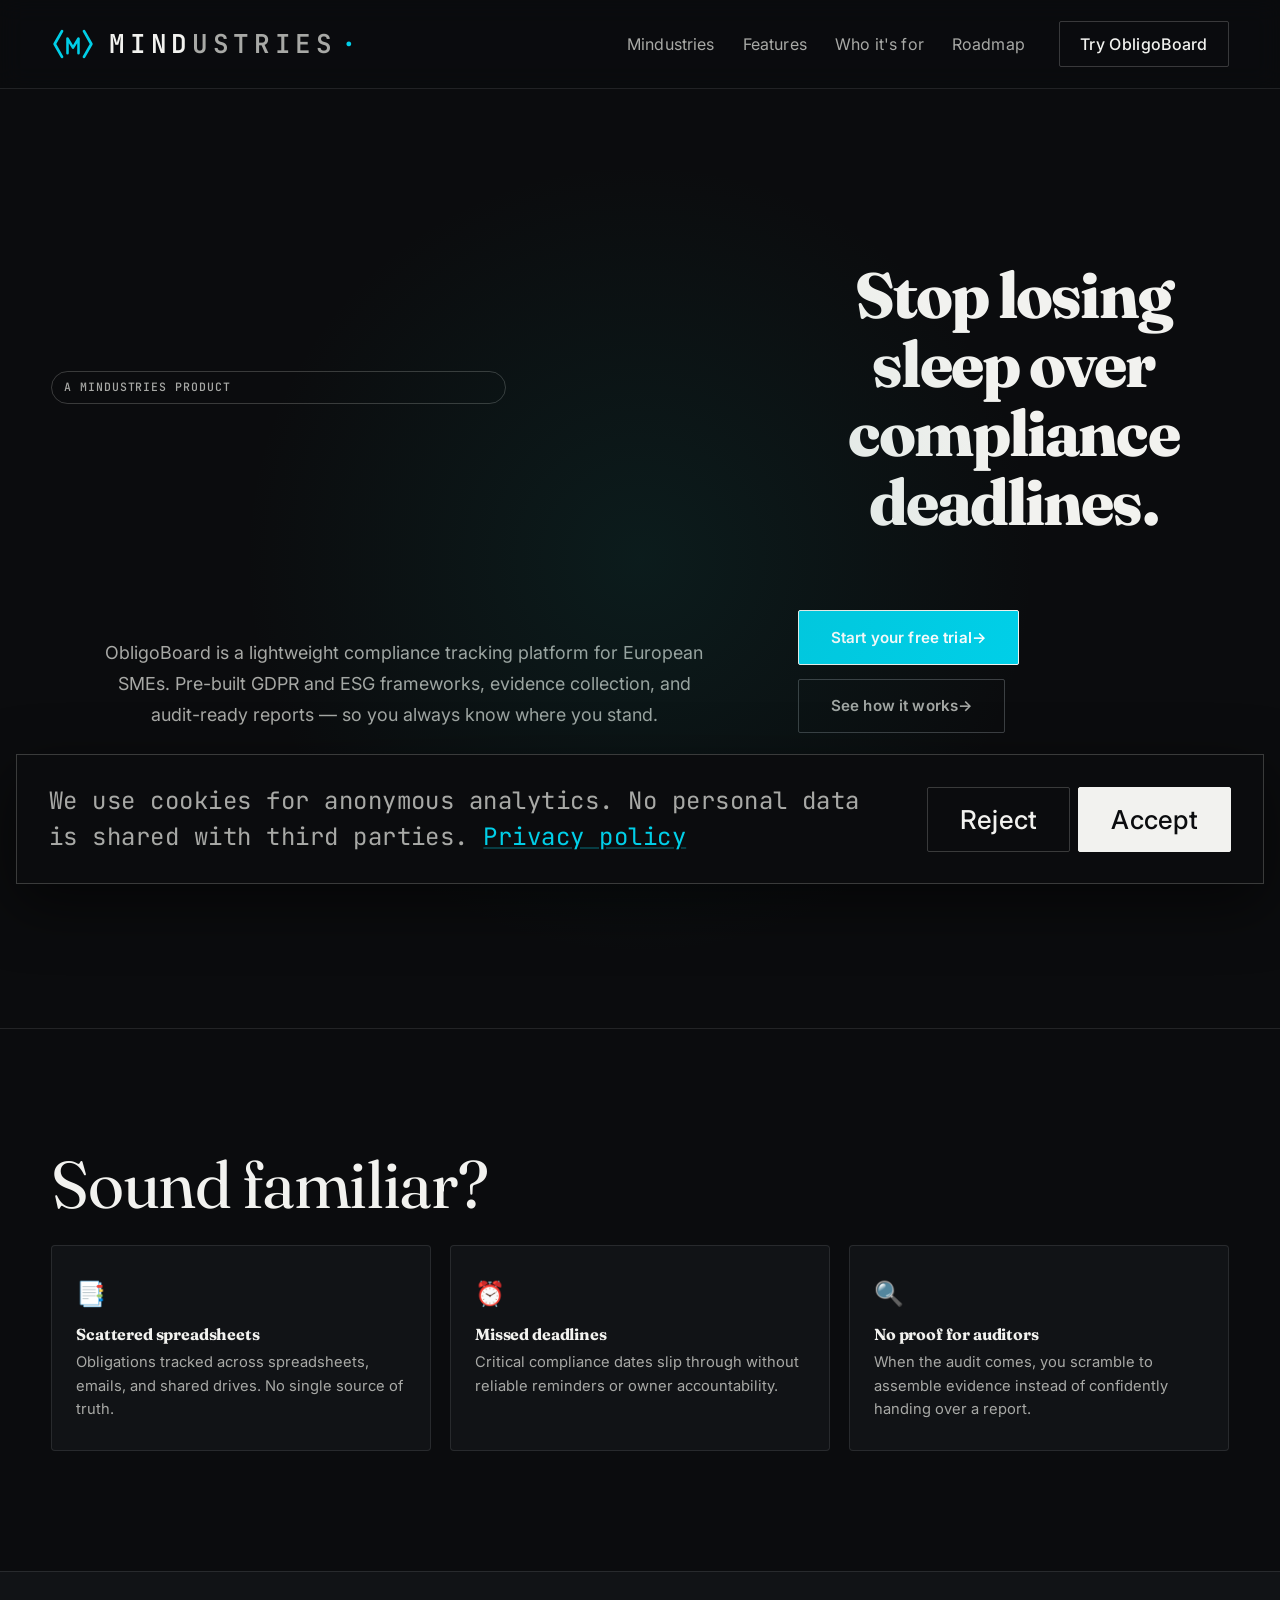
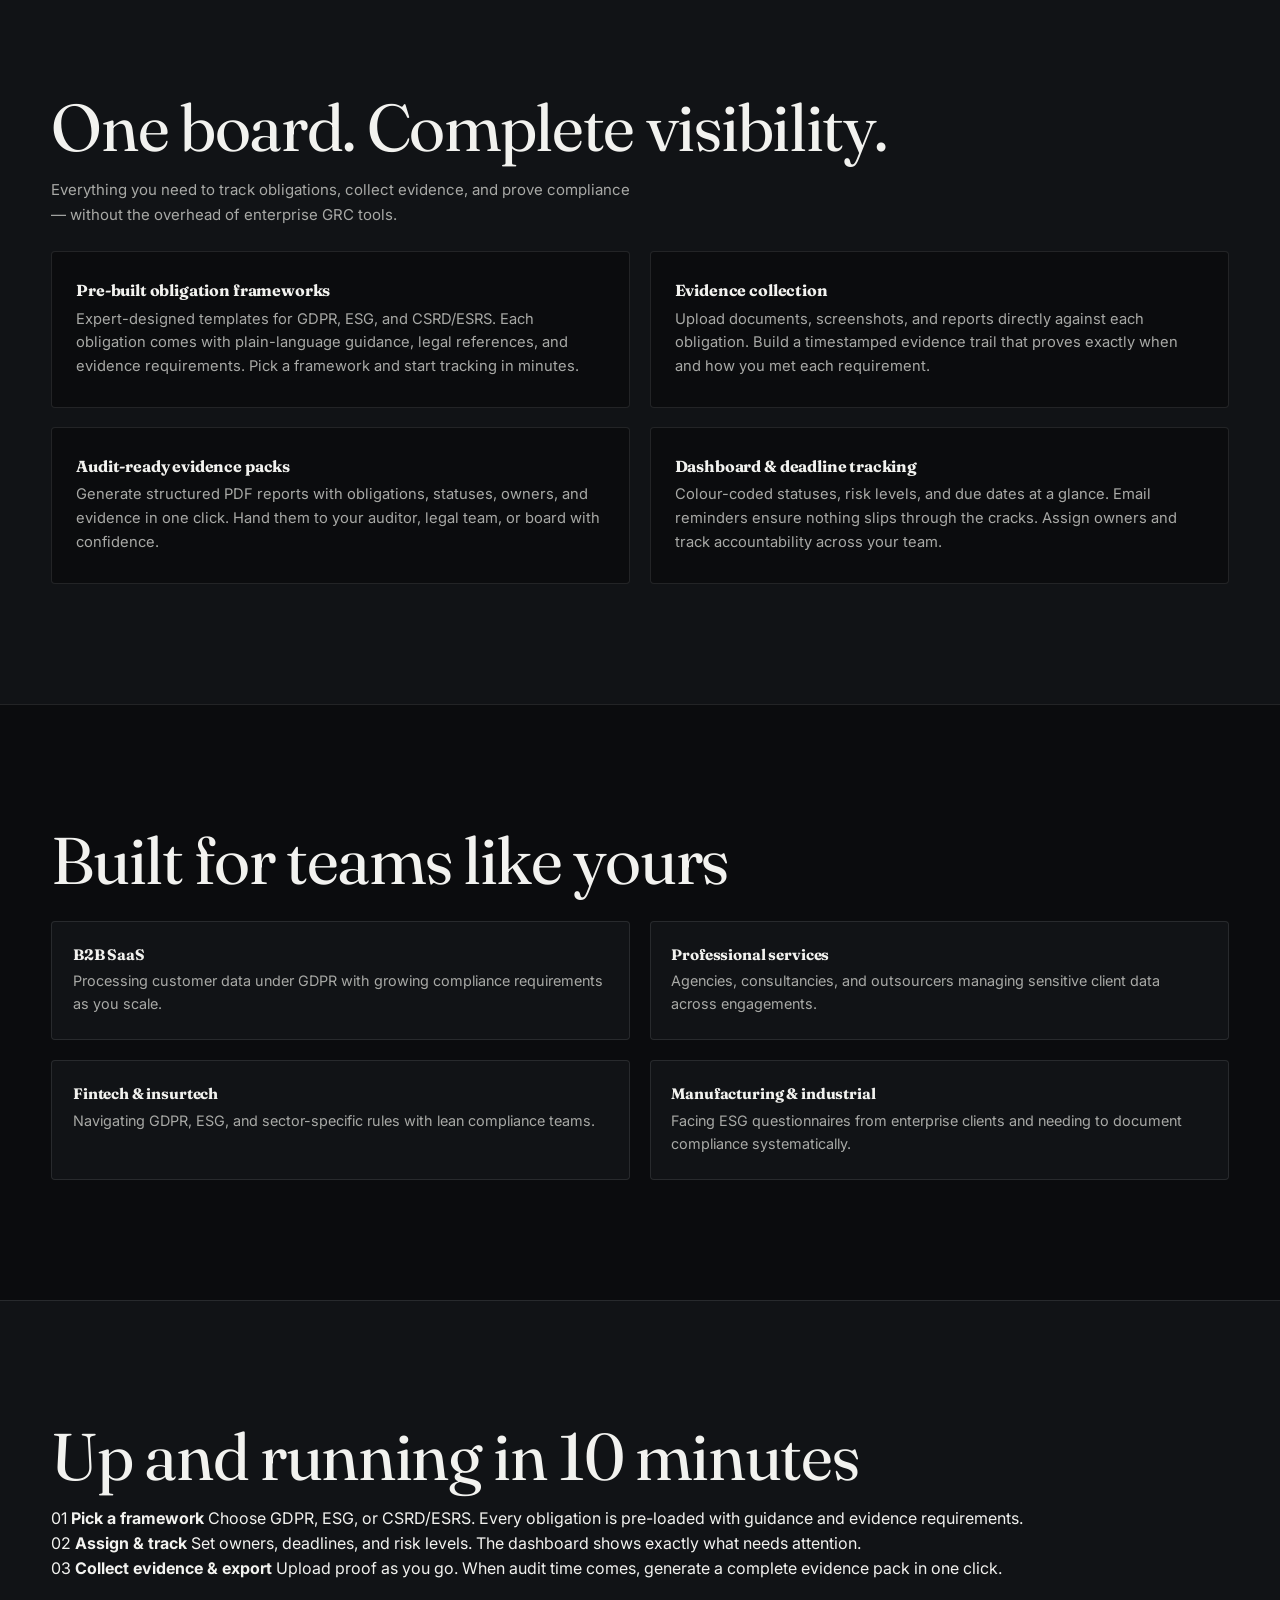
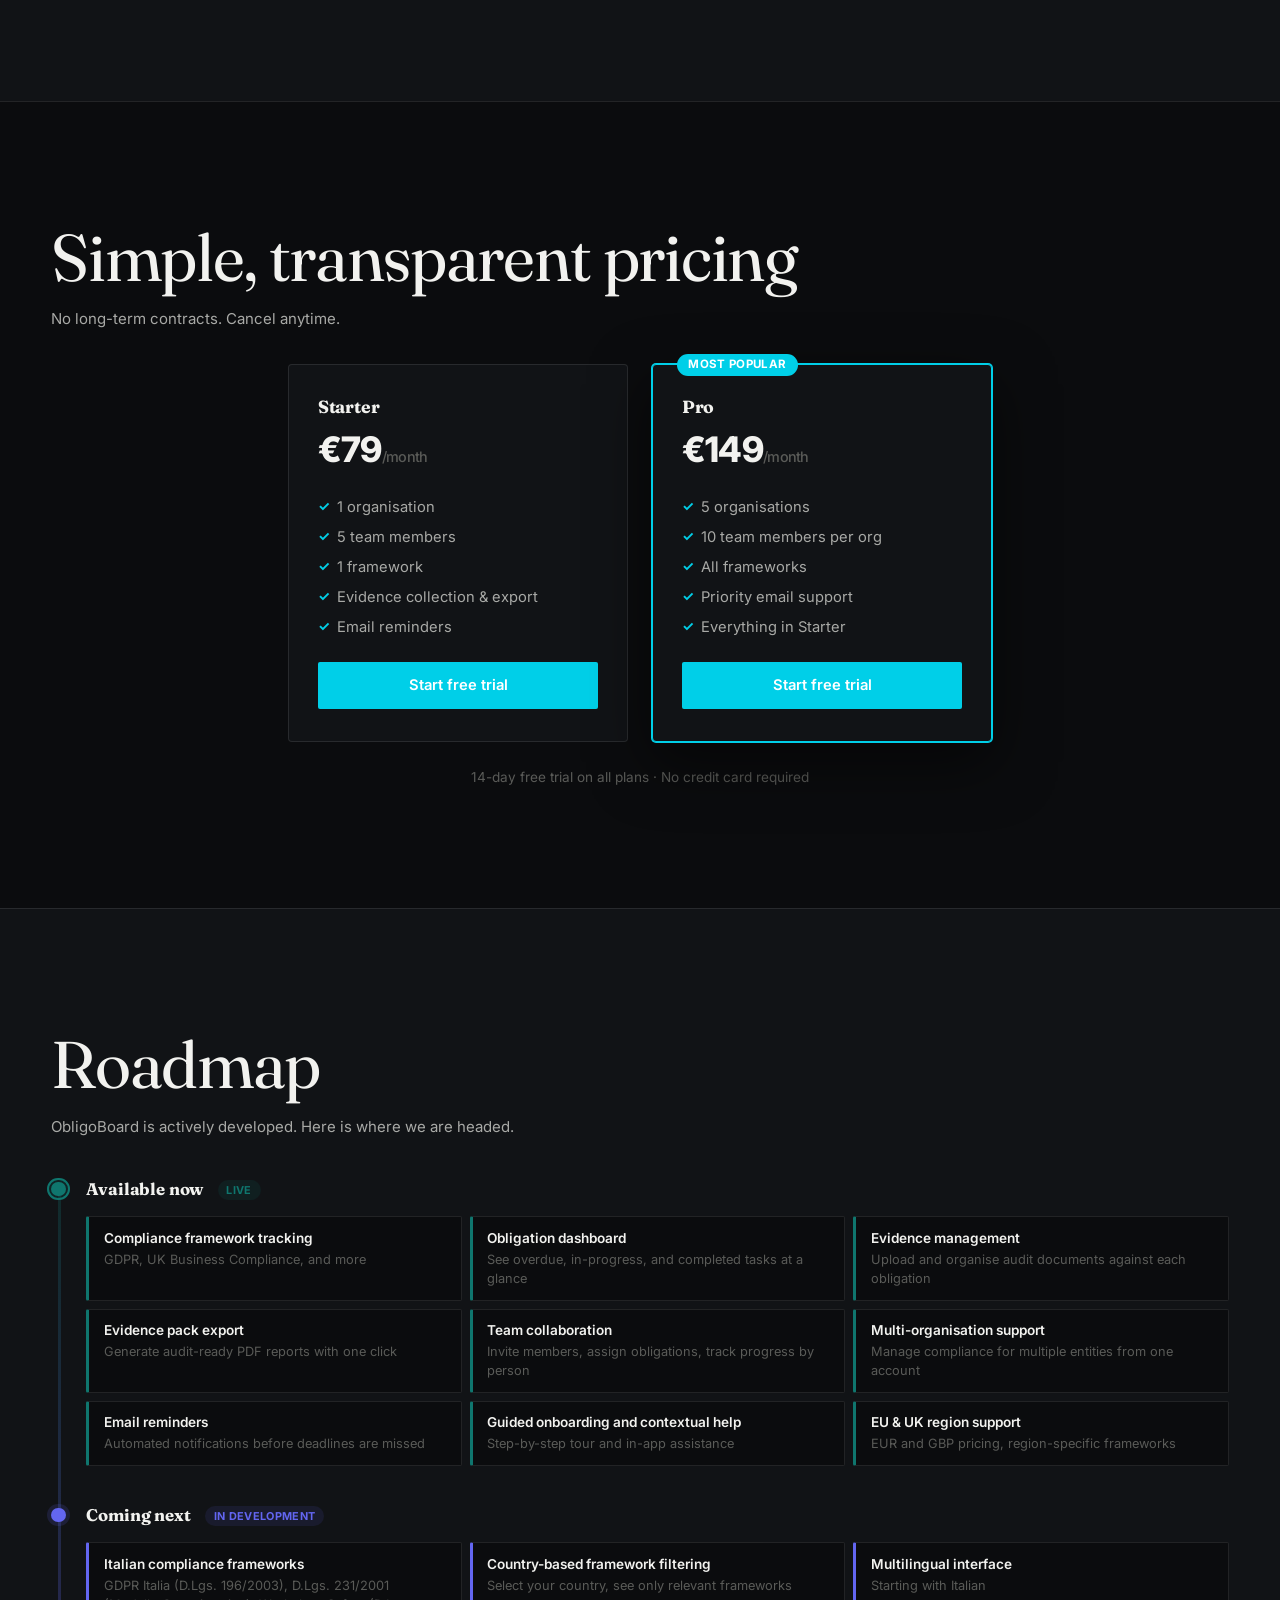
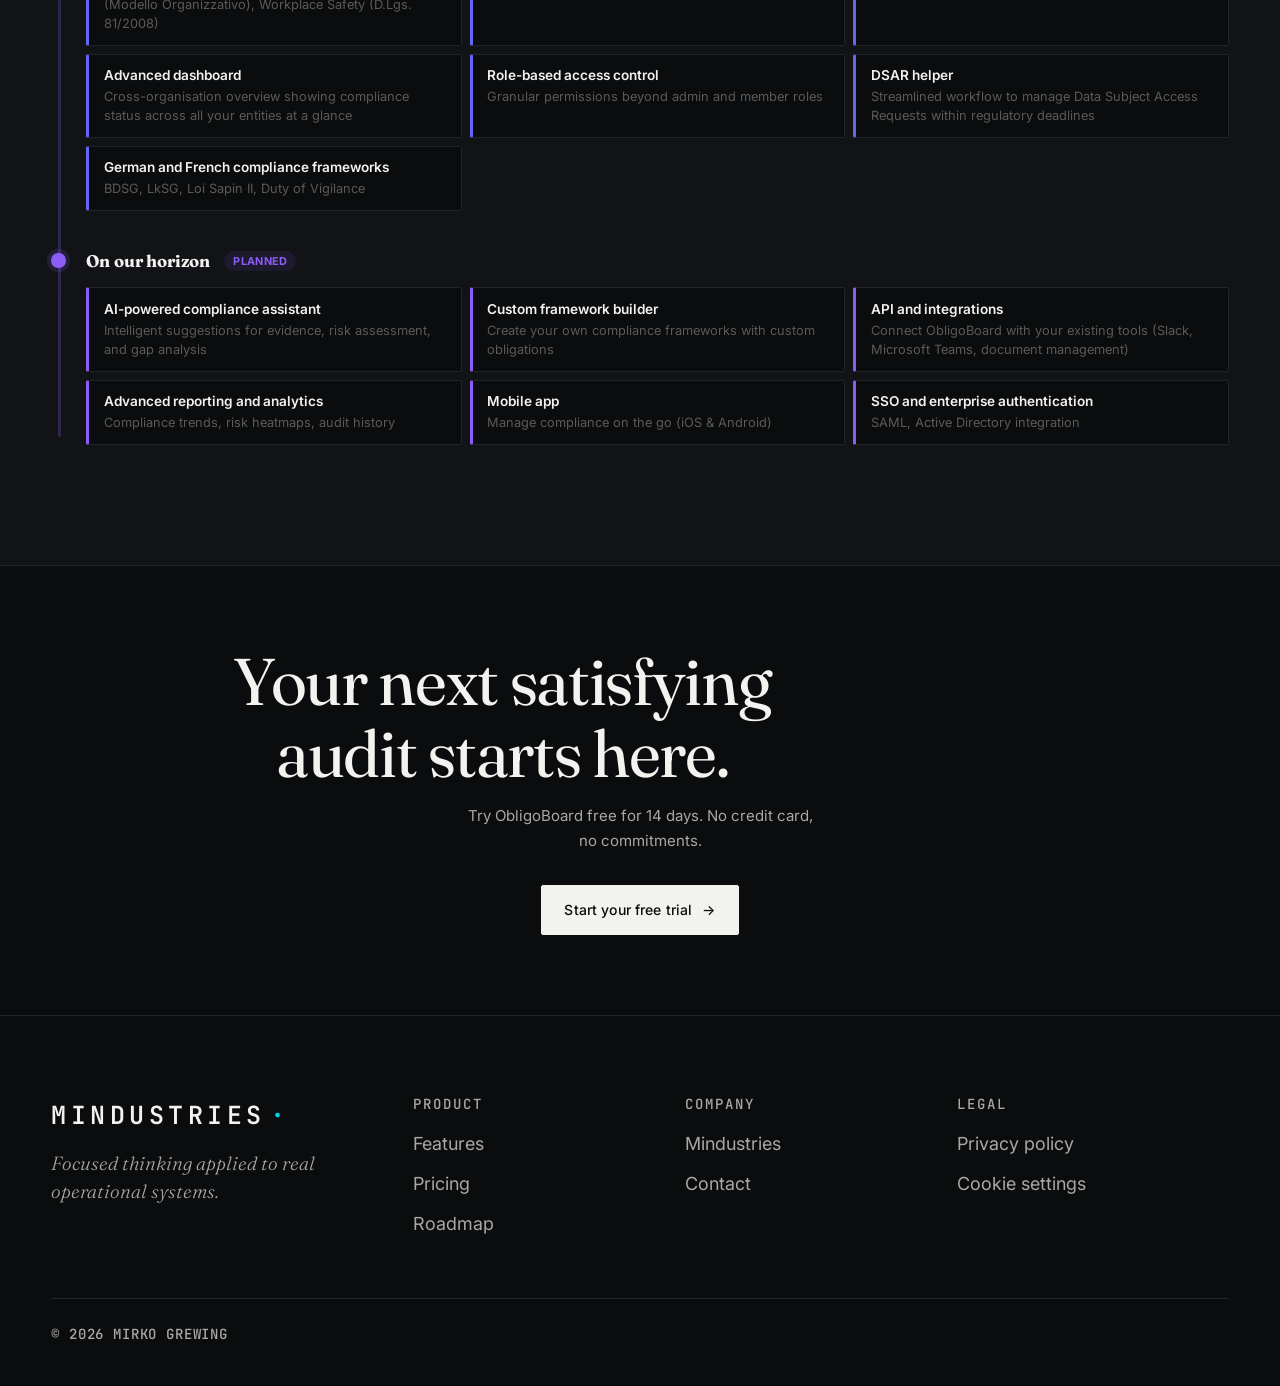
==== commit 2758be28: "Redesign home page with hairline dark theme and animated brain Apply Mindustries Home Wireframe (Fra" ====
--- a/obligoboard.html
+++ b/obligoboard.html
@@ -23,7 +23,7 @@
     <title>ObligoBoard — Compliance tracking for European SMEs | Mindustries</title>
     <meta name="description" content="ObligoBoard is a lightweight compliance tracking platform for European SMEs. Manage GDPR, ESG, and regulatory obligations with pre-built frameworks, evidence collection, and audit-ready reports." />
     <link rel="canonical" href="https://mindustries.io/obligoboard" />
-    <meta name="theme-color" content="#0f766e" />
+    <meta name="theme-color" content="#0B0C0E" />
     <meta name="author" content="Mindustries" />
     <meta name="robots" content="index, follow, max-snippet:-1, max-image-preview:large" />
 
@@ -53,7 +53,7 @@
           "@type": "SoftwareApplication",
           "@id": "https://mindustries.io/obligoboard#app",
           "name": "ObligoBoard",
-          "url": "https://obligoboard.app",
+          "url": "https://obligoboard.com",
           "applicationCategory": "BusinessApplication",
           "operatingSystem": "Web",
           "description": "Lightweight compliance tracking platform for European SMEs. Manage GDPR, ESG, and regulatory obligations with pre-built frameworks, evidence collection, and audit-ready reports.",
@@ -121,22 +121,14 @@
     <header>
       <div class="site-header-inner">
         <a href="/" class="brand-link" aria-label="Mindustries home">
-          <svg class="logo-svg" viewBox="0 -1.5 125 18" width="125" height="18" xmlns="http://www.w3.org/2000/svg" role="img" aria-label="Mindustries">
-            <path d="M 0.2 1.5 L 3.5 -1 L 6.8 1.5 L 6.8 13 L 0.2 13 Z" fill="#0f766e"/>
-            <path d="M 8.2 1.5 L 11.5 -1 L 14.8 1.5 L 14.8 13 L 8.2 13 Z" fill="#0f766e"/>
-            <path d="M 3.5 -1 L 6.8 1.5 L 6.8 13 L 3.5 13 Z" fill="#0b6059"/>
-            <path d="M 8.2 1.5 L 11.5 -1 L 11.5 13 L 8.2 13 Z" fill="#0b6059"/>
-            <path d="M 0.2 3.8 L 7.5 11 L 14.8 3.8 L 11.5 3.8 L 7.5 8 L 3.5 3.8 Z" fill="#16a38a"/>
-            <path d="M 3.5 3.8 L 7.5 8 L 11.5 3.8 L 9.8 3.8 L 7.5 6.2 L 5.2 3.8 Z" fill="#0c1a25"/>
-            <path d="M 3.5 -1 L 6.8 1.5 L 6.8 5.5 L 3.5 3.8 L 0.2 3.8 L 0.2 1.5 Z" fill="#094e48"/>
-            <path d="M 11.5 -1 L 14.8 1.5 L 14.8 3.8 L 11.5 3.8 L 8.2 5.5 L 8.2 1.5 Z" fill="#094e48"/>
-            <text x="16.5" y="13"
-              fill="currentColor"
-              font-family="Inter, system-ui, -apple-system, sans-serif"
-              font-size="14.5"
-              font-weight="600"
-              letter-spacing="1.8">INDUSTRIES</text>
-          </svg>
+          <span class="brand-mark" aria-hidden="true">
+            <svg viewBox="0 0 24 24" fill="none" stroke="currentColor" stroke-width="1.5" stroke-linecap="round" stroke-linejoin="round">
+              <path d="M6 5 L2 12 L6 19" />
+              <path d="M18 5 L22 12 L18 19" />
+              <path d="M9 17 L9 9 L12 14 L15 9 L15 17" stroke-width="1.4" />
+            </svg>
+          </span>
+          <span class="brand-lockup"><span class="lg-m">MIND</span><span class="lg-ind">USTRIES</span><span class="lg-tail">·</span></span>
         </a>
         <nav aria-label="Product">
           <ul class="site-nav" role="list">
@@ -144,7 +136,7 @@
             <li><a href="#ob-features">Features</a></li>
             <li><a href="#ob-audience">Who it's for</a></li>
             <li><a href="#ob-roadmap">Roadmap</a></li>
-            <li><a href="https://obligoboard.app" class="nav-cta">Try ObligoBoard</a></li>
+            <li><a href="https://obligoboard.com" class="nav-cta">Try ObligoBoard</a></li>
           </ul>
         </nav>
       </div>
@@ -161,7 +153,7 @@
             Pre-built GDPR and ESG frameworks, evidence collection, and audit-ready reports &mdash; so you always know where you stand.
           </p>
           <div class="hero-actions">
-            <a class="cta-link" href="https://obligoboard.app">Start your free trial</a>
+            <a class="cta-link" href="https://obligoboard.com">Start your free trial</a>
             <a class="cta-link cta-link--ghost" href="#ob-features">See how it works</a>
           </div>
           <p class="ob-hero-note">14-day free trial &middot; No credit card required</p>
@@ -289,7 +281,7 @@
               <li>Evidence collection &amp; export</li>
               <li>Email reminders</li>
             </ul>
-            <a href="https://obligoboard.app" class="ob-pricing-cta">Start free trial</a>
+            <a href="https://obligoboard.com" class="ob-pricing-cta">Start free trial</a>
           </div>
           <div class="ob-pricing-card ob-pricing-card--featured">
             <span class="ob-popular-badge">Most popular</span>
@@ -302,7 +294,7 @@
               <li>Priority email support</li>
               <li>Everything in Starter</li>
             </ul>
-            <a href="https://obligoboard.app" class="ob-pricing-cta">Start free trial</a>
+            <a href="https://obligoboard.com" class="ob-pricing-cta">Start free trial</a>
           </div>
         </div>
         <p class="ob-pricing-note">14-day free trial on all plans &middot; No credit card required</p>
@@ -441,7 +433,7 @@
       <section id="ob-cta" class="ob-final-cta" aria-labelledby="ob-cta-title">
         <h2 id="ob-cta-title">Your next satisfying audit starts here.</h2>
         <p>Try ObligoBoard free for 14 days. No credit card, no commitments.</p>
-        <a class="cta-link" href="https://obligoboard.app">Start your free trial</a>
+        <a class="cta-link" href="https://obligoboard.com">Start your free trial</a>
       </section>
     </main>
 
@@ -449,7 +441,7 @@
       <div class="site-footer-inner">
         <div class="footer-grid">
           <div class="footer-brand">
-            <img src="assets/logo.svg" alt="Mindustries" height="24">
+            <span class="footer-wordmark">MINDUSTRIES<span class="dot">·</span></span>
             <p>Focused thinking applied to real operational systems.</p>
           </div>
           <div class="footer-links">
--- a/styles.css
+++ b/styles.css
@@ -1,31 +1,51 @@
-@import url('https://fonts.googleapis.com/css2?family=Inter:wght@400;500;600;700;800&display=swap');
+@import url('https://fonts.googleapis.com/css2?family=Fraunces:ital,opsz,wght@0,9..144,300;0,9..144,400;0,9..144,500;0,9..144,600;0,9..144,700;1,9..144,400&family=Inter:wght@300;400;500;600;700&family=JetBrains+Mono:wght@400;500;600&display=swap');
 
 :root {
-  color-scheme: light;
-  --bg: #ffffff;
-  --bg-alt: #f4f5f7;
-  --bg-dark: #101820;
-  --text: #1a1a1a;
-  --text-soft: #4b5563;
-  --text-muted: #6b7280;
-  --border: #e5e7eb;
-  --border-strong: #d1d5db;
-  --input-border: #d1d5db;
-  --accent: #0f766e;
-  --accent-strong: #0a5e58;
-  --accent-soft: #e0f5f1;
-  --accent-glow: rgba(15, 118, 110, 0.12);
-  --hero-bg: #101820;
-  --hero-text: #f0f2f4;
-  --hero-sub: #b0b8c1;
-  --max-width: 68.75rem;
-  --nav-height: 4rem;
-  --section-gap: 6rem;
-  --radius: 0.5rem;
-  --radius-lg: 0.75rem;
-  --shadow-sm: 0 1px 2px rgba(0,0,0,0.04), 0 1px 3px rgba(0,0,0,0.06);
-  --shadow-md: 0 4px 6px rgba(0,0,0,0.04), 0 2px 4px rgba(0,0,0,0.06);
-  --shadow-lg: 0 10px 25px rgba(0,0,0,0.06), 0 4px 10px rgba(0,0,0,0.04);
+  color-scheme: dark;
+
+  /* Type families */
+  --display: "Fraunces", Georgia, serif;
+  --body: "Inter", system-ui, -apple-system, "Segoe UI", sans-serif;
+  --mono: "JetBrains Mono", ui-monospace, "SFMono-Regular", Menlo, monospace;
+
+  /* Color (dark, cool-neutral) */
+  --bg: #0B0C0E;
+  --bg-2: #111316;
+  --fg: #F2F2EF;
+  --fg-muted: #A8A9A6;
+  --fg-faint: #5A5B58;
+  --hairline: rgba(242, 242, 239, 0.10);
+  --hairline-strong: rgba(242, 242, 239, 0.20);
+
+  /* Cyan accent */
+  --accent: oklch(0.78 0.14 210);
+  --accent-strong: oklch(0.86 0.14 210);
+  --accent-soft: oklch(0.78 0.14 210 / 0.25);
+  --accent-faint: oklch(0.78 0.14 210 / 0.10);
+
+  /* Layout */
+  --max-width: 80rem;
+  --gutter: clamp(1.25rem, 4vw, 3.5rem);
+  --nav-height: 5.5rem;
+  --section-gap: 7.5rem;
+  --hairline-w: 1px;
+  --radius: 2px;
+  --radius-lg: 4px;
+
+  /* Compatibility aliases (used by obligoboard.css and inherited classes) */
+  --bg-alt: var(--bg-2);
+  --text: var(--fg);
+  --text-soft: var(--fg-muted);
+  --text-muted: var(--fg-faint);
+  --border: var(--hairline);
+  --border-strong: var(--hairline-strong);
+  --input-border: var(--hairline-strong);
+  --hero-bg: var(--bg);
+  --hero-text: var(--fg);
+  --hero-sub: var(--fg-muted);
+  --shadow-sm: 0 1px 2px rgba(0, 0, 0, 0.4);
+  --shadow-md: 0 4px 16px rgba(0, 0, 0, 0.45);
+  --shadow-lg: 0 20px 60px rgba(0, 0, 0, 0.55);
 }
 
 * {
@@ -36,25 +56,31 @@
 
 html {
   scroll-behavior: smooth;
+  /* Honor the user's preferred root size (defaults to 16px in most browsers).
+     Don't set font-size on html — it would override the user's setting. */
 }
 
 body {
   background: var(--bg);
-  color: var(--text);
-  font-family: "Inter", system-ui, -apple-system, "Segoe UI", sans-serif;
-  line-height: 1.7;
+  color: var(--fg);
+  font-family: var(--body);
+  font-weight: 400;
+  font-size: 1rem;
+  line-height: 1.55;
   -webkit-font-smoothing: antialiased;
+  text-rendering: optimizeLegibility;
   overflow-x: hidden;
 }
 
 a {
-  color: var(--accent);
-  transition: color 160ms ease;
-}
-
-a:hover {
-  color: var(--accent-strong);
-}
+  color: var(--fg);
+  transition: color 180ms ease;
+}
+
+a:hover { color: var(--accent); }
+
+.mono { font-family: var(--mono); font-feature-settings: "ss01" on; }
+.display { font-family: var(--display); letter-spacing: -0.02em; }
 
 /* ── SKIP LINK ──────────────────────── */
 
@@ -65,18 +91,16 @@
   z-index: 200;
   padding: 0.6rem 1.2rem;
   background: var(--accent);
-  color: #fff;
+  color: var(--bg);
+  font-family: var(--mono);
+  font-size: 0.8125rem;
   font-weight: 600;
-  font-size: 0.9rem;
+  letter-spacing: 0.04em;
   border-radius: var(--radius);
   text-decoration: none;
   transition: top 160ms ease;
 }
-
-.skip-link:focus {
-  top: 0.75rem;
-  color: #fff;
-}
+.skip-link:focus { top: 0.75rem; color: var(--bg); }
 
 /* ── NAV ─────────────────────────────── */
 
@@ -84,15 +108,15 @@
   position: sticky;
   top: 0;
   z-index: 100;
-  background: rgba(255, 255, 255, 0.88);
-  backdrop-filter: blur(16px) saturate(180%);
-  -webkit-backdrop-filter: blur(16px) saturate(180%);
-  border-bottom: 1px solid var(--border);
+  backdrop-filter: blur(12px) saturate(140%);
+  -webkit-backdrop-filter: blur(12px) saturate(140%);
+  background: color-mix(in oklab, var(--bg) 72%, transparent);
+  border-bottom: var(--hairline-w) solid var(--hairline);
 }
 
 .site-header-inner,
 main {
-  width: min(100% - 3rem, var(--max-width));
+  width: min(100% - 2 * var(--gutter), var(--max-width));
   margin-inline: auto;
 }
 
@@ -104,82 +128,102 @@
   gap: 1rem;
 }
 
-/* ── BRAND / LOGO ────────────────────── */
+/* ── BRAND / WORDMARK ────────────────── */
 
 .brand-link {
-  display: flex;
+  font-family: var(--mono);
+  font-weight: 600;
+  font-size: 1.625rem;
+  letter-spacing: 0.18em;
+  display: inline-flex;
   align-items: center;
+  gap: 0.875rem;
+  color: var(--fg);
   text-decoration: none;
+  flex-shrink: 0;
+}
+.brand-link:hover { color: var(--fg); }
+
+.brand-mark {
+  display: inline-grid;
+  place-items: center;
+  width: 2.75rem;
+  height: 2.75rem;
   color: var(--accent);
-  flex-shrink: 0;
-}
-
-.brand-link:hover {
-  color: var(--accent-strong);
-}
-
-.logo-svg {
-  height: 1.6rem;
-  width: auto;
-  display: block;
-}
-
-#primary-nav {
-  margin-left: auto;
-}
+  flex: 0 0 auto;
+}
+.brand-mark svg { width: 100%; height: 100%; display: block; overflow: visible; }
+
+.brand-lockup .lg-m { color: var(--fg); }
+.brand-lockup .lg-ind { color: var(--fg-muted); }
+.brand-lockup .lg-tail { color: var(--accent); margin-left: 0.25rem; }
+
+/* Legacy logo (only used on pages that still ship the old SVG) */
+.logo-svg { height: 1.2rem; width: auto; display: block; color: var(--fg); }
+
+#primary-nav { margin-left: auto; }
 
 .site-nav {
   list-style: none;
   display: flex;
   align-items: center;
-  gap: 0.15rem;
+  gap: 1.75rem;
 }
 
 .site-nav a {
   display: inline-block;
-  padding: 0.4rem 0.75rem;
-  font-size: 0.88rem;
-  font-weight: 500;
+  position: relative;
+  padding: 0.25rem 0;
+  font-size: 1rem;
+  font-weight: 400;
+  font-family: var(--body);
   text-decoration: none;
-  color: var(--text-soft);
+  color: var(--fg-muted);
+  letter-spacing: 0.01em;
+  transition: color 180ms ease;
+}
+.site-nav a::after {
+  content: "";
+  position: absolute;
+  left: 0; bottom: 0;
+  height: 1px;
+  width: 0;
+  background: currentColor;
+  transition: width 240ms ease;
+}
+.site-nav a:hover, .site-nav a:focus-visible { color: var(--fg); }
+.site-nav a:hover::after, .site-nav a:focus-visible::after { width: 100%; }
+
+.site-nav .nav-cta {
+  margin-left: 0.375rem;
+  padding: 0.625rem 1.25rem;
+  border: 1px solid var(--hairline-strong);
   border-radius: var(--radius);
-  transition: color 160ms ease, background 160ms ease;
-}
-
-.site-nav a:hover,
-.site-nav a:focus-visible {
-  color: var(--accent);
-  background: var(--accent-soft);
-}
-
-.site-nav .nav-cta {
-  margin-left: 0.5rem;
-  padding: 0.4rem 1.1rem;
-  background: var(--accent);
-  color: #fff;
-  border-radius: var(--radius);
-  font-weight: 600;
-  transition: background 160ms ease, transform 160ms ease;
-}
-
-.site-nav .nav-cta:hover,
-.site-nav .nav-cta:focus-visible {
-  background: var(--accent-strong);
-  color: #fff;
-  transform: translateY(-1px);
-}
+  color: var(--fg);
+  font-size: 1rem;
+  font-weight: 500;
+  letter-spacing: 0.02em;
+  transition: border-color 180ms ease, color 180ms ease, background 180ms ease;
+}
+.site-nav .nav-cta:hover, .site-nav .nav-cta:focus-visible {
+  background: var(--fg);
+  color: var(--bg);
+  border-color: var(--fg);
+}
+.site-nav .nav-cta::after { display: none; }
 
 .menu-toggle {
   display: none;
-  border: 1px solid var(--border);
-  background: var(--bg);
-  color: var(--text-soft);
+  border: 1px solid var(--hairline-strong);
+  background: transparent;
+  color: var(--fg-muted);
   border-radius: var(--radius);
-  padding: 0.45rem 0.7rem;
+  padding: 0.45rem 0.75rem;
   font: inherit;
-  font-size: 0.82rem;
-  font-weight: 600;
-  letter-spacing: 0.04em;
+  font-family: var(--mono);
+  font-size: 0.6875rem;
+  font-weight: 500;
+  letter-spacing: 0.12em;
   text-transform: uppercase;
   cursor: pointer;
 }
@@ -187,493 +231,638 @@
 /* ── HERO ────────────────────────────── */
 
 #hero {
-  border-top: 0;
-  min-height: calc(100vh - var(--nav-height));
-  display: flex;
-  flex-direction: column;
-  justify-content: center;
+  padding-block: 5rem 6.25rem;
+  position: relative;
+  overflow: visible;
+}
+
+.hero-inner {
+  display: grid;
+  grid-template-columns: 60% 1fr;
+  gap: 2.5rem;
   align-items: center;
-  text-align: center;
-  padding-block: clamp(5rem, 12vw, 10rem);
-  background: var(--hero-bg);
-  color: var(--hero-text);
-  margin-inline: calc(-50vw + 50%);
-  padding-inline: calc(50vw - 50%);
-  position: relative;
-  overflow: hidden;
-}
-
-/* subtle radial glow behind hero content */
-#hero::before {
-  content: "";
-  position: absolute;
-  width: 800px;
-  height: 800px;
-  border-radius: 50%;
-  background: radial-gradient(circle, rgba(15, 118, 110, 0.15) 0%, transparent 70%);
-  top: 50%;
-  left: 50%;
-  transform: translate(-50%, -50%);
-  pointer-events: none;
-}
-
-.hero-inner {
-  position: relative;
-  max-width: 52rem;
-  margin-inline: auto;
-}
+  min-height: calc(100vh - var(--nav-height) - 11.25rem);
+}
+
+.hero-copy { min-width: 0; }
 
 .hero-eyebrow {
-  display: inline-block;
-  font-size: 0.82rem;
-  font-weight: 600;
+  display: inline-flex;
+  align-items: center;
+  gap: 0.5rem;
+  font-family: var(--mono);
+  font-size: 0.71875rem;
+  font-weight: 500;
   letter-spacing: 0.08em;
   text-transform: uppercase;
-  color: #2dd4bf;
-  margin-bottom: 1.5rem;
+  color: var(--fg-muted);
+  border: 1px solid var(--hairline-strong);
+  padding: 0.375rem 0.75rem;
+  border-radius: 999px;
+  margin: 0 0 1.25rem;
+}
+
+.live-dot {
+  width: 0.4375rem;
+  height: 0.4375rem;
+  border-radius: 50%;
+  background: var(--accent);
+  box-shadow: 0 0 0 0 var(--accent-soft);
+  animation: livepulse 2.4s ease-out infinite;
+}
+@keyframes livepulse {
+  0% { box-shadow: 0 0 0 0 var(--accent-soft); }
+  70% { box-shadow: 0 0 0 0.625rem transparent; }
+  100% { box-shadow: 0 0 0 0 transparent; }
 }
 
 #hero h1 {
-  max-width: 22ch;
-  margin-inline: auto;
-  font-size: clamp(2.4rem, 5.5vw, 4rem);
-  font-weight: 800;
-  letter-spacing: -0.03em;
-  line-height: 1.08;
-  color: var(--hero-text);
+  font-family: var(--display);
+  font-weight: 400;
+  font-size: clamp(2.5rem, 5.4vw, 4.5rem);
+  line-height: 1.02;
+  letter-spacing: -0.025em;
+  color: var(--fg);
+  margin: 0 0 1.5rem;
+  max-width: none;
+  text-wrap: balance;
+}
+
+#hero h1 em {
+  font-style: italic;
+  color: var(--accent);
+  font-weight: 400;
 }
 
 #hero .hero-desc {
-  max-width: 600px;
-  margin: 1.5rem auto 0;
-  font-size: 1.12rem;
-  line-height: 1.75;
-  color: var(--hero-sub);
+  font-size: 1.125rem;
+  line-height: 1.55;
+  color: var(--fg-muted);
+  max-width: 52ch;
+  margin: 0 0 2.25rem;
+  text-wrap: pretty;
 }
 
 .hero-actions {
   display: flex;
-  gap: 1rem;
-  justify-content: center;
+  gap: 0.875rem;
   flex-wrap: wrap;
-  margin-top: 2.5rem;
-}
-
+  margin-top: 0;
+}
+
+/* Brain container */
+.brain-wrap {
+  position: relative;
+  aspect-ratio: 1 / 1;
+  width: 100%;
+  color: var(--fg);
+}
+.brain-wrap svg { width: 100%; height: 100%; display: block; }
+
+/* ── BUTTONS / CTA LINKS ─────────────── */
+
+.cta-link,
 #hero .cta-link {
-  padding: 0.9rem 2rem;
-  font-size: 0.95rem;
+  font-family: var(--body);
+  font-size: 0.875rem;
+  font-weight: 500;
+  padding: 0.8125rem 1.375rem;
+  border-radius: var(--radius);
+  border: 1px solid var(--fg);
+  background: var(--fg);
+  color: var(--bg);
+  cursor: pointer;
+  text-decoration: none;
+  display: inline-flex;
+  align-items: center;
+  gap: 0.625rem;
+  letter-spacing: 0.01em;
+  transition: background 200ms ease, color 200ms ease, border-color 200ms ease, transform 200ms ease;
+  margin-top: 0;
+}
+.cta-link::after { content: "→"; transition: transform 200ms ease; }
+.cta-link:hover::after { transform: translateX(0.1875rem); }
+
+.cta-link:hover, .cta-link:focus-visible {
   background: var(--accent);
-  color: #ffffff;
-  border-radius: var(--radius);
-  text-decoration: none;
-  font-weight: 600;
-  display: inline-block;
-  transition: background 180ms ease, transform 180ms ease, box-shadow 180ms ease;
-}
-
-#hero .cta-link:hover,
-#hero .cta-link:focus-visible {
-  background: #14b8a6;
-  transform: translateY(-1px);
-  box-shadow: 0 4px 20px rgba(20, 184, 166, 0.3);
-}
-
+  border-color: var(--accent);
+  color: var(--bg);
+  transform: none;
+  box-shadow: none;
+}
+
+.cta-link--ghost,
 #hero .cta-link--ghost {
   background: transparent;
-  color: var(--hero-sub);
-  border: 1px solid rgba(176, 184, 193, 0.3);
-}
-
-#hero .cta-link--ghost:hover,
-#hero .cta-link--ghost:focus-visible {
-  background: rgba(255, 255, 255, 0.06);
-  color: var(--hero-text);
-  border-color: rgba(176, 184, 193, 0.5);
+  color: var(--fg);
+  border-color: var(--hairline-strong);
+}
+.cta-link--ghost:hover, .cta-link--ghost:focus-visible {
+  background: transparent;
+  color: var(--fg);
+  border-color: var(--fg);
   box-shadow: none;
-  transform: translateY(-1px);
 }
 
 /* ── SECTIONS ────────────────────────── */
 
-main {
-  padding-bottom: 4rem;
-}
+main { padding-bottom: 0; }
 
 section {
   scroll-margin-top: calc(var(--nav-height) + 1.5rem);
   padding-block: var(--section-gap);
-}
-
-section + section {
-  border-top: 1px solid var(--border);
-}
-
-/* alternate bg for visual rhythm — stronger contrast */
-#how-we-work {
-  background: var(--bg-alt);
-  margin-inline: calc(-50vw + 50%);
-  padding-inline: calc(50vw - 50%);
-  border-top: none;
-}
-
-/* remove border from section after full-bleed */
-#how-we-work + section {
-  border-top: none;
-}
-
-/* ── FOOTER ─────────────────────────── */
-
-footer {
-  background: var(--bg-dark);
-  color: rgba(255, 255, 255, 0.7);
-  margin-top: 0;
-  border-top: none;
-}
-
-.site-footer-inner {
-  width: min(100% - 3rem, var(--max-width));
-  margin-inline: auto;
-  padding: 3.5rem 0 2rem;
-}
-
-.footer-grid {
+  position: relative;
+}
+
+section + section::before {
+  /* Full-viewport-width hairline divider */
+  content: "";
+  position: absolute;
+  top: 0;
+  left: 50%;
+  width: 100vw;
+  height: 1px;
+  margin-left: -50vw;
+  background: var(--hairline);
+  pointer-events: none;
+}
+
+section + section::after {
+  /* Synapse pulse traveling along the divider */
+  content: "";
+  position: absolute;
+  top: -0.1875rem;
+  left: 50%;
+  width: 0.375rem;
+  height: 0.375rem;
+  margin-left: -0.1875rem;
+  border-radius: 50%;
+  background: var(--accent);
+  box-shadow: 0 0 0.75rem var(--accent);
+  animation: divider-pulse 8s linear infinite;
+  opacity: 0;
+  pointer-events: none;
+}
+
+@keyframes divider-pulse {
+  0%   { transform: translateX(-50vw); opacity: 0; }
+  5%   { opacity: 1; }
+  95%  { opacity: 1; }
+  100% { transform: translateX(50vw); opacity: 0; }
+}
+
+#hero { border-top: 0; padding-block: 3.75rem 5rem; }
+
+/* Section eyebrow */
+
+.eyebrow {
+  display: flex;
+  align-items: center;
+  gap: 1rem;
+  font-family: var(--mono);
+  font-size: 1.0625rem;
+  font-weight: 500;
+  letter-spacing: 0.12em;
+  text-transform: uppercase;
+  color: var(--fg-muted);
+  margin: 0 0 1.75rem;
+}
+.eyebrow .num { color: var(--accent); }
+
+.motif-num {
+  display: inline-flex;
+  align-items: center;
+  gap: 0.375rem;
+}
+.motif-num .n1, .motif-num .n2 {
+  width: 0.3125rem; height: 0.3125rem; border-radius: 50%;
+  background: var(--accent);
+  display: inline-block;
+}
+.motif-num .n2 { opacity: 0.5; }
+.motif-num .line {
+  width: 0.875rem; height: 1px;
+  background: var(--accent);
+  opacity: 0.6;
+}
+
+/* ── TYPOGRAPHY ──────────────────────── */
+
+h1, h2, h3, h4 {
+  line-height: 1.15;
+  font-family: var(--display);
+  font-weight: 400;
+  letter-spacing: -0.02em;
+  color: var(--fg);
+}
+
+h2 {
+  font-size: clamp(2.625rem, 5.4vw, 4.125rem);
+  line-height: 1.1;
+  margin: 0 0 0.875rem;
+  max-width: 22ch;
+  text-wrap: balance;
+}
+
+h3 {
+  font-family: var(--display);
+  font-weight: 400;
+  font-size: 1.375rem;
+  letter-spacing: -0.01em;
+  text-transform: none;
+  color: var(--fg);
+  margin: 0 0 0.625rem;
+}
+
+h4 {
+  font-family: var(--display);
+  font-weight: 400;
+  font-size: 1.25rem;
+  margin: 0 0 0.625rem;
+  letter-spacing: -0.01em;
+}
+
+.section-lede {
+  font-size: 1.0625rem;
+  color: var(--fg-muted);
+  max-width: 56ch;
+  margin: 0 0 3rem;
+  text-wrap: pretty;
+}
+
+p {
+  margin: 0.7rem 0 0;
+  max-width: 65ch;
+  color: var(--fg-muted);
+  font-size: clamp(0.9375rem, 1.05vw, 1.03125rem);
+  line-height: 1.65;
+}
+
+ul, ol { list-style: none; }
+
+/* ── WHAT WE BUILD — CARDS ─────────── */
+
+.cards-3 {
   display: grid;
-  grid-template-columns: 2fr 1fr 1fr 1fr;
-  gap: 3rem;
-  padding-bottom: 2.5rem;
-  border-bottom: 1px solid rgba(255, 255, 255, 0.1);
-}
-
-.footer-brand img {
-  height: 1.6rem;
-  width: auto;
+  grid-template-columns: repeat(3, 1fr);
+  gap: 0;
+  border: var(--hairline-w) solid var(--hairline);
+  margin-top: 0.5rem;
+}
+
+.build-card {
+  padding: 2.25rem 2rem 2.5rem;
+  border-right: var(--hairline-w) solid var(--hairline);
+  position: relative;
+  transition: background 220ms ease;
+  list-style: none;
+}
+.build-card:last-child { border-right: none; }
+.build-card:hover { background: var(--bg-2); }
+
+.build-card .icon {
+  width: 2.25rem;
+  height: 2.25rem;
+  margin-bottom: 1.75rem;
+  color: var(--fg);
   display: block;
-  margin-bottom: 1rem;
-  filter: brightness(0) invert(1);
-}
-
-.footer-brand p {
-  font-size: 0.9rem;
-  color: rgba(255, 255, 255, 0.65);
-  max-width: 28ch;
+}
+
+.build-card h3 {
+  font-family: var(--display);
+  font-weight: 400;
+  font-size: 1.375rem;
+  text-transform: none;
+  letter-spacing: -0.01em;
+  color: var(--fg);
+  margin: 0 0 0.625rem;
+}
+
+.build-card p {
+  font-size: 0.90625rem;
+  color: var(--fg-muted);
+  margin: 0;
   line-height: 1.6;
-  margin: 0;
-}
-
-.footer-links h4 {
-  font-size: 0.78rem;
-  font-weight: 700;
-  text-transform: uppercase;
-  letter-spacing: 0.08em;
-  color: rgba(255, 255, 255, 0.6);
-  margin-bottom: 1rem;
-}
-
-.footer-links ul {
+  max-width: none;
+}
+
+.build-card .border-pulse {
+  position: absolute;
+  inset: 0;
+  width: 100%;
+  height: 100%;
+  display: block;
+  pointer-events: none;
+  opacity: 0;
+  transition: opacity 180ms ease;
+}
+.build-card:hover .border-pulse { opacity: 1; }
+
+/* ── HOW WE WORK — STEPS ─────────────── */
+
+.steps {
+  display: grid;
+  grid-template-columns: repeat(4, 1fr);
+  gap: 0;
+  position: relative;
+  margin-top: 0.5rem;
+  overflow: hidden;
+}
+
+.steps::before {
+  /* Synapse pulse traveling along the top of the step row.
+     Clipped horizontally by .steps's overflow:hidden so the gradient never
+     spills past the left or right edge of the line. */
+  content: "";
+  position: absolute;
+  top: 0;
+  left: -5rem;
+  width: 5rem;
+  height: 1px;
+  background: linear-gradient(90deg, transparent, var(--accent), transparent);
+  animation: step-travel 6s ease-in-out infinite;
+  pointer-events: none;
+  z-index: 1;
+}
+
+@keyframes step-travel {
+  0%   { left: -5rem; }
+  100% { left: 100%; }
+}
+
+.step {
+  padding: 1.75rem 1.75rem 2rem 0;
+  border-top: var(--hairline-w) solid var(--hairline-strong);
+  position: relative;
   list-style: none;
   display: flex;
   flex-direction: column;
-  gap: 0.6rem;
-}
-
-.footer-links a {
-  font-size: 0.9rem;
-  color: rgba(255, 255, 255, 0.65);
-  text-decoration: none;
-  transition: color 160ms ease;
-}
-
-.footer-links a:hover {
-  color: #ffffff;
-}
-
-.footer-bottom {
-  padding-top: 1.5rem;
-}
-
-.footer-bottom p {
+  gap: 0;
+}
+
+.step .step-number {
+  font-family: var(--mono);
+  font-size: 0.75rem;
+  color: var(--accent);
+  letter-spacing: 0.1em;
+  text-transform: uppercase;
+  margin: 0 0 1rem;
+  display: block;
+}
+
+.step h4 {
+  font-family: var(--display);
+  font-weight: 400;
+  font-size: 1.25rem;
+  margin: 0 0 0.625rem;
+  letter-spacing: -0.01em;
+  color: var(--fg);
+}
+
+.step p {
+  font-size: 0.875rem;
+  color: var(--fg-muted);
   margin: 0;
-  font-size: 0.82rem;
-  color: rgba(255, 255, 255, 0.55);
-}
-
-/* ── TYPOGRAPHY ──────────────────────── */
-
-h1, h2, h3 {
-  line-height: 1.15;
-}
-
-h2 {
+  line-height: 1.55;
+  max-width: none;
+}
+
+/* ── STUDIO & PRODUCTS ───────────────── */
+
+.studio-cards {
+  display: grid;
+  grid-template-columns: 1.6fr 1fr;
+  gap: 1.5rem;
+  margin-top: 0.5rem;
+  margin-bottom: 0;
+}
+
+.studio-card {
+  border: var(--hairline-w) solid var(--hairline);
+  padding: 2.25rem;
   position: relative;
-  margin-bottom: 1.2rem;
-  padding-left: 1.1rem;
-  font-size: clamp(1.5rem, 2.8vw, 2rem);
-  font-weight: 700;
-  letter-spacing: -0.01em;
-}
-
-h2::before {
-  content: "";
-  position: absolute;
-  left: 0;
-  top: 0.15em;
-  width: 4px;
-  height: 1.1em;
-  background: var(--accent);
-  border-radius: 2px;
-}
-
-h3 {
-  margin-top: 1.8rem;
-  margin-bottom: 0.6rem;
-  font-size: 0.85rem;
-  font-weight: 700;
-  text-transform: uppercase;
-  letter-spacing: 0.06em;
-  color: var(--text-muted);
-}
-
-p {
-  margin: 0.7rem 0 0;
-  max-width: 65ch;
-  color: var(--text-soft);
-  font-size: clamp(0.98rem, 1.2vw, 1.06rem);
-}
-
-ul, ol {
-  list-style: none;
-}
-
-li + li {
-  margin-top: 0;
-}
-
-/* ── GRID ITEMS (What we build) ── */
-
-#what-we-build ul {
-  margin-top: 1rem;
-  display: grid;
-  grid-template-columns: repeat(3, 1fr);
-  gap: 1rem;
-}
-
-#what-we-build ul li {
-  background: var(--bg-alt);
-  border: 1px solid var(--border);
-  border-radius: var(--radius-lg);
-  padding: 1.3rem 1.2rem;
-  font-size: 0.95rem;
-  line-height: 1.6;
-  color: var(--text-soft);
-  transition: border-color 200ms ease, box-shadow 200ms ease;
-}
-
-#what-we-build ul li:hover {
-  border-color: var(--border-strong);
-  box-shadow: var(--shadow-sm);
-}
-
-#what-we-build ul li::before {
-  content: "\2022";
-  color: var(--accent);
-  font-weight: 700;
-  margin-right: 0.4rem;
-}
-
-#what-we-build h3 + ul {
-  margin-bottom: 1.2rem;
-}
-
-/* ── HOW WE WORK — STEP GRID ────────── */
-
-.step-grid {
-  margin-top: 1.5rem;
-  display: grid;
-  grid-template-columns: repeat(2, 1fr);
-  gap: 1.2rem;
-}
-
-.step-grid li {
-  background: var(--bg);
-  border: 1px solid var(--border);
-  border-radius: var(--radius-lg);
-  padding: 1.5rem 1.4rem;
   display: flex;
   flex-direction: column;
-  gap: 0.4rem;
-  transition: border-color 200ms ease, box-shadow 200ms ease;
-}
-
-.step-grid li:hover {
-  border-color: var(--border-strong);
-  box-shadow: var(--shadow-md);
-}
-
-.step-number {
-  font-size: 0.75rem;
-  font-weight: 700;
-  letter-spacing: 0.06em;
+  background: transparent;
+  border-radius: 0;
+  transition: border-color 200ms ease, background 220ms ease;
+}
+.studio-card:hover {
+  border-color: var(--hairline-strong);
+  box-shadow: none;
+}
+
+.studio-card--product {
+  grid-row: span 2;
+  min-height: 23.75rem;
+}
+
+.studio-side {
+  display: grid;
+  gap: 1.5rem;
+  grid-template-rows: 1fr auto;
+}
+
+.studio-card-eyebrow {
+  font-family: var(--mono);
+  font-size: 0.6875rem;
+  color: var(--fg-muted);
+  text-transform: uppercase;
+  letter-spacing: 0.12em;
+  margin-bottom: 0.875rem;
+  display: block;
+}
+.studio-card-eyebrow::before { content: "— "; color: var(--fg-faint); }
+
+.studio-card h3 {
+  font-family: var(--display);
+  font-size: 1.875rem;
+  font-weight: 400;
+  color: var(--fg);
+  text-transform: none;
+  letter-spacing: -0.02em;
+  margin: 0 0 0.875rem;
+}
+.studio-card--side h3 { font-size: 1.375rem; }
+
+.studio-card p {
+  color: var(--fg-muted);
+  font-size: 0.9375rem;
+  margin: 0 0 1.5rem;
+  max-width: 46ch;
+}
+
+.studio-card-link {
+  display: inline-flex;
+  align-items: center;
+  gap: 0.5rem;
+  color: var(--fg);
+  font-size: 0.875rem;
+  font-weight: 500;
+  text-decoration: none;
+  border-bottom: 1px solid var(--fg);
+  padding-bottom: 0.1875rem;
+  align-self: flex-start;
+  margin-top: auto;
+  transition: color 180ms ease, border-color 180ms ease;
+}
+.studio-card-link:hover { color: var(--accent); border-color: var(--accent); }
+
+.product-mock {
+  margin-top: 1.75rem;
+  flex: 1;
+  background:
+    repeating-linear-gradient(
+      45deg,
+      var(--hairline) 0 1px,
+      transparent 1px 14px
+    );
+  border: var(--hairline-w) solid var(--hairline);
+  position: relative;
+  min-height: 12.5rem;
+  display: flex;
+  align-items: flex-end;
+  padding: 1.125rem;
+}
+.product-mock::before {
+  content: "ObligoBoard dashboard preview";
+  position: absolute;
+  top: 0.75rem;
+  left: 0.875rem;
+  font-family: var(--mono);
+  font-size: 0.65625rem;
+  color: var(--fg-faint);
+  text-transform: uppercase;
+  letter-spacing: 0.1em;
+}
+.product-mock-bars {
+  display: flex;
+  gap: 0.5rem;
+  width: 100%;
+  align-items: flex-end;
+  height: 70%;
+}
+.product-mock-bars span {
+  flex: 1;
+  background: var(--fg-faint);
+  opacity: 0.4;
+  border-radius: 1px 1px 0 0;
+  display: block;
+}
+
+.studio-card--ghost {
+  border-style: dashed;
+  border-color: var(--hairline-strong);
+  background:
+    repeating-linear-gradient(
+      -45deg,
+      transparent 0 14px,
+      var(--hairline) 14px 15px
+    );
+  align-items: flex-start;
+  justify-content: space-between;
+  min-height: 11.25rem;
+}
+.studio-card--ghost h3 { color: var(--fg-muted); font-size: 1.25rem; }
+.studio-card--ghost p { font-size: 0.8125rem; }
+.studio-card--ghost .studio-card-eyebrow { color: var(--fg-faint); }
+.studio-card--ghost .studio-card-eyebrow::before { color: var(--fg-faint); }
+
+/* ── ABOUT ───────────────────────────── */
+
+#about-mindustries { background: transparent; padding-inline: 0; margin-inline: 0; }
+
+.about-grid {
+  display: grid;
+  grid-template-columns: 1.2fr 1fr;
+  gap: 5rem;
+  margin-top: 0.5rem;
+}
+
+.about-copy p {
+  font-family: var(--display);
+  font-weight: 300;
+  font-size: 1.375rem;
+  line-height: 1.45;
+  color: var(--fg);
+  margin: 0 0 1.25rem;
+  max-width: 34ch;
+  text-wrap: pretty;
+}
+.about-copy p.about-secondary {
+  font-family: var(--body);
+  font-weight: 400;
+  font-size: 1rem;
+  color: var(--fg-muted);
+  max-width: 48ch;
+}
+
+.principles {
+  list-style: none;
+  padding: 0;
+  margin: 0;
+}
+.principles li {
+  display: grid;
+  grid-template-columns: 5rem 1fr;
+  gap: 1.25rem;
+  padding: 1.375rem 0;
+  border-top: var(--hairline-w) solid var(--hairline);
+  align-items: start;
+}
+.principles li:last-child { border-bottom: var(--hairline-w) solid var(--hairline); }
+.principles .label {
+  font-family: var(--mono);
+  font-size: 1rem;
   color: var(--accent);
   text-transform: uppercase;
-}
-
-.step-grid li strong {
-  font-size: 1.02rem;
-  font-weight: 700;
-  color: var(--text);
-  line-height: 1.3;
-}
-
-.step-grid li span:last-child {
-  font-size: 0.92rem;
-  line-height: 1.6;
-  color: var(--text-soft);
-}
-
-/* ── COMING SOON BADGE ───────────────── */
-
-.coming-soon-badge {
-  display: inline-block;
-  margin-left: 0.5rem;
-  padding: 0.15rem 0.6rem;
-  border-radius: 999px;
-  background: var(--accent-soft);
-  color: var(--accent);
-  font-size: 0.72rem;
-  font-weight: 700;
-  letter-spacing: 0.03em;
-  text-transform: uppercase;
-  vertical-align: middle;
-}
-
-/* ── STUDIO & PRODUCTS ───────────────── */
-
-.studio-cards {
-  display: grid;
-  grid-template-columns: repeat(2, 1fr);
-  gap: 1.2rem;
-  margin-top: 1.5rem;
-  margin-bottom: 1.5rem;
-}
-
-.studio-card {
-  background: var(--bg-alt);
-  border: 1px solid var(--border);
-  border-radius: var(--radius-lg);
-  padding: 1.8rem 1.5rem;
-  transition: border-color 200ms ease, box-shadow 200ms ease;
-}
-
-.studio-card:hover {
-  border-color: var(--border-strong);
-  box-shadow: var(--shadow-md);
-}
-
-.studio-card-icon {
-  display: inline-block;
-  font-size: 1.1rem;
-  color: var(--accent);
-  margin-bottom: 0.6rem;
-}
-
-.studio-card h3 {
-  margin-top: 0;
-  margin-bottom: 0.5rem;
-  font-size: 1rem;
-  font-weight: 700;
-  text-transform: none;
+  letter-spacing: 0.1em;
+  padding-top: 0.25rem;
+  font-weight: 500;
+}
+.principles .desc {
+  font-size: 0.9375rem;
+  color: var(--fg);
+  line-height: 1.55;
+}
+.principles .desc b {
+  font-weight: 400;
+  font-family: var(--display);
+  font-size: 1.125rem;
+  display: block;
+  margin-bottom: 0.25rem;
   letter-spacing: -0.01em;
-  color: var(--text);
-}
-
-.studio-card p {
-  margin: 0;
-  font-size: 0.92rem;
-  line-height: 1.6;
-  color: var(--text-soft);
-}
-
-.studio-card-link {
-  display: inline-block;
-  margin-top: 0.8rem;
-  font-size: 0.88rem;
-  font-weight: 600;
-  text-decoration: none;
-  color: var(--accent);
-  transition: color 160ms ease;
-}
-
-.studio-card-link:hover {
-  color: var(--accent-strong);
-}
-
-/* ── ABOUT ───────────────────────────── */
-
-#about-mindustries {
-  background: var(--bg-alt);
-  margin-inline: calc(-50vw + 50%);
-  padding-inline: calc(50vw - 50%);
-}
-
-/* restore the teal bar */
-#about-mindustries h2::before {
-  display: block;
-}
-
-.values-block {
-  margin-top: 2.5rem;
-  background: var(--bg);
-  border: 1px solid var(--border);
-  border-radius: var(--radius-lg);
-  padding: 2rem 2rem;
-}
-
-.values-block h3 {
-  margin-top: 0;
-  margin-bottom: 1rem;
-  font-size: 1rem;
-  font-weight: 700;
-  text-transform: none;
-  letter-spacing: -0.01em;
-  color: var(--text);
-}
-
-.values-block ul {
-  display: grid;
-  gap: 0.7rem;
-}
-
-.values-block ul li {
-  padding-left: 1.2rem;
-  position: relative;
-  color: var(--text-soft);
-  font-size: 0.95rem;
-  line-height: 1.6;
-}
-
-.values-block ul li::before {
-  content: "\2014";
-  position: absolute;
-  left: 0;
-  color: var(--accent);
-  font-weight: 600;
+  color: var(--fg);
 }
 
 /* ── CONTACT ─────────────────────────── */
 
 .contact-grid {
   display: grid;
-  grid-template-columns: 1fr 1.1fr;
-  gap: 4rem;
+  grid-template-columns: 1fr 1.4fr;
+  gap: 5rem;
   align-items: start;
 }
 
 .contact-info h2 {
-  padding-left: 1.1rem;
-}
+  padding-left: 0;
+  font-family: var(--display);
+  font-weight: 400;
+  font-size: clamp(1.75rem, 3.2vw, 2.5rem);
+  letter-spacing: -0.02em;
+  line-height: 1.05;
+  color: var(--fg);
+  margin: 0 0 1.125rem;
+  max-width: 18ch;
+}
+.contact-info h2::before { display: none; }
 
 .contact-info p {
+  color: var(--fg-muted);
+  font-size: 1.0625rem;
+  line-height: 1.55;
   max-width: 38ch;
+  margin: 0.6rem 0 0;
 }
 
 .contact-detail {
@@ -683,110 +872,94 @@
 }
 
 .contact-detail-label {
-  font-size: 0.78rem;
-  font-weight: 700;
+  font-family: var(--mono);
+  font-size: 0.875rem;
+  font-weight: 500;
   text-transform: uppercase;
-  letter-spacing: 0.06em;
-  color: var(--text-muted);
-  margin-bottom: 0.2rem;
+  letter-spacing: 0.1em;
+  color: var(--fg-faint);
+  margin-bottom: 0.3rem;
 }
 
 .contact-detail span:last-child {
-  font-size: 0.95rem;
-  color: var(--text-soft);
-}
+  font-family: var(--mono);
+  font-size: 1rem;
+  color: var(--fg-muted);
+  letter-spacing: 0.04em;
+}
+
+/* ── FORM ────────────────────────────── */
 
 form {
   display: grid;
-  gap: 1.1rem;
+  gap: 0;
   margin: 0;
-  background: var(--bg-alt);
-  border: 1px solid var(--border);
-  border-radius: var(--radius-lg);
-  padding: 2rem;
-}
-
-label {
-  display: block;
-  font-size: 0.85rem;
-  font-weight: 600;
-  margin-bottom: 0.3rem;
-  color: var(--text);
+  background: transparent;
+  border: var(--hairline-w) solid var(--hairline);
+  border-radius: 0;
+  padding: 0;
+}
+
+form .form-row {
+  display: grid;
+  grid-template-columns: 8rem 1fr;
+  align-items: stretch;
+  border-bottom: var(--hairline-w) solid var(--hairline);
+}
+
+form label {
+  font-family: var(--mono);
+  font-size: 0.9375rem;
+  font-weight: 500;
+  color: var(--fg-muted);
+  text-transform: uppercase;
+  letter-spacing: 0.1em;
+  padding: 1.125rem;
+  border-right: var(--hairline-w) solid var(--hairline);
+  margin: 0;
+  display: flex;
+  align-items: center;
+  background: transparent;
+}
+
+form .form-row--textarea label {
+  align-items: flex-start;
+  padding-top: 1.25rem;
 }
 
 input,
 textarea {
-  font: inherit;
-  color: var(--text);
+  font-family: var(--body);
+  font-size: 1.0625rem;
+  color: var(--fg);
   width: 100%;
-  padding: 0.75rem 0.9rem;
-  background: var(--bg);
-  border: 1px solid var(--input-border);
-  border-radius: var(--radius);
-  transition: border-color 160ms ease, box-shadow 160ms ease;
+  padding: 1.125rem 1.25rem;
+  background: transparent;
+  border: 0;
+  border-radius: 0;
+  outline: none;
+  transition: background 180ms ease;
 }
 
 input::placeholder,
 textarea::placeholder {
-  color: var(--text-muted);
+  color: var(--fg-faint);
 }
 
 input:focus,
 textarea:focus {
-  border-color: var(--accent);
-  box-shadow: 0 0 0 3px var(--accent-soft);
+  background: var(--accent-faint);
+  border: 0;
+  box-shadow: none;
   outline: 2px solid transparent;
-  outline-offset: 2px;
+  outline-offset: 0;
 }
 
 textarea {
-  min-height: 7rem;
+  min-height: 7.5rem;
+  padding-top: 1.25rem;
   resize: vertical;
 }
-
-form button[type="submit"] {
-  justify-self: start;
-  font: inherit;
-  border: 0;
-  border-radius: var(--radius);
-  padding: 0.85rem 2rem;
-  color: #ffffff;
-  background: var(--accent);
-  font-weight: 600;
-  font-size: 0.95rem;
-  cursor: pointer;
-  transition: background 180ms ease, transform 180ms ease, box-shadow 180ms ease;
-}
-
-form button[type="submit"]:hover,
-form button[type="submit"]:focus-visible {
-  background: var(--accent-strong);
-  transform: translateY(-1px);
-  box-shadow: var(--shadow-md);
-}
-
-/* ── CTA (non-hero) ──────────────────── */
-
-.cta-link {
-  display: inline-block;
-  margin-top: 1.6rem;
-  padding: 0.85rem 2rem;
-  border-radius: var(--radius);
-  text-decoration: none;
-  font-weight: 600;
-  font-size: 0.95rem;
-  color: #ffffff;
-  background: var(--accent);
-  transition: background 180ms ease, transform 180ms ease;
-}
-
-.cta-link:hover,
-.cta-link:focus-visible {
-  background: var(--accent-strong);
-  transform: translateY(-1px);
-}
-
-/* ── FORM: SPAM / CONSENT / FEEDBACK ── */
 
 .form-hp {
   position: absolute;
@@ -797,200 +970,380 @@
 }
 
 .consent-group {
-  margin-top: 0.25rem;
-}
-
+  border-bottom: var(--hairline-w) solid var(--hairline);
+  margin: 0;
+}
 .consent-label {
   display: flex;
   align-items: flex-start;
-  gap: 0.6rem;
-  font-size: 0.82rem;
-  font-weight: 400;
+  gap: 0.75rem;
+  padding: 1.125rem 1.25rem;
+  font-family: var(--mono);
+  font-size: 0.875rem;
+  font-weight: 400;
+  letter-spacing: 0.04em;
   line-height: 1.55;
-  color: var(--text-muted);
+  color: var(--fg-muted);
   cursor: pointer;
-}
-
+  text-transform: none;
+  margin: 0;
+}
 .consent-label input[type="checkbox"] {
   flex-shrink: 0;
-  width: 1.1rem;
-  height: 1.1rem;
+  width: 0.875rem;
+  height: 0.875rem;
   margin-top: 0.15rem;
   accent-color: var(--accent);
   cursor: pointer;
-}
-
-.form-feedback:empty {
-  display: none;
-}
+  background: transparent;
+}
+.consent-label a { color: var(--fg); text-decoration: underline; text-decoration-color: var(--hairline-strong); }
+.consent-label a:hover { color: var(--accent); text-decoration-color: var(--accent); }
+
+.form-submit-row {
+  display: flex;
+  justify-content: space-between;
+  align-items: center;
+  padding: 1.125rem 1.25rem;
+  gap: 1rem;
+  flex-wrap: wrap;
+}
+.form-submit-row .note {
+  font-family: var(--mono);
+  font-size: 0.8125rem;
+  color: var(--fg-faint);
+  letter-spacing: 0.06em;
+  text-transform: uppercase;
+}
+
+form button[type="submit"] {
+  justify-self: end;
+  font-family: var(--body);
+  font-size: 1rem;
+  font-weight: 500;
+  border: 1px solid var(--fg);
+  border-radius: var(--radius);
+  padding: 0.8125rem 1.375rem;
+  color: var(--bg);
+  background: var(--fg);
+  cursor: pointer;
+  display: inline-flex;
+  align-items: center;
+  gap: 0.625rem;
+  letter-spacing: 0.01em;
+  transition: background 200ms ease, color 200ms ease, border-color 200ms ease;
+}
+form button[type="submit"]::after { content: "→"; transition: transform 200ms ease; }
+form button[type="submit"]:hover::after { transform: translateX(0.1875rem); }
+
+form button[type="submit"]:hover,
+form button[type="submit"]:focus-visible {
+  background: var(--accent);
+  border-color: var(--accent);
+  color: var(--bg);
+  transform: none;
+  box-shadow: none;
+}
+
+.form-feedback:empty { display: none; }
 
 .form-feedback--success,
 .form-feedback--error {
-  max-width: 28rem;
-  margin-top: 1rem;
-  padding: 0.9rem 1.1rem;
-  border-radius: var(--radius);
-  font-size: 0.92rem;
+  margin: 0;
+  padding: 0.875rem 1.25rem;
+  font-family: var(--mono);
+  font-size: 0.9375rem;
+  letter-spacing: 0.04em;
   line-height: 1.5;
+  border-top: var(--hairline-w) solid var(--hairline);
+  border-radius: 0;
 }
 
 .form-feedback--success {
-  background: var(--accent-soft);
-  color: var(--accent-strong);
-  border: 1px solid var(--accent);
+  background: var(--accent-faint);
+  color: var(--accent);
+  border-top-color: var(--accent-soft);
 }
 
 .form-feedback--error {
-  background: #fef2f2;
-  color: #991b1b;
-  border: 1px solid #fca5a5;
+  background: rgba(239, 68, 68, 0.08);
+  color: #fca5a5;
+  border-top-color: rgba(239, 68, 68, 0.3);
 }
 
 button:disabled {
   opacity: 0.6;
   cursor: not-allowed;
-  transform: none;
-}
-
+}
 button:disabled:hover {
-  background: var(--accent);
-  transform: none;
+  background: var(--fg);
+  color: var(--bg);
 }
 
 .field-invalid {
-  border-color: #ef4444;
-  box-shadow: 0 0 0 3px #fef2f2;
-}
+  background: rgba(239, 68, 68, 0.08) !important;
+  box-shadow: inset 0 -2px 0 rgba(239, 68, 68, 0.6);
+}
+
+/* ── FOOTER ─────────────────────────── */
+
+footer {
+  background: transparent;
+  color: var(--fg-muted);
+  border-top: var(--hairline-w) solid var(--hairline);
+  margin-top: 0;
+  padding-block: 5rem 2.5rem;
+}
+
+.site-footer-inner {
+  width: min(100% - 2 * var(--gutter), var(--max-width));
+  margin-inline: auto;
+  padding: 0;
+}
+
+.footer-grid {
+  display: grid;
+  grid-template-columns: 1.4fr repeat(3, 1fr) auto;
+  gap: 3rem;
+  align-items: start;
+  padding-bottom: 0;
+  border-bottom: 0;
+}
+
+.footer-brand img { display: none; }
+
+.footer-brand .footer-wordmark {
+  font-family: var(--mono);
+  font-weight: 600;
+  font-size: 1.5625rem;
+  letter-spacing: 0.18em;
+  color: var(--fg);
+  display: inline-block;
+  margin-bottom: 0.875rem;
+}
+.footer-brand .footer-wordmark .dot { color: var(--accent); margin-left: 0.25rem; }
+
+.footer-brand p {
+  font-family: var(--display);
+  font-style: italic;
+  font-weight: 300;
+  color: var(--fg-muted);
+  font-size: 1.1875rem;
+  margin-top: 0;
+  max-width: 32ch;
+  line-height: 1.5;
+}
+
+.footer-links h4 {
+  font-family: var(--mono);
+  font-size: 0.875rem;
+  font-weight: 500;
+  text-transform: uppercase;
+  letter-spacing: 0.14em;
+  color: var(--fg-muted);
+  margin: 0 0 1.125rem;
+}
+
+.footer-links ul {
+  list-style: none;
+  display: grid;
+  gap: 0.75rem;
+}
+
+.footer-links a {
+  font-size: 1.125rem;
+  color: var(--fg-muted);
+  text-decoration: none;
+  transition: color 180ms ease;
+}
+.footer-links a:hover { color: var(--fg); }
+
+.footer-corner {
+  width: 4.5rem;
+  height: 4.5rem;
+  opacity: 0.55;
+  color: var(--fg);
+}
+
+.footer-bottom {
+  margin-top: 3.75rem;
+  padding-top: 1.5rem;
+  border-top: var(--hairline-w) solid var(--hairline);
+  display: flex;
+  justify-content: space-between;
+  align-items: center;
+  font-family: var(--mono);
+  font-size: 0.875rem;
+  font-weight: 500;
+  color: var(--fg-muted);
+  letter-spacing: 0.06em;
+  text-transform: uppercase;
+  flex-wrap: wrap;
+  gap: 0.75rem;
+}
+.footer-bottom p { margin: 0; color: var(--fg-muted); font-size: inherit; max-width: none; }
 
 /* ── COOKIE BANNER ──────────────────── */
 
 .cookie-banner {
   position: fixed;
-  bottom: 0;
-  left: 0;
-  right: 0;
+  bottom: 1rem;
+  left: 1rem;
+  right: 1rem;
   z-index: 150;
-  background: var(--bg-dark);
-  border-top: 1px solid rgba(255, 255, 255, 0.1);
-  padding: 1.2rem 1.5rem;
-}
-
-.cookie-banner[hidden] {
-  display: none;
-}
+  background: var(--bg);
+  border: 1px solid var(--hairline-strong);
+  border-radius: 0;
+  padding: 1.75rem 2rem;
+  box-shadow: var(--shadow-lg);
+}
+.cookie-banner[hidden] { display: none; }
 
 .cookie-banner-inner {
-  width: min(100% - 2rem, var(--max-width));
+  width: min(100%, var(--max-width));
   margin-inline: auto;
   display: flex;
   align-items: center;
   justify-content: space-between;
-  gap: 1.5rem;
+  gap: 2rem;
   flex-wrap: wrap;
 }
-
 .cookie-banner-inner p {
   margin: 0;
-  font-size: 0.88rem;
-  color: rgba(255, 255, 255, 0.75);
+  font-family: var(--mono);
+  font-size: 1.5rem;
+  letter-spacing: 0.02em;
+  color: var(--fg-muted);
   line-height: 1.5;
   max-width: none;
-  flex: 1 1 300px;
-}
-
-.cookie-banner-inner a {
-  color: #2dd4bf;
-}
+  flex: 1 1 18.75rem;
+}
+.cookie-banner-inner a { color: var(--accent); text-decoration: underline; text-decoration-color: var(--accent-soft); }
+.cookie-banner-inner a:hover { text-decoration-color: var(--accent); }
 
 .cookie-banner-actions {
   display: flex;
-  gap: 0.6rem;
+  gap: 0.5rem;
   flex-shrink: 0;
 }
 
 .cookie-btn {
-  font: inherit;
-  font-size: 0.85rem;
-  font-weight: 600;
-  padding: 0.55rem 1.3rem;
+  font-family: var(--body);
+  font-size: 1.625rem;
+  font-weight: 500;
+  padding: 1rem 2rem;
   border-radius: var(--radius);
-  border: none;
+  border: 1px solid var(--hairline-strong);
   cursor: pointer;
-  transition: background 160ms ease, transform 160ms ease;
-}
-
+  letter-spacing: 0.01em;
+  transition: background 180ms ease, color 180ms ease, border-color 180ms ease;
+  background: transparent;
+  color: var(--fg);
+}
 .cookie-btn--accept {
+  background: var(--fg);
+  color: var(--bg);
+  border-color: var(--fg);
+}
+.cookie-btn--accept:hover {
   background: var(--accent);
-  color: #fff;
-}
-
-.cookie-btn--accept:hover {
-  background: #14b8a6;
-  transform: translateY(-1px);
-}
-
-.cookie-btn--reject {
+  border-color: var(--accent);
+  color: var(--bg);
+}
+.cookie-btn--reject:hover {
   background: transparent;
-  color: rgba(255, 255, 255, 0.7);
-  border: 1px solid rgba(255, 255, 255, 0.25);
-}
-
-.cookie-btn--reject:hover {
-  background: rgba(255, 255, 255, 0.06);
-  color: #fff;
-  border-color: rgba(255, 255, 255, 0.4);
+  color: var(--fg);
+  border-color: var(--fg);
 }
 
 /* ── LEGAL PAGE ─────────────────────── */
 
 .legal-page {
-  width: min(100% - 3rem, 48rem);
+  width: min(100% - 2 * var(--gutter), 48rem);
   margin-inline: auto;
-  padding-block: 4rem;
-}
+  padding-block: 5rem 6rem;
+  color: var(--fg);
+}
+
+.back-link {
+  display: inline-flex;
+  align-items: center;
+  gap: 0.5rem;
+  font-family: var(--mono);
+  font-size: 0.9375rem;
+  font-weight: 500;
+  letter-spacing: 0.06em;
+  text-transform: uppercase;
+  color: var(--fg-muted);
+  text-decoration: none;
+  margin-bottom: 2.5rem;
+  transition: color 180ms ease, transform 180ms ease;
+}
+.back-link::before {
+  content: "←";
+  color: var(--accent);
+  transition: transform 180ms ease;
+}
+.back-link:hover { color: var(--fg); }
+.back-link:hover::before { transform: translateX(-3px); }
 
 .legal-page h1 {
-  font-size: clamp(1.8rem, 3vw, 2.4rem);
-  font-weight: 800;
+  font-family: var(--display);
+  font-size: clamp(2rem, 4vw, 2.8rem);
+  font-weight: 400;
   letter-spacing: -0.02em;
+  color: var(--fg);
   margin-bottom: 0.5rem;
 }
 
 .legal-updated {
-  font-size: 0.85rem;
-  color: var(--text-muted);
+  font-family: var(--mono);
+  font-size: 0.75rem;
+  color: var(--fg-faint);
+  letter-spacing: 0.05em;
+  text-transform: uppercase;
   margin-bottom: 3rem;
 }
 
 .legal-page h2 {
-  margin-top: 2.5rem;
-  margin-bottom: 0.8rem;
-}
+  font-family: var(--display);
+  font-size: clamp(1.25rem, 2.4vw, 1.75rem);
+  font-weight: 400;
+  color: var(--fg);
+  margin: 2.5rem 0 0.8rem;
+  padding-left: 0;
+  max-width: none;
+}
+.legal-page h2::before { display: none; }
 
 .legal-page h3 {
+  font-family: var(--display);
+  font-weight: 400;
+  font-size: 1.125rem;
+  color: var(--fg);
   margin-top: 1.5rem;
-}
-
-.legal-page ul {
-  margin-top: 0.8rem;
-  display: grid;
-  gap: 0.5rem;
-}
-
+  text-transform: none;
+  letter-spacing: -0.01em;
+}
+
+.legal-page p { color: var(--fg-muted); }
+.legal-page a { color: var(--accent); text-decoration: underline; text-decoration-color: var(--accent-soft); }
+.legal-page a:hover { text-decoration-color: var(--accent); }
+
+.legal-page ul { margin-top: 0.8rem; display: grid; gap: 0.5rem; }
 .legal-page ul li {
   padding-left: 1.2rem;
   position: relative;
   font-size: 0.95rem;
   line-height: 1.6;
-  color: var(--text-soft);
-}
-
+  color: var(--fg-muted);
+}
 .legal-page ul li::before {
-  content: "\2022";
+  content: "—";
   position: absolute;
   left: 0;
   color: var(--accent);
-  font-weight: 700;
+  font-weight: 500;
 }
 
 .legal-table {
@@ -1000,39 +1353,88 @@
   font-size: 0.9rem;
   line-height: 1.5;
 }
-
 .legal-table th,
 .legal-table td {
   text-align: left;
-  padding: 0.7rem 1rem;
-  border-bottom: 1px solid var(--border);
-  color: var(--text-soft);
-}
-
+  padding: 0.75rem 1rem;
+  border-bottom: 1px solid var(--hairline);
+  color: var(--fg-muted);
+}
 .legal-table th {
-  font-weight: 600;
-  color: var(--text);
-  font-size: 0.82rem;
+  font-family: var(--mono);
+  font-weight: 500;
+  color: var(--fg);
+  font-size: 0.6875rem;
   text-transform: uppercase;
-  letter-spacing: 0.04em;
-  background: var(--bg-alt);
-}
-
+  letter-spacing: 0.08em;
+  background: var(--bg-2);
+}
 .legal-table code {
+  font-family: var(--mono);
   font-size: 0.85em;
-  background: var(--bg-alt);
+  background: var(--bg-2);
   padding: 0.1rem 0.4rem;
   border-radius: 3px;
+  color: var(--accent);
+}
+
+/* ── COMING SOON BADGE ───────────────── */
+
+.coming-soon-badge {
+  display: inline-block;
+  margin-left: 0.5rem;
+  padding: 0.2rem 0.55rem;
+  border-radius: 999px;
+  background: var(--accent-faint);
+  border: 1px solid var(--accent-soft);
+  color: var(--accent);
+  font-family: var(--mono);
+  font-size: 0.7rem;
+  font-weight: 500;
+  letter-spacing: 0.08em;
+  text-transform: uppercase;
+  vertical-align: middle;
+}
+
+/* ── REDUCED MOTION ─────────────────── */
+
+@media (prefers-reduced-motion: reduce) {
+  html { scroll-behavior: auto; }
+  *, *::before, *::after {
+    animation-duration: 0.01ms !important;
+    animation-iteration-count: 1 !important;
+    transition-duration: 0.01ms !important;
+    scroll-behavior: auto !important;
+  }
+}
+
+/* ── HIGH CONTRAST MODE ─────────────── */
+
+@media (forced-colors: active) {
+  .skip-link:focus,
+  .cta-link,
+  .nav-cta,
+  form button[type="submit"] { border: 2px solid ButtonText; }
 }
 
 /* ── RESPONSIVE ──────────────────────── */
 
-@media (max-width: 48rem) {
-  .site-header-inner,
-  main,
-  .site-footer-inner {
-    width: min(100% - 2rem, var(--max-width));
-  }
+@media (max-width: 56.25rem) {
+  .hero-inner { grid-template-columns: 1fr; }
+  .brain-wrap { max-width: 30rem; margin-inline: auto; }
+  .cards-3 { grid-template-columns: 1fr; }
+  .build-card { border-right: none; border-bottom: var(--hairline-w) solid var(--hairline); }
+  .build-card:last-child { border-bottom: none; }
+  .steps { grid-template-columns: 1fr 1fr; }
+  .studio-cards { grid-template-columns: 1fr; }
+  .studio-card--product { grid-row: auto; }
+  .about-grid, .contact-grid { grid-template-columns: 1fr; gap: 2.5rem; }
+  .footer-grid { grid-template-columns: 1fr 1fr; gap: 2.5rem; }
+  .footer-corner { display: none; }
+}
+
+@media (max-width: 40rem) {
+  :root { --section-gap: 5rem; }
 
   .site-header-inner {
     height: auto;
@@ -1041,47 +1443,29 @@
     padding-block: 0.5rem;
   }
 
-  /* slightly smaller logo on mobile */
-  .logo-svg {
-    height: 1.3rem;
-  }
-
   #primary-nav {
     width: 100%;
     margin-left: 0;
-    border-top: 1px solid var(--border);
+    border-top: 1px solid var(--hairline);
     margin-top: 0.5rem;
     padding-top: 0.5rem;
     display: none;
   }
-
-  #primary-nav.is-open {
-    display: block;
-  }
+  #primary-nav.is-open { display: block; }
 
   .site-nav {
-    display: none;
     flex-direction: column;
     align-items: flex-start;
     gap: 0;
     width: 100%;
   }
-
-  #primary-nav.is-open .site-nav {
-    display: flex;
-  }
-
-  .site-nav li {
-    width: 100%;
-  }
-
+  .site-nav li { width: 100%; }
   .site-nav a {
     display: block;
     width: 100%;
-    padding: 0.6rem 0;
-    border-radius: 0;
+    padding: 0.7rem 0;
   }
-
+  .site-nav a::after { display: none; }
   .site-nav .nav-cta {
     margin-left: 0;
     margin-top: 0.5rem;
@@ -1089,111 +1473,28 @@
     display: inline-block;
   }
 
-  .menu-toggle {
-    display: inline-block;
-    margin-left: auto;
-  }
-
-  #hero {
-    min-height: auto;
-    padding-block: 4rem;
-  }
-
-  #hero::before {
-    width: 400px;
-    height: 400px;
-  }
-
-  #what-we-build ul {
-    grid-template-columns: 1fr;
-  }
-
-  .step-grid {
-    grid-template-columns: 1fr;
-  }
-
-  .studio-cards {
-    grid-template-columns: 1fr;
-  }
-
-  .contact-grid {
-    grid-template-columns: 1fr;
-    gap: 2rem;
-  }
-
-  .footer-grid {
-    grid-template-columns: 1fr;
-    gap: 2rem;
-  }
-
-  section {
-    padding-block: 4rem;
-  }
-
-  /* reset full-bleed on mobile to avoid horizontal overflow */
-  #how-we-work,
-  #about-mindustries,
-  #hero {
-    margin-inline: calc(-50vw + 50%);
-    padding-inline: max(1rem, calc(50vw - 50%));
-  }
-
-  .values-block {
-    padding: 1.5rem;
-  }
-
-  form {
-    padding: 1.5rem;
-  }
-
-  .cookie-banner-inner {
-    flex-direction: column;
-    text-align: center;
-  }
-
-  .cookie-banner-actions {
-    width: 100%;
-    justify-content: center;
-  }
-
-  .legal-table {
-    font-size: 0.82rem;
-  }
-
-  .legal-table th,
-  .legal-table td {
-    padding: 0.5rem 0.6rem;
-  }
-
-  .legal-page {
-    padding-block: 2.5rem;
-  }
-}
-
-/* ── REDUCED MOTION ─────────────────── */
-
-@media (prefers-reduced-motion: reduce) {
-  html {
-    scroll-behavior: auto;
-  }
-
-  *,
-  *::before,
-  *::after {
-    animation-duration: 0.01ms !important;
-    animation-iteration-count: 1 !important;
-    transition-duration: 0.01ms !important;
-    scroll-behavior: auto !important;
-  }
-}
-
-/* ── HIGH CONTRAST MODE ─────────────── */
-
-@media (forced-colors: active) {
-  .skip-link:focus,
-  .cta-link,
-  .nav-cta,
-  form button[type="submit"] {
-    border: 2px solid ButtonText;
-  }
-}
+  .menu-toggle { display: inline-block; margin-left: auto; }
+
+  #hero { padding-block: 2.5rem 3.75rem; }
+  .hero-inner { min-height: auto; gap: 2rem; }
+  #hero h1 { font-size: clamp(2.125rem, 9vw, 3rem); }
+  #hero .hero-desc { font-size: 1rem; }
+
+  .steps { grid-template-columns: 1fr; }
+  .step { padding-right: 0; }
+
+  form .form-row { grid-template-columns: 6rem 1fr; }
+  form label { padding: 0.875rem; font-size: 0.8125rem; }
+  input, textarea { padding: 0.875rem; font-size: 1rem; }
+
+  .footer-grid { grid-template-columns: 1fr; gap: 2rem; }
+  .footer-bottom { flex-direction: column; align-items: flex-start; gap: 0.5rem; }
+
+  .build-card { padding: 1.75rem 1.5rem 2rem; }
+  .studio-card { padding: 1.75rem; }
+
+  .cookie-banner { left: 0.5rem; right: 0.5rem; bottom: 0.5rem; padding: 0.875rem 1rem; }
+  .cookie-banner-inner { flex-direction: column; align-items: stretch; }
+  .cookie-banner-actions { width: 100%; justify-content: stretch; }
+  .cookie-btn { flex: 1; }
+}
--- a/obligoboard.css
+++ b/obligoboard.css
@@ -86,10 +86,9 @@
 
 .ob-hero-note {
   margin-top: 1.2rem !important;
+  margin-inline: auto !important;
   font-size: 0.85rem !important;
   color: rgba(176, 184, 193, 0.7) !important;
-  text-align: center;
-  width: 100%;
 }
 
 .ob-tags {
@@ -371,6 +370,8 @@
 
 .ob-pricing-note {
   margin-top: 1.5rem !important;
+  max-width: 44rem;
+  margin-inline: auto !important;
   font-size: 0.85rem !important;
   color: var(--text-muted) !important;
   text-align: center;
